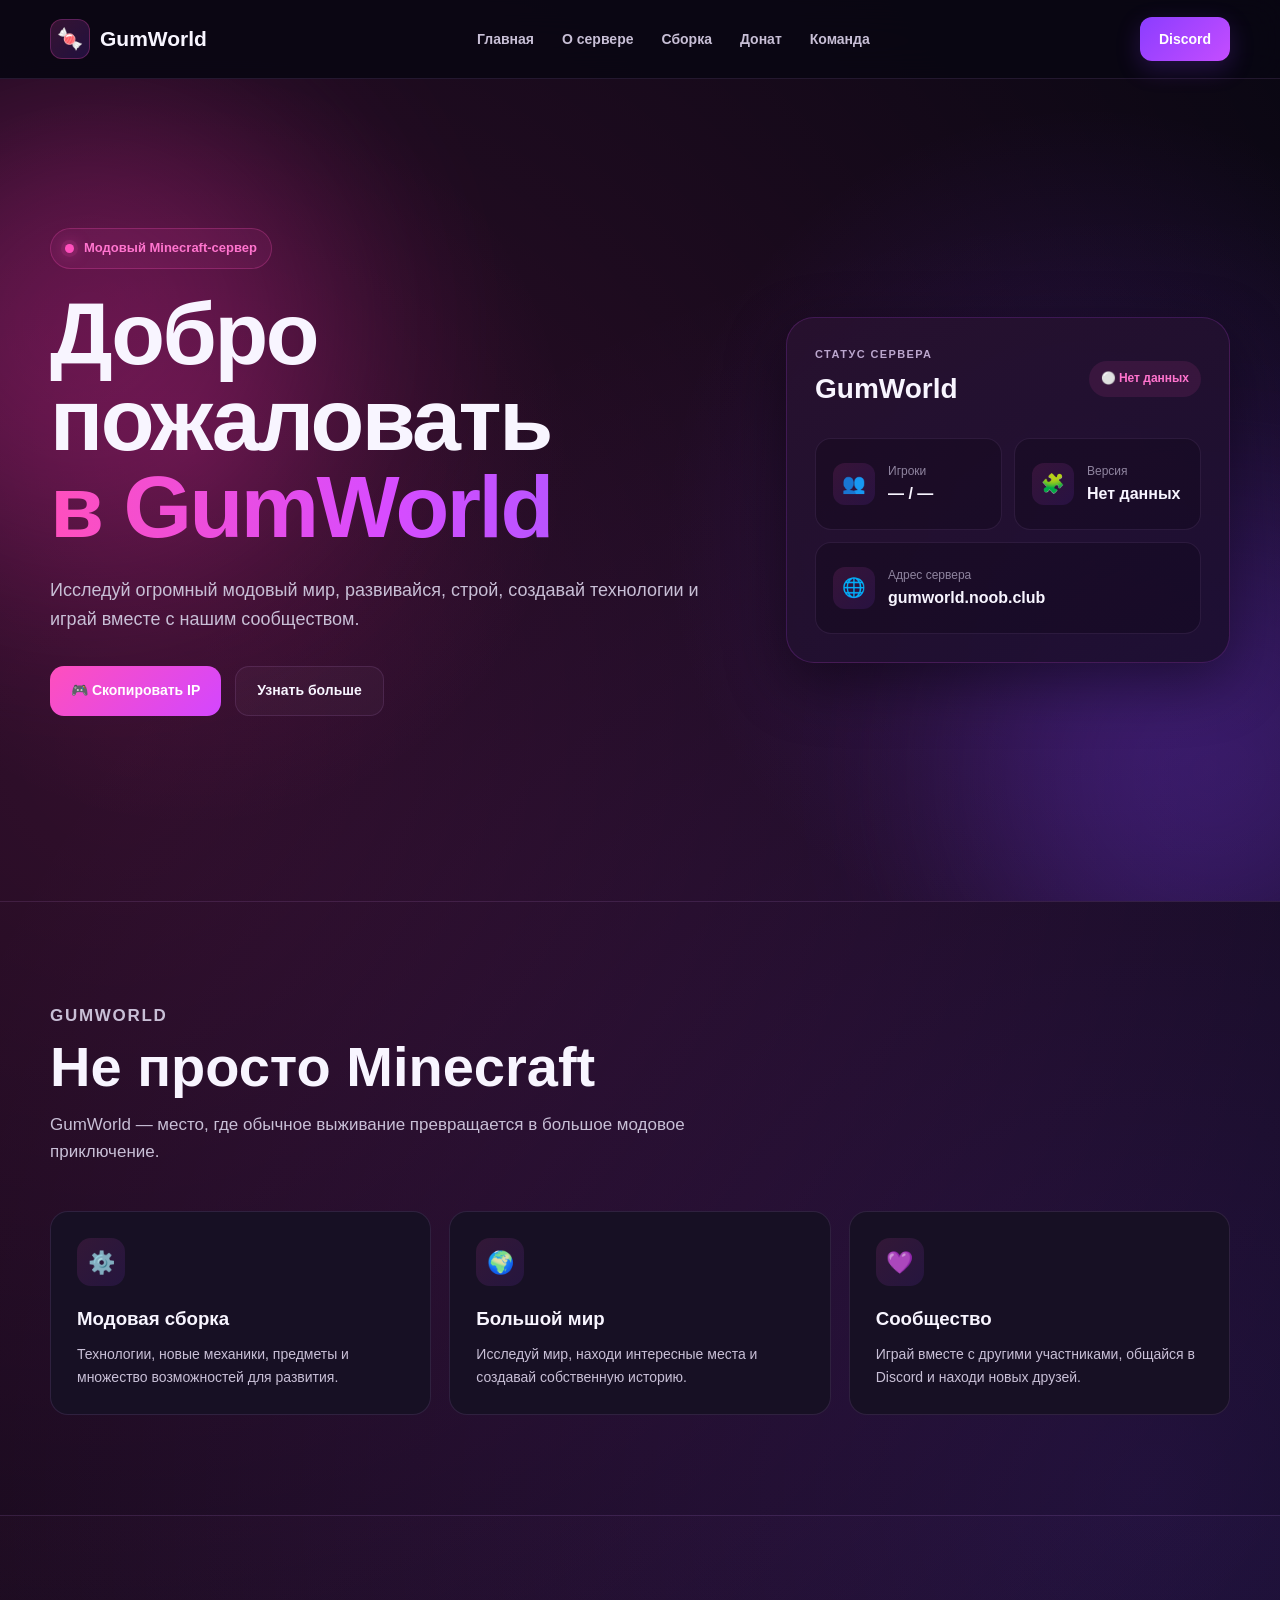
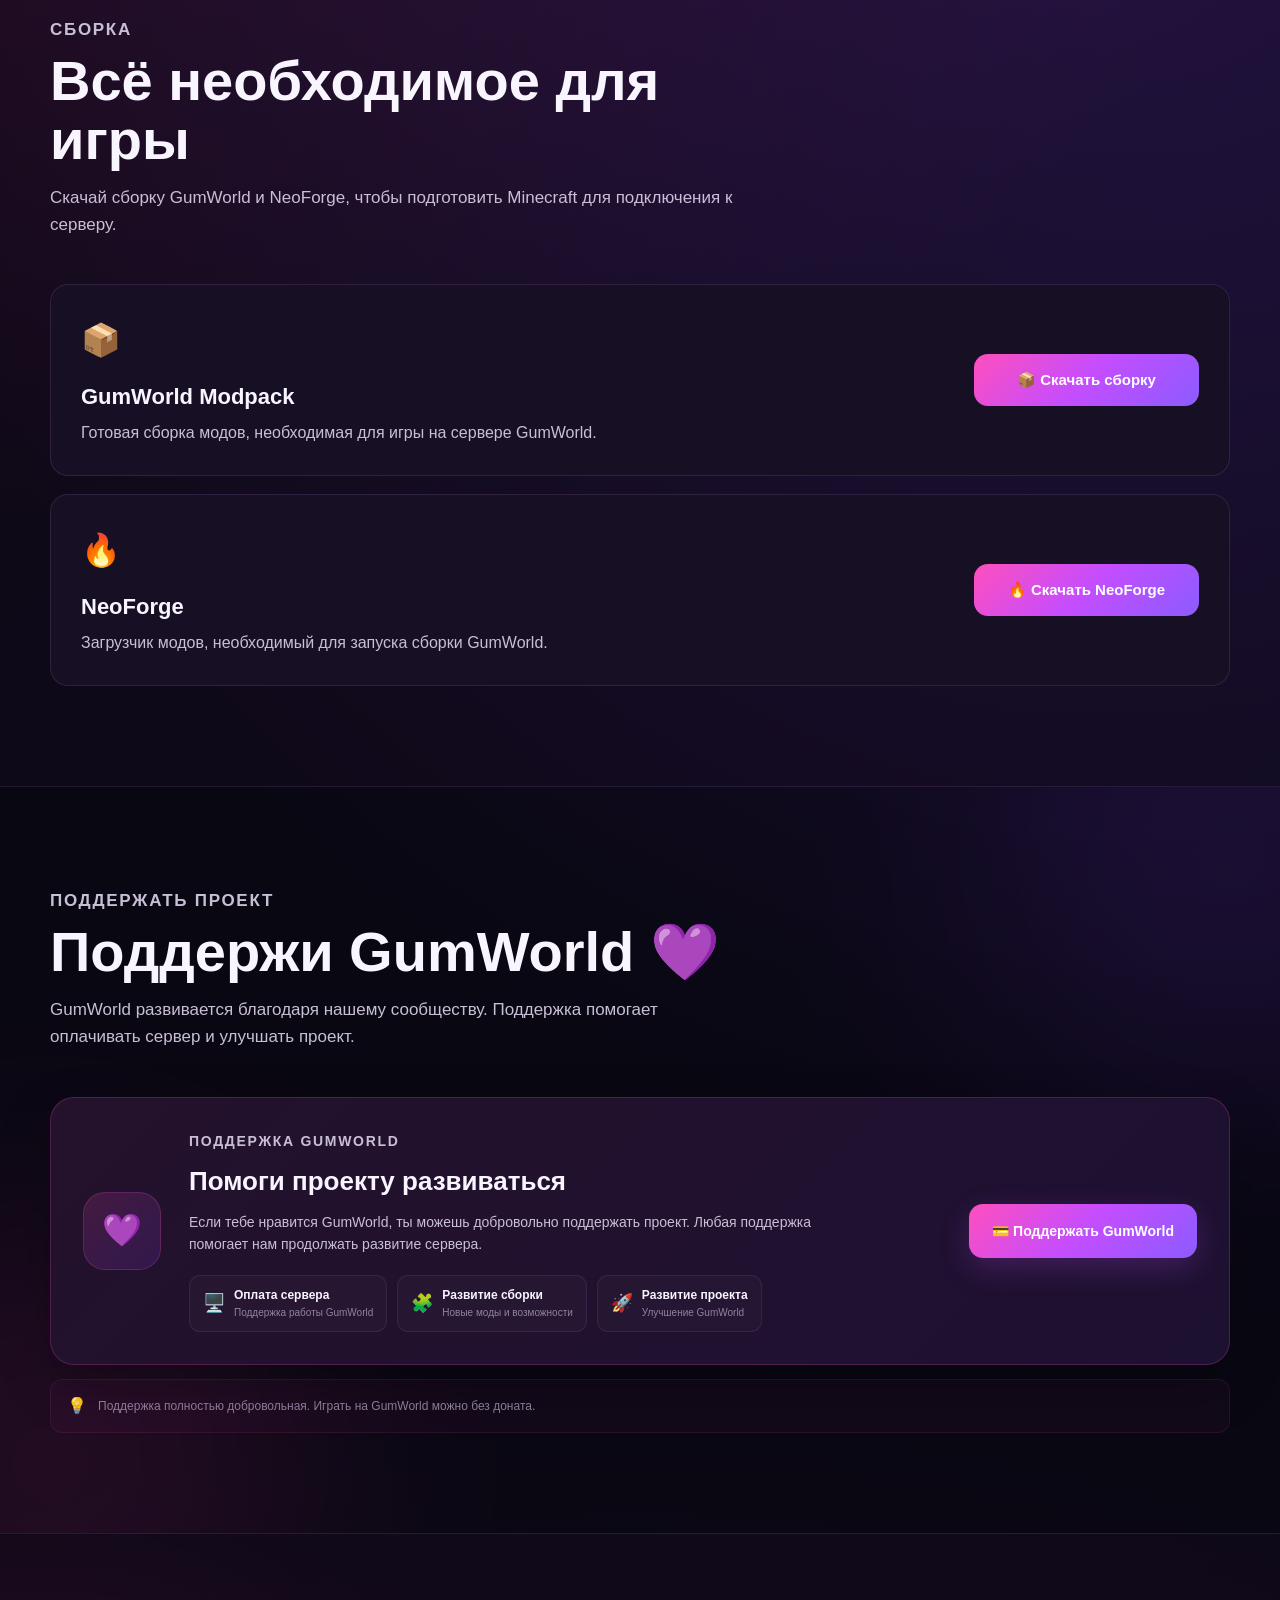
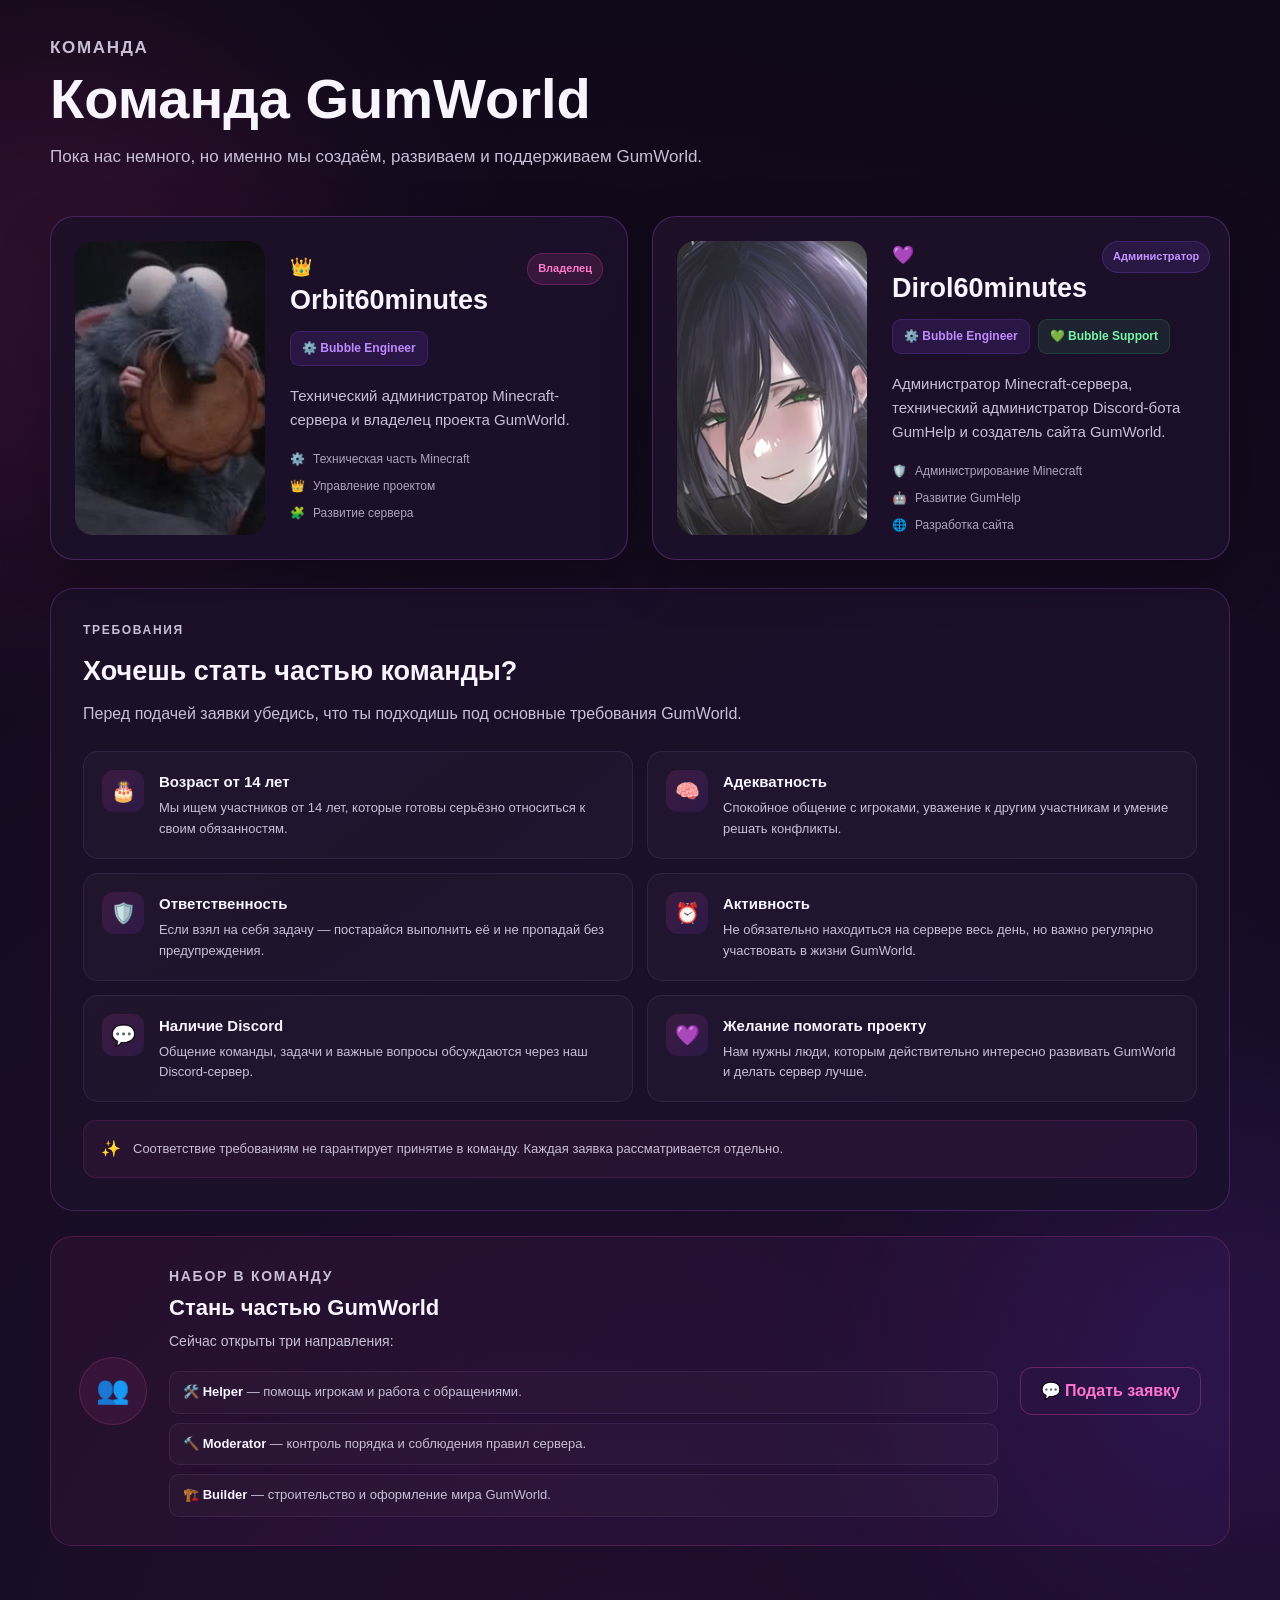
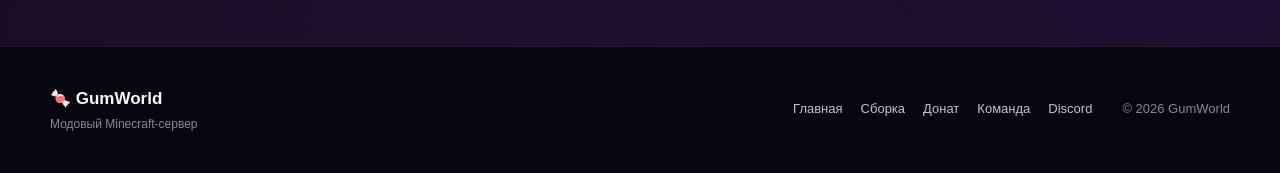
==== index.html @ 93d22e82 "Add files via upload" ====
<!DOCTYPE html>
<html lang="ru">

<head>
    <meta charset="UTF-8">

    <meta
        name="viewport"
        content="width=device-width, initial-scale=1.0"
    >

    <meta
        name="description"
        content="GumWorld — модовый Minecraft-сервер."
    >

    <title>GumWorld — Minecraft Server</title>

    <link
        rel="stylesheet"
        href="style.css"
    >
</head>


<body>

    <!-- ==========================================
         HEADER
    =========================================== -->

    <header class="header">

        <div class="container header-container">

            <a
                href="#home"
                class="logo"
            >
                <span class="logo-icon">
                    🍬
                </span>

                <span>
                    GumWorld
                </span>
            </a>


            <nav class="navigation">

                <a href="#home">
                    Главная
                </a>

                <a href="#about">
                    О сервере
                </a>

                <a href="#mods">
                    Сборка
                </a>

                <a href="#donate">
                    Донат
                </a>

                <a href="#team">
                    Команда
                </a>

            </nav>


            <a
                class="discord-button"
                href="#"
                id="discordButton"
            >
                Discord
            </a>

        </div>

    </header>


    <main>

        <!-- ==========================================
             ГЛАВНАЯ
        =========================================== -->

        <section
            class="hero"
            id="home"
        >

            <div class="hero-glow hero-glow-one"></div>

            <div class="hero-glow hero-glow-two"></div>


            <div class="container hero-container">


                <div class="hero-content">

                    <div class="server-badge">

                        <span class="status-dot"></span>

                        Модовый Minecraft-сервер

                    </div>


                    <h1>

                        Добро пожаловать

                        <span>
                            в GumWorld
                        </span>

                    </h1>


                    <p class="hero-description">

                        Исследуй огромный модовый мир,
                        развивайся, строй, создавай технологии
                        и играй вместе с нашим сообществом.

                    </p>


                    <div class="hero-buttons">

                        <button
                            class="primary-button"
                            id="copyIpButton"
                            type="button"
                        >
                            🎮 Скопировать IP
                        </button>


                        <a
                            href="#about"
                            class="secondary-button"
                        >
                            Узнать больше
                        </a>

                    </div>


                    <p
                        class="copy-message"
                        id="copyMessage"
                    ></p>

                </div>


                <!-- ==========================================
                     СТАТУС СЕРВЕРА
                =========================================== -->

                <div class="server-card">

                    <div class="server-card-header">

                        <div>

                            <p class="small-label">
                                СТАТУС СЕРВЕРА
                            </p>

                            <h2>
                                GumWorld
                            </h2>

                        </div>


                        <div
                            class="server-status"
                            id="serverStatus"
                        >

                            <span class="status-dot"></span>

                            Онлайн

                        </div>

                    </div>


                    <div class="server-info-grid">

                        <div class="server-info">

                            <span class="info-icon">
                                👥
                            </span>

                            <div>

                                <p>
                                    Игроки
                                </p>

                                <strong id="playerCount">
                                    — / —
                                </strong>

                            </div>

                        </div>


                        <div class="server-info">

                            <span class="info-icon">
                                🧩
                            </span>

                            <div>

                                <p>
                                    Версия
                                </p>

                                <strong id="serverVersion">
                                    Загрузка...
                                </strong>

                            </div>

                        </div>


                        <div class="server-info full-width">

                            <span class="info-icon">
                                🌐
                            </span>

                            <div>

                                <p>
                                    Адрес сервера
                                </p>

                                <strong id="serverAddress">
                                    gumworld.noob.club
                                </strong>

                            </div>

                        </div>

                    </div>

                </div>

            </div>

        </section>


        <!-- ==========================================
             О СЕРВЕРЕ
        =========================================== -->

        <section
            class="section"
            id="about"
        >

            <div class="container">

                <div class="section-heading">

                    <p class="section-label">
                        GUMWORLD
                    </p>

                    <h2>
                        Не просто Minecraft
                    </h2>

                    <p>

                        GumWorld — место, где обычное
                        выживание превращается в большое
                        модовое приключение.

                    </p>

                </div>


                <div class="features">

                    <article class="feature-card">

                        <div class="feature-icon">
                            ⚙️
                        </div>

                        <h3>
                            Модовая сборка
                        </h3>

                        <p>

                            Технологии, новые механики,
                            предметы и множество возможностей
                            для развития.

                        </p>

                    </article>


                    <article class="feature-card">

                        <div class="feature-icon">
                            🌍
                        </div>

                        <h3>
                            Большой мир
                        </h3>

                        <p>

                            Исследуй мир, находи интересные
                            места и создавай собственную
                            историю.

                        </p>

                    </article>


                    <article class="feature-card">

                        <div class="feature-icon">
                            💜
                        </div>

                        <h3>
                            Сообщество
                        </h3>

                        <p>

                            Играй вместе с другими участниками,
                            общайся в Discord и находи
                            новых друзей.

                        </p>

                    </article>

                </div>

            </div>

        </section>


        <!-- ==========================================
             СБОРКА
        =========================================== -->

        <section
            class="section section-dark"
            id="mods"
        >

            <div class="container">

                <div class="section-heading">

                    <p class="section-label">
                        СБОРКА
                    </p>

                    <h2>
                        Всё необходимое для игры
                    </h2>

                    <p>

                        Скачай сборку GumWorld и NeoForge,
                        чтобы подготовить Minecraft
                        для подключения к серверу.

                    </p>

                </div>


                <div class="download-card">

                    <div>

                        <span class="download-icon">
                            📦
                        </span>

                        <h3>
                            GumWorld Modpack
                        </h3>

                        <p>

                            Готовая сборка модов,
                            необходимая для игры
                            на сервере GumWorld.

                        </p>

                    </div>


                    <a
                        class="modpack-download-button"
                        href="https://drive.google.com/drive/folders/1flrdGt2AJrT5dBTFUce9heENGvHTJhRK"
                        target="_blank"
                        rel="noopener noreferrer"
                    >
                        📦 Скачать сборку
                    </a>

                </div>


                <div class="download-space"></div>


                <div class="download-card">

                    <div>

                        <span class="download-icon">
                            🔥
                        </span>

                        <h3>
                            NeoForge
                        </h3>

                        <p>

                            Загрузчик модов,
                            необходимый для запуска
                            сборки GumWorld.

                        </p>

                    </div>


                    <a
                        class="modpack-download-button"
                        href="https://neoforged.net/"
                        target="_blank"
                        rel="noopener noreferrer"
                    >
                        🔥 Скачать NeoForge
                    </a>

                </div>

            </div>

        </section>


        <!-- ==========================================
             ДОНАТ
        =========================================== -->

        <section
            class="section donate-section"
            id="donate"
        >

            <div class="donate-glow donate-glow-left"></div>
            <div class="donate-glow donate-glow-right"></div>


            <div class="container">

                <div class="section-heading">

                    <p class="section-label">
                        ПОДДЕРЖАТЬ ПРОЕКТ
                    </p>

                    <h2>
                        Поддержи GumWorld 💜
                    </h2>

                    <p>

                        GumWorld развивается благодаря
                        нашему сообществу. Поддержка помогает
                        оплачивать сервер и улучшать проект.

                    </p>

                </div>


                <div class="donate-card">


                    <div class="donate-icon">
                        💜
                    </div>


                    <div class="donate-content">

                        <p class="section-label">
                            ПОДДЕРЖКА GUMWORLD
                        </p>


                        <h3>
                            Помоги проекту развиваться
                        </h3>


                        <p>

                            Если тебе нравится GumWorld,
                            ты можешь добровольно поддержать проект.
                            Любая поддержка помогает нам
                            продолжать развитие сервера.

                        </p>


                        <div class="donate-info">


                            <div class="donate-info-item">

                                <span>
                                    🖥️
                                </span>

                                <div>

                                    <strong>
                                        Оплата сервера
                                    </strong>

                                    <p>
                                        Поддержка работы GumWorld
                                    </p>

                                </div>

                            </div>


                            <div class="donate-info-item">

                                <span>
                                    🧩
                                </span>

                                <div>

                                    <strong>
                                        Развитие сборки
                                    </strong>

                                    <p>
                                        Новые моды и возможности
                                    </p>

                                </div>

                            </div>


                            <div class="donate-info-item">

                                <span>
                                    🚀
                                </span>

                                <div>

                                    <strong>
                                        Развитие проекта
                                    </strong>

                                    <p>
                                        Улучшение GumWorld
                                    </p>

                                </div>

                            </div>


                        </div>

                    </div>


                    <a
                        class="donate-button"
                        href="https://send.monobank.ua/jar/4XhfESqEkd"
                        target="_blank"
                        rel="noopener noreferrer"
                    >
                        💳 Поддержать GumWorld
                    </a>

                </div>


                <div class="donate-warning">

                    <span>
                        💡
                    </span>

                    <p>

                        Поддержка полностью добровольная.
                        Играть на GumWorld можно без доната.

                    </p>

                </div>

            </div>

        </section>


        <!-- ==========================================
             КОМАНДА
        =========================================== -->

        <section
            class="section section-dark team-section"
            id="team"
        >

            <div class="team-glow team-glow-left"></div>
            <div class="team-glow team-glow-right"></div>


            <div class="container team-container">

                <div class="section-heading team-heading">

                    <p class="section-label">
                        КОМАНДА
                    </p>

                    <h2>
                        Команда GumWorld
                    </h2>

                    <p>

                        Пока нас немного, но именно мы
                        создаём, развиваем и поддерживаем GumWorld.

                    </p>

                </div>


                <div class="team-grid">


                    <!-- ==========================================
                         ORBIT
                    =========================================== -->

                    <article class="member-card">

                        <div class="member-avatar">

                            <img
                                src="assets/orbit.jpg"
                                alt="Orbit60minutes"
                            >

                        </div>


                        <div class="member-content">

                            <div class="member-name-row">

                                <div>

                                    <span class="member-crown">
                                        👑
                                    </span>

                                    <h3>
                                        Orbit60minutes
                                    </h3>

                                </div>


                                <span class="member-owner-badge">
                                    Владелец
                                </span>

                            </div>


                            <div class="member-roles">

                                <span class="role role-engineer">
                                    ⚙️ Bubble Engineer
                                </span>

                            </div>


                            <p class="member-description">

                                Технический администратор
                                Minecraft-сервера и владелец
                                проекта GumWorld.

                            </p>


                            <div class="member-duties">

                                <div>
                                    <span>⚙️</span>
                                    Техническая часть Minecraft
                                </div>

                                <div>
                                    <span>👑</span>
                                    Управление проектом
                                </div>

                                <div>
                                    <span>🧩</span>
                                    Развитие сервера
                                </div>

                            </div>

                        </div>

                    </article>


                    <!-- ==========================================
                         DIROL
                    =========================================== -->

                    <article class="member-card">

                        <div class="member-avatar dirol-avatar">

                            <img
                                src="assets/dirol.png"
                                alt="Dirol60minutes"
                            >

                        </div>


                        <div class="member-content">

                            <div class="member-name-row">

                                <div>

                                    <span class="member-crown">
                                        💜
                                    </span>

                                    <h3>
                                        Dirol60minutes
                                    </h3>

                                </div>


                                <span class="member-admin-badge">
                                    Администратор
                                </span>

                            </div>


                            <div class="member-roles">

                                <span class="role role-engineer">
                                    ⚙️ Bubble Engineer
                                </span>

                                <span class="role role-support">
                                    💚 Bubble Support
                                </span>

                            </div>


                            <p class="member-description">

                                Администратор Minecraft-сервера,
                                технический администратор Discord-бота
                                GumHelp и создатель сайта GumWorld.

                            </p>


                            <div class="member-duties">

                                <div>
                                    <span>🛡️</span>
                                    Администрирование Minecraft
                                </div>

                                <div>
                                    <span>🤖</span>
                                    Развитие GumHelp
                                </div>

                                <div>
                                    <span>🌐</span>
                                    Разработка сайта
                                </div>

                            </div>

                        </div>

                    </article>

                </div>


                <!-- ==========================================
                     ТРЕБОВАНИЯ
                =========================================== -->

                <div class="requirements-card">

                    <div class="requirements-header">

                        <p class="section-label">
                            ТРЕБОВАНИЯ
                        </p>

                        <h3>
                            Хочешь стать частью команды?
                        </h3>

                        <p>

                            Перед подачей заявки убедись,
                            что ты подходишь под основные
                            требования GumWorld.

                        </p>

                    </div>


                    <div class="requirements-grid">


                        <div class="requirement-item">

                            <span class="requirement-icon">
                                🎂
                            </span>

                            <div>

                                <strong>
                                    Возраст от 14 лет
                                </strong>

                                <p>

                                    Мы ищем участников от 14 лет,
                                    которые готовы серьёзно относиться
                                    к своим обязанностям.

                                </p>

                            </div>

                        </div>


                        <div class="requirement-item">

                            <span class="requirement-icon">
                                🧠
                            </span>

                            <div>

                                <strong>
                                    Адекватность
                                </strong>

                                <p>

                                    Спокойное общение с игроками,
                                    уважение к другим участникам
                                    и умение решать конфликты.

                                </p>

                            </div>

                        </div>


                        <div class="requirement-item">

                            <span class="requirement-icon">
                                🛡️
                            </span>

                            <div>

                                <strong>
                                    Ответственность
                                </strong>

                                <p>

                                    Если взял на себя задачу —
                                    постарайся выполнить её
                                    и не пропадай без предупреждения.

                                </p>

                            </div>

                        </div>


                        <div class="requirement-item">

                            <span class="requirement-icon">
                                ⏰
                            </span>

                            <div>

                                <strong>
                                    Активность
                                </strong>

                                <p>

                                    Не обязательно находиться на сервере
                                    весь день, но важно регулярно
                                    участвовать в жизни GumWorld.

                                </p>

                            </div>

                        </div>


                        <div class="requirement-item">

                            <span class="requirement-icon">
                                💬
                            </span>

                            <div>

                                <strong>
                                    Наличие Discord
                                </strong>

                                <p>

                                    Общение команды, задачи
                                    и важные вопросы обсуждаются
                                    через наш Discord-сервер.

                                </p>

                            </div>

                        </div>


                        <div class="requirement-item">

                            <span class="requirement-icon">
                                💜
                            </span>

                            <div>

                                <strong>
                                    Желание помогать проекту
                                </strong>

                                <p>

                                    Нам нужны люди, которым действительно
                                    интересно развивать GumWorld
                                    и делать сервер лучше.

                                </p>

                            </div>

                        </div>

                    </div>


                    <div class="requirements-note">

                        <span>
                            ✨
                        </span>

                        <p>

                            Соответствие требованиям не гарантирует
                            принятие в команду. Каждая заявка
                            рассматривается отдельно.

                        </p>

                    </div>

                </div>


                <!-- ==========================================
                     НАБОР
                =========================================== -->

                <div class="recruitment-card">

                    <div class="recruitment-icon">
                        👥
                    </div>


                    <div class="recruitment-content">

                        <p class="section-label">
                            НАБОР В КОМАНДУ
                        </p>

                        <h3>
                            Стань частью GumWorld
                        </h3>

                        <p>
                            Сейчас открыты три направления:
                        </p>


                        <div class="recruitment-roles">

                            <div>

                                🛠️

                                <strong>
                                    Helper
                                </strong>

                                — помощь игрокам и работа
                                с обращениями.

                            </div>


                            <div>

                                🔨

                                <strong>
                                    Moderator
                                </strong>

                                — контроль порядка и соблюдения
                                правил сервера.

                            </div>


                            <div>

                                🏗️

                                <strong>
                                    Builder
                                </strong>

                                — строительство и оформление
                                мира GumWorld.

                            </div>

                        </div>

                    </div>


                    <a
                        href="#"
                        class="recruitment-button"
                        id="teamDiscordButton"
                    >
                        💬 Подать заявку
                    </a>

                </div>

            </div>

        </section>

    </main>


    <!-- ==========================================
         FOOTER
    =========================================== -->

    <footer class="footer">

        <div class="container footer-container">

            <div class="footer-brand">

                <div class="footer-logo">
                    🍬 GumWorld
                </div>

                <p>
                    Модовый Minecraft-сервер
                </p>

            </div>


            <div class="footer-links">

                <a href="#home">
                    Главная
                </a>

                <a href="#mods">
                    Сборка
                </a>

                <a href="#donate">
                    Донат
                </a>

                <a href="#team">
                    Команда
                </a>

                <a
                    href="https://discord.gg/zU57nHHbJE"
                    target="_blank"
                    rel="noopener noreferrer"
                >
                    Discord
                </a>

            </div>


            <p class="copyright">

                ©
                <span id="currentYear"></span>
                GumWorld

            </p>

        </div>

    </footer>


    <script src="script.js"></script>

</body>

</html>
---- style.css ----
:root {

    --bg: #090712;
    --bg-soft: #100b1c;

    --bg-card: #171024;
    --bg-card-hover: #211531;

    --pink: #ff4fbd;
    --pink-light: #ff74ce;

    --purple: #9a5cff;
    --purple-light: #c44dff;
    --purple-dark: #8b3dff;

    --text: #f8f5ff;
    --text-soft: #c8bfd6;
    --text-muted: #8f849f;

    --border:
        rgba(219, 153, 255, 0.12);

    --shadow:
        0 20px 60px
        rgba(0, 0, 0, 0.45);

    --radius-medium: 18px;
    --radius-large: 28px;

    --container: 1180px;
}


/* ==========================================
   ОСНОВА
========================================== */

* {

    margin: 0;

    padding: 0;

    box-sizing: border-box;
}


html {

    scroll-behavior: smooth;
}


body {

    font-family:
        Arial,
        Helvetica,
        sans-serif;

    background:

        radial-gradient(
            circle at 10% 15%,
            rgba(255, 54, 174, 0.16),
            transparent 32%
        ),

        radial-gradient(
            circle at 90% 30%,
            rgba(135, 65, 255, 0.17),
            transparent 35%
        ),

        radial-gradient(
            circle at 50% 100%,
            rgba(211, 63, 255, 0.10),
            transparent 40%
        ),

        var(--bg);

    color: var(--text);

    line-height: 1.6;

    overflow-x: hidden;

    -webkit-font-smoothing:
        antialiased;

    text-rendering:
        optimizeLegibility;
}


a {

    color: inherit;

    text-decoration: none;
}


button,
input,
textarea {

    font: inherit;
}


button {

    border: none;
}


.container {

    width:

        min(
            calc(100% - 40px),
            var(--container)
        );

    margin:
        0 auto;
}


/* ==========================================
   HEADER
========================================== */

.header {

    position: sticky;

    top: 0;

    z-index: 100;

    background:
        rgba(9, 7, 18, 0.84);

    backdrop-filter:
        blur(18px);

    -webkit-backdrop-filter:
        blur(18px);

    border-bottom:
        1px solid
        var(--border);
}


.header-container {

    min-height: 78px;

    display: flex;

    align-items: center;

    justify-content:
        space-between;

    gap: 30px;
}


.logo {

    display: inline-flex;

    align-items: center;

    gap: 10px;

    font-size: 21px;

    font-weight: 700;
}


.logo-icon {

    display: grid;

    place-items: center;

    width: 40px;

    height: 40px;

    background:

        linear-gradient(
            135deg,
            rgba(255, 79, 189, 0.18),
            rgba(139, 61, 255, 0.18)
        );

    border:
        1px solid
        rgba(255, 79, 189, 0.25);

    border-radius: 12px;
}


.navigation {

    display: flex;

    align-items: center;

    gap: 28px;

    color:
        var(--text-soft);

    font-size: 14px;

    font-weight: 600;
}


.navigation a {

    transition:
        color 0.2s ease,
        transform 0.2s ease;
}


.navigation a:hover {

    color:
        var(--pink-light);

    transform:
        translateY(-1px);
}


.discord-button {

    display: inline-flex;

    align-items: center;

    justify-content: center;

    min-height: 44px;

    padding:
        0 19px;

    border-radius: 12px;

    background:

        linear-gradient(
            135deg,
            var(--purple-dark),
            var(--purple-light)
        );

    color: white;

    font-size: 14px;

    font-weight: 600;

    box-shadow:

        0 8px 25px
        rgba(139, 61, 255, 0.22);

    transition:
        transform 0.2s ease,
        filter 0.2s ease;
}


.discord-button:hover {

    transform:
        translateY(-2px);

    filter:
        brightness(1.08);
}


/* ==========================================
   HERO
========================================== */

.hero {

    position: relative;

    min-height:
        calc(100vh - 78px);

    display: flex;

    align-items: center;

    padding:
        90px 0;

    overflow: hidden;

    background:

        radial-gradient(
            circle at 15% 45%,
            rgba(255, 45, 169, 0.15),
            transparent 32%
        ),

        radial-gradient(
            circle at 85% 55%,
            rgba(126, 57, 255, 0.18),
            transparent 36%
        );
}


.hero-container {

    position: relative;

    z-index: 2;

    display: grid;

    grid-template-columns:
        minmax(0, 1.2fr)
        minmax(320px, 0.8fr);

    gap: 70px;

    align-items: center;
}


.hero-glow {

    position: absolute;

    width: 460px;

    height: 460px;

    border-radius: 50%;

    filter:
        blur(100px);

    opacity: 0.25;

    pointer-events: none;
}


.hero-glow-one {

    top: 20px;

    left: -140px;

    background:
        #ff2fae;
}


.hero-glow-two {

    right: -160px;

    bottom: -100px;

    background:
        #813dff;
}


.server-badge {

    width: fit-content;

    display: inline-flex;

    align-items: center;

    gap: 10px;

    margin-bottom: 22px;

    padding:
        9px 14px;

    border:
        1px solid
        rgba(255, 79, 189, 0.25);

    border-radius: 999px;

    background:
        rgba(255, 79, 189, 0.08);

    color:
        var(--pink-light);

    font-size: 13px;

    font-weight: 600;
}


.status-dot {

    width: 9px;

    height: 9px;

    flex-shrink: 0;

    border-radius: 50%;

    background:
        var(--pink);

    box-shadow:

        0 0 0 4px
        rgba(255, 79, 189, 0.10),

        0 0 15px
        rgba(255, 79, 189, 0.65);
}


.hero h1 {

    max-width: 760px;

    margin-bottom: 26px;

    font-size:

        clamp(
            48px,
            7vw,
            88px
        );

    font-weight: 700;

    line-height: 0.98;

    letter-spacing:
        -2.5px;
}


.hero h1 span {

    display: block;

    background:

        linear-gradient(
            90deg,
            #ff4fbd,
            #d84cff,
            #9a5cff
        );

    background-clip: text;

    -webkit-background-clip: text;

    -webkit-text-fill-color:
        transparent;
}


.hero-description {

    max-width: 650px;

    margin-bottom: 32px;

    color:
        var(--text-soft);

    font-size: 18px;
}


.hero-buttons {

    display: flex;

    flex-wrap: wrap;

    gap: 14px;
}


.primary-button,
.secondary-button {

    display: inline-flex;

    align-items: center;

    justify-content: center;

    min-height: 50px;

    padding:
        0 21px;

    border-radius: 14px;

    font-size: 14px;

    font-weight: 600;

    cursor: pointer;

    transition: 0.2s;
}


.primary-button {

    background:

        linear-gradient(
            135deg,
            #ff4fbd,
            #d346ff
        );

    color: white;
}


.secondary-button {

    border:
        1px solid
        var(--border);

    background:
        rgba(255, 255, 255, 0.03);
}


.primary-button:hover,
.secondary-button:hover {

    transform:
        translateY(-2px);
}


.copy-message {

    min-height: 22px;

    margin-top: 14px;

    color:
        var(--pink-light);

    font-size: 13px;
}


/* ==========================================
   SERVER CARD
========================================== */

.server-card {

    position: relative;

    padding: 28px;

    border:
        1px solid
        rgba(211, 76, 255, 0.18);

    border-radius:
        var(--radius-large);

    background:

        linear-gradient(
            145deg,
            rgba(255, 79, 189, 0.08),
            rgba(139, 61, 255, 0.06)
        ),

        rgba(20, 13, 34, 0.92);

    box-shadow:
        var(--shadow);
}


.server-card-header {

    display: flex;

    align-items: center;

    justify-content:
        space-between;

    gap: 20px;

    margin-bottom: 26px;
}


.small-label {

    margin-bottom: 4px;

    color:
        #bca7ce;

    font-size: 11px;

    font-weight: 600;

    letter-spacing:
        1.4px;
}


.server-card h2 {

    font-size: 28px;

    font-weight: 700;
}


.server-status {

    display: inline-flex;

    align-items: center;

    gap: 8px;

    padding:
        8px 12px;

    border-radius: 999px;

    background:
        rgba(255, 79, 189, 0.10);

    color:
        var(--pink-light);

    font-size: 12px;

    font-weight: 600;
}


.server-info-grid {

    display: grid;

    grid-template-columns:

        repeat(
            2,
            minmax(0, 1fr)
        );

    gap: 12px;
}


.server-info {

    display: flex;

    align-items: center;

    gap: 13px;

    min-height: 92px;

    padding: 17px;

    border:
        1px solid
        rgba(218, 155, 255, 0.10);

    border-radius: 16px;

    background:
        rgba(5, 3, 12, 0.24);
}


.server-info.full-width {

    grid-column:
        1 / -1;
}


.info-icon {

    display: grid;

    place-items: center;

    width: 42px;

    height: 42px;

    flex-shrink: 0;

    border-radius: 12px;

    background:

        linear-gradient(
            135deg,
            rgba(255, 79, 189, 0.12),
            rgba(139, 61, 255, 0.12)
        );

    font-size: 19px;
}


.server-info p {

    color:
        var(--text-muted);

    font-size: 12px;
}


/* ==========================================
   ОБЩИЕ СЕКЦИИ
========================================== */

.section {

    position: relative;

    padding:
        100px 0;

    border-top:
        1px solid
        var(--border);
}


.section-dark {

    background:

        linear-gradient(
            135deg,
            rgba(255, 79, 189, 0.018),
            rgba(139, 61, 255, 0.028)
        );
}


.section-heading {

    max-width: 700px;

    margin-bottom: 46px;
}


.section-label {

    margin-bottom: 9px;

    color:
        var(--pink-light);

    font-size: 12px;

    font-weight: 700;

    letter-spacing:
        1.7px;
}


.section-heading h2 {

    margin-bottom: 14px;

    font-size:

        clamp(
            34px,
            5vw,
            56px
        );

    line-height: 1.05;
}


.section-heading p {

    color:
        var(--text-soft);

    font-size: 17px;
}


/* ==========================================
   FEATURES
========================================== */

.features {

    display: grid;

    grid-template-columns:

        repeat(
            3,
            minmax(0, 1fr)
        );

    gap: 18px;
}


.feature-card {

    padding: 26px;

    border:
        1px solid
        var(--border);

    border-radius:
        var(--radius-medium);

    background:
        var(--bg-card);

    transition: 0.25s;
}


.feature-card:hover {

    transform:
        translateY(-6px);

    background:
        var(--bg-card-hover);

    border-color:
        rgba(255, 79, 189, 0.28);
}


.feature-icon {

    width: 48px;

    height: 48px;

    display: grid;

    place-items: center;

    margin-bottom: 18px;

    border-radius: 14px;

    background:

        linear-gradient(
            135deg,
            rgba(255, 79, 189, 0.12),
            rgba(139, 61, 255, 0.12)
        );

    font-size: 22px;
}


.feature-card h3 {

    margin-bottom: 9px;
}


.feature-card p {

    color:
        var(--text-soft);

    font-size: 14px;
}


/* ==========================================
   DOWNLOAD
========================================== */

.download-card {

    display: flex;

    align-items: center;

    justify-content:
        space-between;

    gap: 30px;

    padding: 30px;

    border:
        1px solid
        var(--border);

    border-radius:
        var(--radius-medium);

    background:
        var(--bg-card);
}


.download-space {

    height: 18px;
}


.download-icon {

    display: block;

    margin-bottom: 13px;

    font-size: 32px;
}


.download-card h3 {

    margin-bottom: 5px;

    font-size: 22px;
}


.download-card p {

    color:
        var(--text-soft);
}


.modpack-download-button {

    display: inline-flex;

    align-items: center;

    justify-content: center;

    min-width: 225px;

    min-height: 52px;

    padding:
        0 24px;

    flex-shrink: 0;

    border-radius: 14px;

    background:

        linear-gradient(
            135deg,
            #ff4fbd,
            #c44dff,
            #8b5cff
        );

    color: white;

    font-size: 15px;

    font-weight: 600;

    transition: 0.2s;
}


.modpack-download-button:hover {

    transform:
        translateY(-2px);
}


/* ==========================================
   ДОНАТ
========================================== */

.donate-section {

    overflow: hidden;
}


.donate-glow {

    position: absolute;

    width: 500px;

    height: 500px;

    border-radius: 50%;

    filter:
        blur(130px);

    opacity: 0.11;

    pointer-events: none;
}


.donate-glow-left {

    left: -200px;

    bottom: -180px;

    background:
        #ff3eb5;
}


.donate-glow-right {

    right: -200px;

    top: -180px;

    background:
        #883cff;
}


.donate-card {

    position: relative;

    z-index: 2;

    display: grid;

    grid-template-columns:
        auto
        minmax(0, 1fr)
        auto;

    align-items: center;

    gap: 28px;

    padding: 32px;

    border:
        1px solid
        rgba(255, 79, 189, 0.22);

    border-radius: 24px;

    background:

        linear-gradient(
            135deg,
            rgba(255, 79, 189, 0.07),
            rgba(139, 61, 255, 0.08)
        ),

        #130d20;

    box-shadow:

        0 20px 50px
        rgba(0, 0, 0, 0.25);
}


.donate-icon {

    display: grid;

    place-items: center;

    width: 78px;

    height: 78px;

    border-radius: 22px;

    background:

        linear-gradient(
            135deg,
            rgba(255, 79, 189, 0.15),
            rgba(139, 61, 255, 0.15)
        );

    border:
        1px solid
        rgba(255, 79, 189, 0.20);

    font-size: 32px;
}


.donate-content {

    max-width: 650px;
}


.donate-content h3 {

    margin-bottom: 8px;

    font-size: 26px;
}


.donate-content > p {

    color:
        var(--text-soft);

    font-size: 14px;
}


.donate-info {

    display: flex;

    flex-wrap: wrap;

    gap: 10px;

    margin-top: 20px;
}


.donate-info-item {

    display: flex;

    align-items: center;

    gap: 9px;

    padding:
        10px 13px;

    border:
        1px solid
        rgba(218, 155, 255, 0.10);

    border-radius: 11px;

    background:
        rgba(255, 255, 255, 0.025);
}


.donate-info-item span {

    font-size: 18px;
}


.donate-info-item strong {

    display: block;

    font-size: 12px;
}


.donate-info-item p {

    color:
        var(--text-muted);

    font-size: 10px;
}


.donate-button {

    display: inline-flex;

    align-items: center;

    justify-content: center;

    min-height: 54px;

    padding:
        0 23px;

    border-radius: 14px;

    background:

        linear-gradient(
            135deg,
            #ff4fbd,
            #c44dff,
            #8b5cff
        );

    color: white;

    font-size: 14px;

    font-weight: 700;

    white-space: nowrap;

    box-shadow:

        0 10px 30px
        rgba(198, 72, 255, 0.22);

    transition:
        transform 0.2s ease,
        filter 0.2s ease;
}


.donate-button:hover {

    transform:
        translateY(-3px);

    filter:
        brightness(1.1);
}


.donate-warning {

    display: flex;

    align-items: center;

    gap: 11px;

    margin-top: 14px;

    padding:
        13px 16px;

    border-radius: 12px;

    background:
        rgba(255, 79, 189, 0.04);

    border:
        1px solid
        rgba(255, 79, 189, 0.10);
}


.donate-warning p {

    color:
        var(--text-muted);

    font-size: 12px;
}


/* ==========================================
   TEAM
========================================== */

.team-section {

    overflow: hidden;
}


.team-container {

    position: relative;

    z-index: 2;
}


.team-heading {

    max-width: 760px;
}


.team-glow {

    position: absolute;

    width: 500px;

    height: 500px;

    border-radius: 50%;

    filter:
        blur(130px);

    opacity: 0.13;

    pointer-events: none;
}


.team-glow-left {

    left: -200px;

    top: 100px;

    background:
        #ff3eb5;
}


.team-glow-right {

    right: -200px;

    bottom: 40px;

    background:
        #883cff;
}


.team-grid {

    display: grid;

    grid-template-columns:

        repeat(
            2,
            minmax(0, 1fr)
        );

    gap: 24px;
}


/* ==========================================
   MEMBER CARD
========================================== */

.member-card {

    display: grid;

    grid-template-columns:
        190px
        minmax(0, 1fr);

    gap: 25px;

    min-height: 340px;

    padding: 24px;

    border-radius: 24px;

    border:
        1px solid
        rgba(208, 100, 255, 0.25);

    background:

        linear-gradient(
            145deg,
            rgba(255, 79, 189, 0.045),
            rgba(139, 61, 255, 0.05)
        ),

        #130d20;

    box-shadow:

        0 18px 50px
        rgba(0, 0, 0, 0.28);

    transition: 0.25s;
}


.member-card:hover {

    transform:
        translateY(-5px);

    border-color:
        rgba(255, 93, 200, 0.42);
}


.member-avatar {

    width: 100%;

    height: 100%;

    min-height: 290px;

    overflow: hidden;

    border-radius: 18px;

    background:
        #08060d;
}


.member-avatar img {

    width: 100%;

    height: 100%;

    display: block;

    object-fit: cover;
}


.dirol-avatar img {

    transform:
        scale(1.22);

    object-position:
        center 47%;
}


.member-content {

    display: flex;

    flex-direction: column;

    justify-content: center;
}


.member-name-row {

    display: flex;

    align-items: flex-start;

    justify-content:
        space-between;

    gap: 15px;

    margin-bottom: 15px;
}


.member-crown {

    display: block;

    margin-bottom: 4px;

    font-size: 18px;
}


.member-name-row h3 {

    font-size: 27px;

    line-height: 1.1;
}


.member-owner-badge,
.member-admin-badge {

    flex-shrink: 0;

    padding:
        6px 10px;

    border-radius: 999px;

    font-size: 11px;

    font-weight: 700;
}


.member-owner-badge {

    background:
        rgba(255, 79, 189, 0.12);

    color:
        #ff7acd;

    border:
        1px solid
        rgba(255, 79, 189, 0.22);
}


.member-admin-badge {

    background:
        rgba(151, 83, 255, 0.12);

    color:
        #c392ff;

    border:
        1px solid
        rgba(151, 83, 255, 0.22);
}


.member-roles {

    display: flex;

    flex-wrap: wrap;

    gap: 8px;

    margin-bottom: 18px;
}


.role {

    padding:
        7px 11px;

    border-radius: 9px;

    font-size: 12px;

    font-weight: 600;
}


.role-engineer {

    color:
        #c08aff;

    background:
        rgba(143, 74, 255, 0.13);

    border:
        1px solid
        rgba(143, 74, 255, 0.20);
}


.role-support {

    color:
        #79f4a6;

    background:
        rgba(48, 202, 108, 0.11);

    border:
        1px solid
        rgba(48, 202, 108, 0.18);
}


.member-description {

    margin-bottom: 18px;

    color:
        var(--text-soft);

    font-size: 15px;
}


.member-duties {

    display: grid;

    gap: 8px;
}


.member-duties div {

    display: flex;

    align-items: center;

    gap: 8px;

    color:
        #aea3bc;

    font-size: 12px;
}


/* ==========================================
   ТРЕБОВАНИЯ
========================================== */

.requirements-card {

    margin-top: 28px;

    padding: 32px;

    border:
        1px solid
        rgba(205, 102, 255, 0.22);

    border-radius: 24px;

    background:

        linear-gradient(
            145deg,
            rgba(255, 79, 189, 0.04),
            rgba(139, 61, 255, 0.06)
        ),

        #130d20;
}


.requirements-header {

    max-width: 700px;

    margin-bottom: 25px;
}


.requirements-header h3 {

    margin-bottom: 8px;

    font-size: 27px;

    font-weight: 700;
}


.requirements-header p {

    color:
        var(--text-soft);
}


.requirements-grid {

    display: grid;

    grid-template-columns:

        repeat(
            2,
            minmax(0, 1fr)
        );

    gap: 14px;
}


.requirement-item {

    display: flex;

    align-items: flex-start;

    gap: 15px;

    padding: 18px;

    border:
        1px solid
        rgba(218, 155, 255, 0.10);

    border-radius: 15px;

    background:
        rgba(255, 255, 255, 0.025);

    transition: 0.2s;
}


.requirement-item:hover {

    transform:
        translateY(-2px);

    border-color:
        rgba(255, 79, 189, 0.25);

    background:
        rgba(255, 79, 189, 0.04);
}


.requirement-icon {

    display: grid;

    place-items: center;

    width: 42px;

    height: 42px;

    flex-shrink: 0;

    border-radius: 12px;

    background:

        linear-gradient(
            135deg,
            rgba(255, 79, 189, 0.12),
            rgba(139, 61, 255, 0.12)
        );

    font-size: 20px;
}


.requirement-item strong {

    display: block;

    margin-bottom: 4px;

    color:
        var(--text);

    font-size: 15px;
}


.requirement-item p {

    color:
        var(--text-soft);

    font-size: 13px;

    line-height: 1.6;
}


.requirements-note {

    display: flex;

    align-items: center;

    gap: 12px;

    margin-top: 18px;

    padding:
        15px 17px;

    border-radius: 13px;

    background:
        rgba(255, 79, 189, 0.055);

    border:
        1px solid
        rgba(255, 79, 189, 0.12);
}


.requirements-note p {

    color:
        var(--text-soft);

    font-size: 13px;
}


/* ==========================================
   НАБОР
========================================== */

.recruitment-card {

    margin-top: 25px;

    display: grid;

    grid-template-columns:
        auto
        1fr
        auto;

    align-items: center;

    gap: 22px;

    padding: 28px;

    border-radius: 22px;

    border:
        1px solid
        rgba(255, 79, 189, 0.18);

    background:

        linear-gradient(
            135deg,
            rgba(255, 79, 189, 0.055),
            rgba(139, 61, 255, 0.055)
        );
}


.recruitment-icon {

    display: grid;

    place-items: center;

    width: 68px;

    height: 68px;

    border-radius: 50%;

    background:
        rgba(255, 79, 189, 0.08);

    border:
        1px solid
        rgba(255, 79, 189, 0.18);

    font-size: 27px;
}


.recruitment-content .section-label {

    margin-bottom: 3px;
}


.recruitment-content h3 {

    margin-bottom: 5px;

    font-size: 22px;
}


.recruitment-content p {

    color:
        var(--text-soft);

    font-size: 14px;
}


.recruitment-roles {

    display: grid;

    gap: 9px;

    margin-top: 18px;
}


.recruitment-roles div {

    padding:
        10px 13px;

    border-radius: 10px;

    border:
        1px solid
        rgba(218, 155, 255, 0.10);

    background:
        rgba(255, 255, 255, 0.025);

    color:
        var(--text-soft);

    font-size: 13px;
}


.recruitment-roles strong {

    color:
        var(--text);

    font-weight: 600;
}


.recruitment-button {

    display: inline-flex;

    align-items: center;

    justify-content: center;

    min-height: 48px;

    padding:
        0 20px;

    border-radius: 12px;

    border:
        1px solid
        rgba(255, 79, 189, 0.30);

    color:
        var(--pink-light);

    font-weight: 600;

    transition: 0.2s;
}


.recruitment-button:hover {

    background:
        rgba(255, 79, 189, 0.08);

    transform:
        translateY(-2px);
}


/* ==========================================
   FOOTER
========================================== */

.footer {

    padding:
        38px 0;

    border-top:
        1px solid
        var(--border);

    background:
        #07050e;
}


.footer-container {

    display: grid;

    grid-template-columns:
        1fr
        auto
        auto;

    align-items: center;

    gap: 30px;

    color:
        var(--text-muted);

    font-size: 13px;
}


.footer-logo {

    margin-bottom: 3px;

    color:
        var(--text);

    font-size: 17px;

    font-weight: 700;
}


.footer-brand p {

    color:
        var(--text-muted);

    font-size: 12px;
}


.footer-links {

    display: flex;

    flex-wrap: wrap;

    gap: 18px;
}


.footer-links a {

    color:
        var(--text-soft);

    transition: 0.2s;
}


.footer-links a:hover {

    color:
        var(--pink-light);
}


.copyright {

    white-space: nowrap;
}


/* ==========================================
   TABLET
========================================== */

@media (max-width: 1000px) {

    .navigation {

        display: none;
    }


    .hero {

        min-height: auto;

        padding:
            70px 0;
    }


    .hero-container {

        grid-template-columns:
            1fr;

        gap: 45px;
    }


    .features {

        grid-template-columns:
            1fr;
    }


    .team-grid {

        grid-template-columns:
            1fr;
    }


    .donate-card {

        grid-template-columns:
            1fr;
    }


    .donate-icon {

        margin:
            0 auto;
    }


    .donate-button {

        width: 100%;
    }


    .footer-container {

        grid-template-columns:
            1fr;

        text-align: center;
    }


    .footer-links {

        justify-content: center;
    }

}


/* ==========================================
   MOBILE
========================================== */

@media (max-width: 700px) {

    .container {

        width:
            calc(100% - 28px);
    }


    .header-container {

        min-height: 68px;
    }


    .logo {

        font-size: 18px;
    }


    .discord-button {

        padding:
            0 14px;
    }


    .hero {

        padding:
            58px 0;
    }


    .hero h1 {

        font-size:
            clamp(
                45px,
                15vw,
                65px
            );
    }


    .hero-buttons {

        flex-direction: column;
    }


    .primary-button,
    .secondary-button {

        width: 100%;
    }


    .server-card {

        padding: 20px;
    }


    .server-card-header {

        align-items: flex-start;

        flex-direction: column;
    }


    .server-info-grid {

        grid-template-columns:
            1fr;
    }


    .server-info.full-width {

        grid-column: auto;
    }


    .section {

        padding:
            72px 0;
    }


    .download-card {

        align-items: stretch;

        flex-direction: column;
    }


    .modpack-download-button {

        width: 100%;

        min-width: 0;
    }


    .donate-card {

        padding: 22px;

        text-align: center;
    }


    .donate-info {

        flex-direction: column;
    }


    .donate-info-item {

        text-align: left;
    }


    .donate-warning {

        align-items: flex-start;
    }


    .member-card {

        grid-template-columns:
            1fr;
    }


    .member-avatar {

        height: 320px;
    }


    .member-name-row {

        flex-direction: column;
    }


    .requirements-card {

        padding: 22px;
    }


    .requirements-grid {

        grid-template-columns:
            1fr;
    }


    .recruitment-card {

        grid-template-columns:
            1fr;

        text-align: center;
    }


    .recruitment-icon {

        margin:
            0 auto;
    }


    .recruitment-button {

        width: 100%;
    }


    .footer-links {

        flex-direction: column;

        gap: 8px;
    }

}
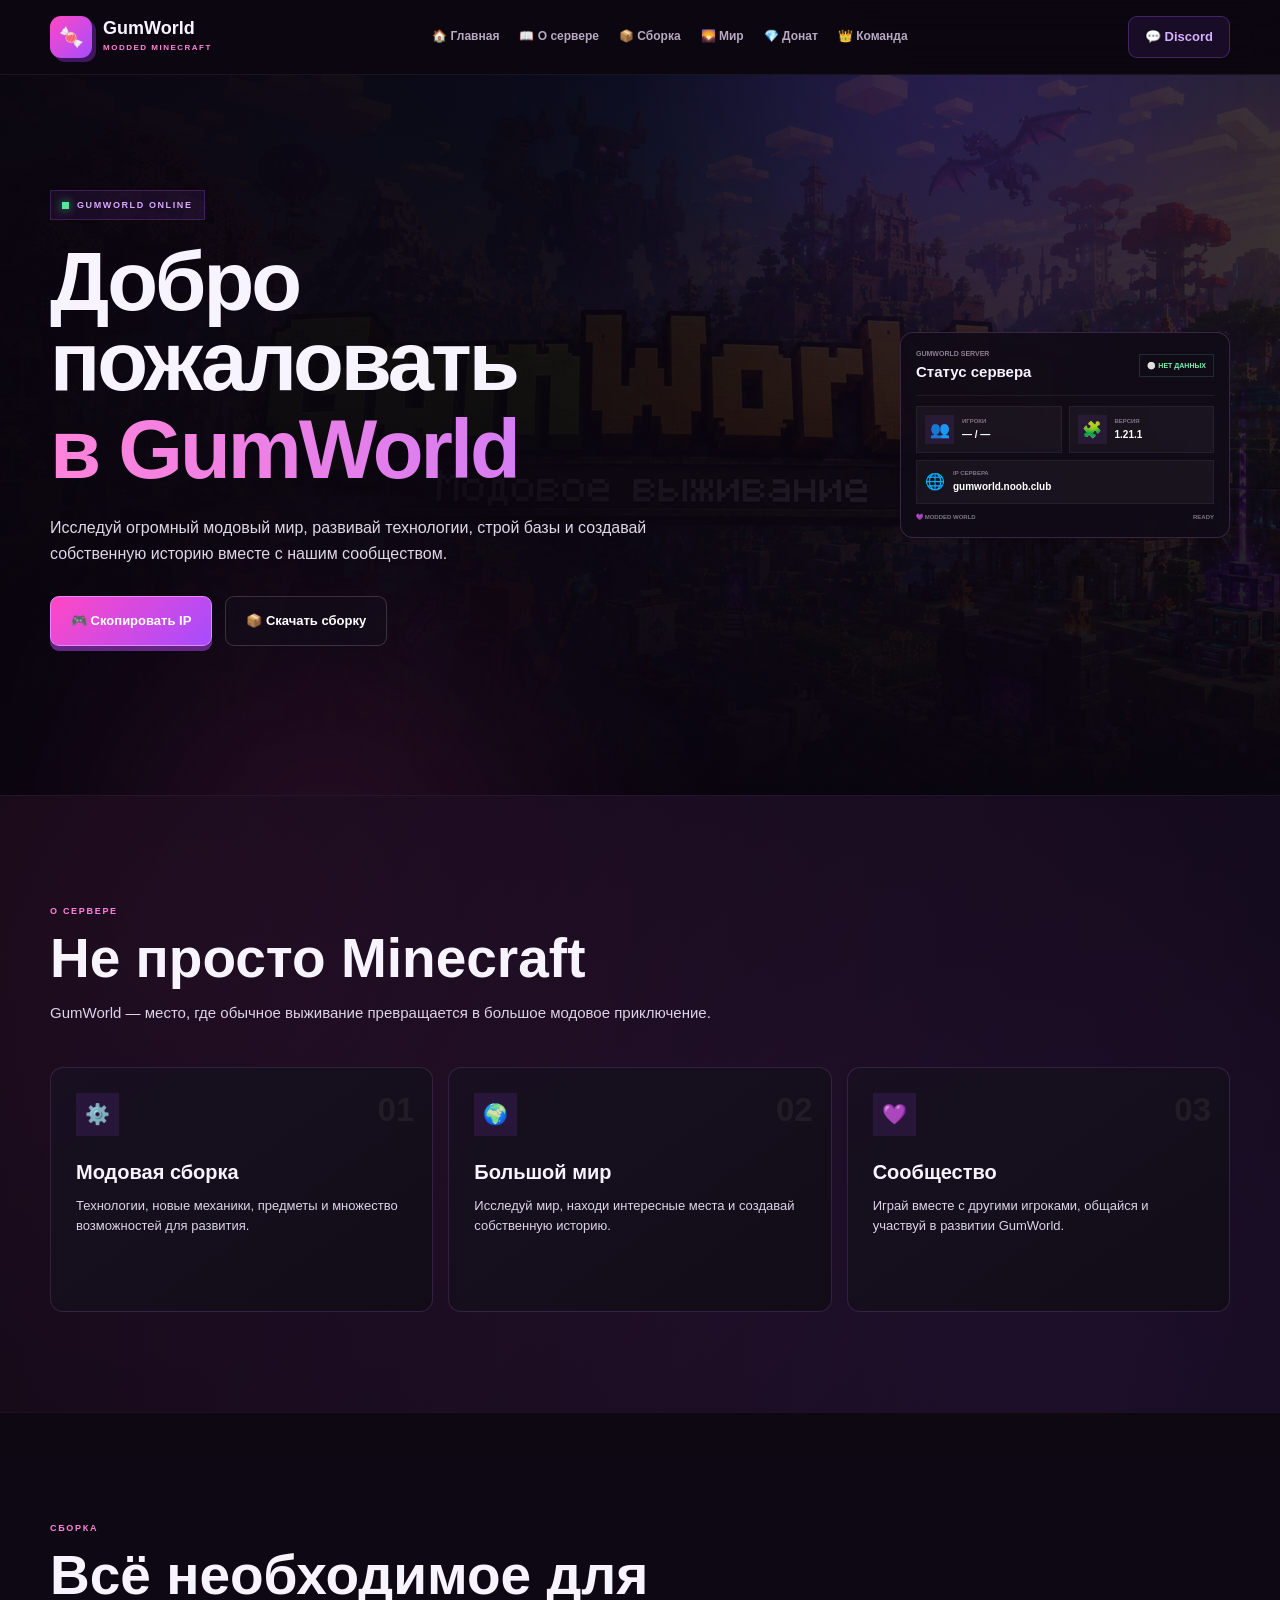
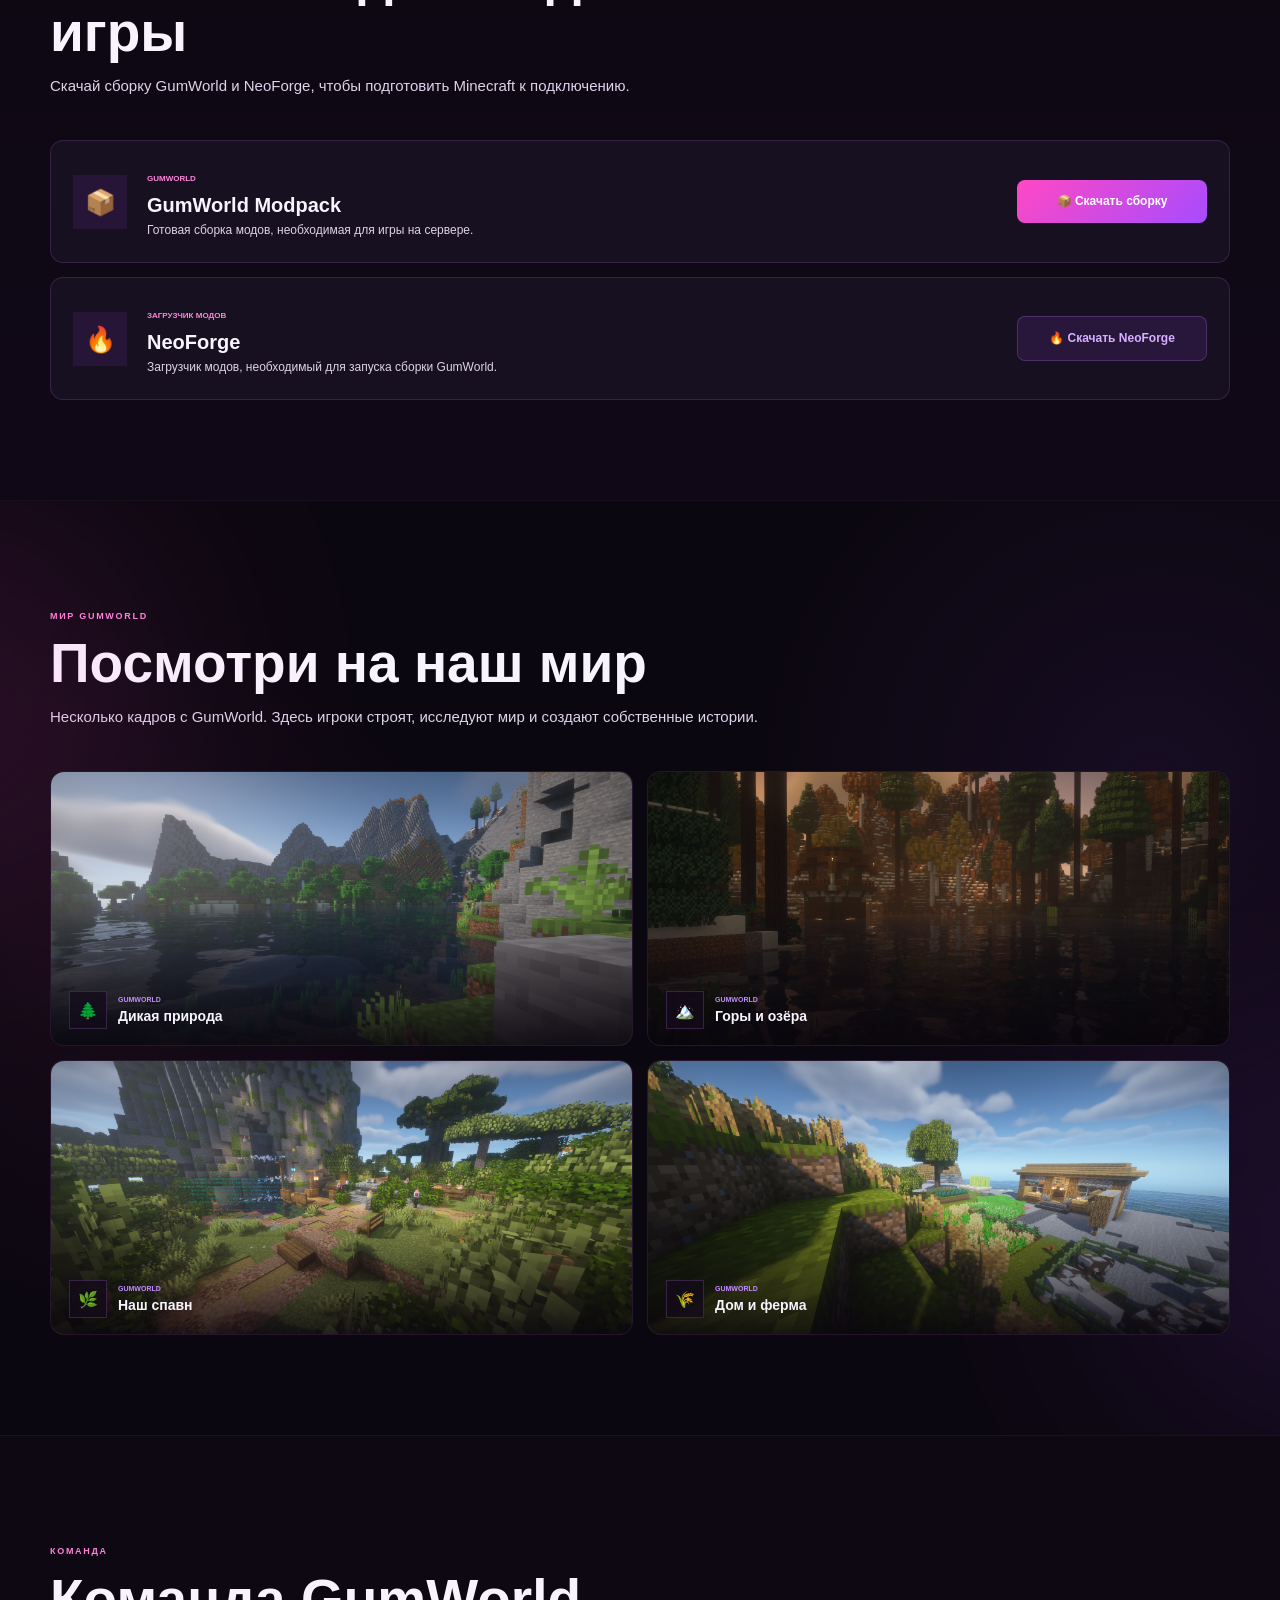
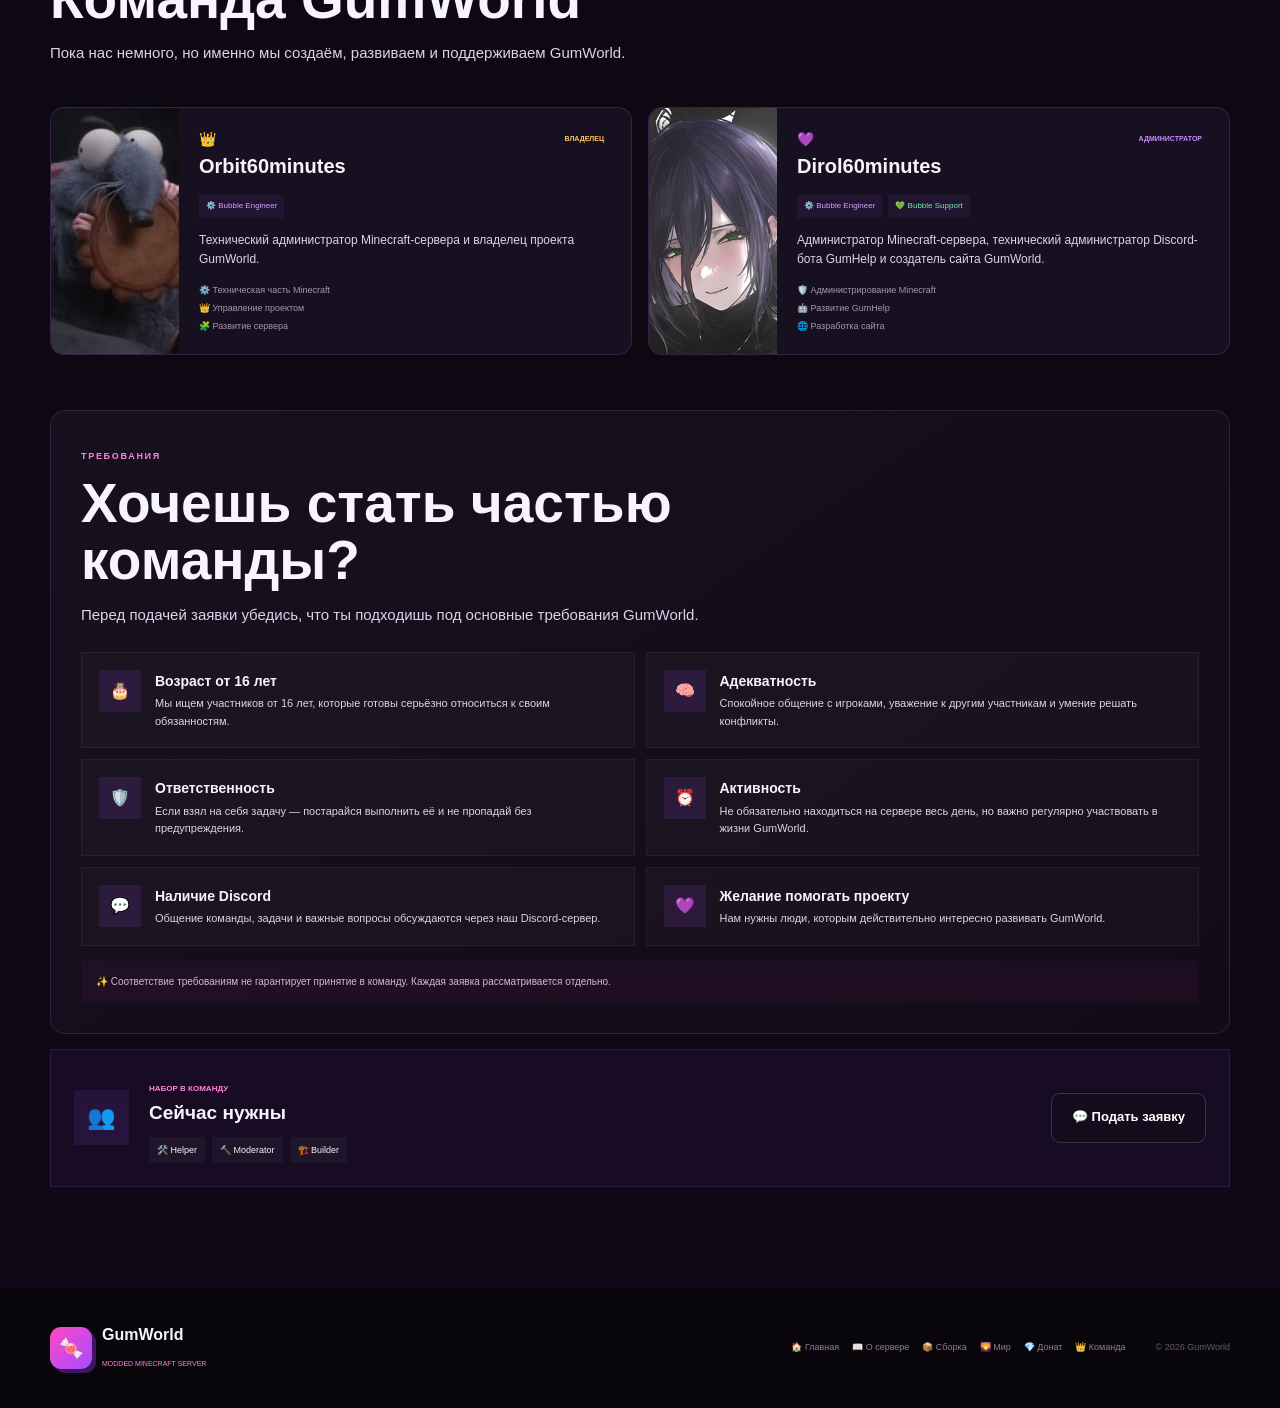
==== commit a6987292: "Add files via upload" ====
--- a/index.html
+++ b/index.html
@@ -16,1207 +16,1097 @@
 
     <title>GumWorld — Minecraft Server</title>
 
-    <link
-        rel="stylesheet"
-        href="style.css"
-    >
+    <link rel="stylesheet" href="style.css">
 </head>
 
 
 <body>
 
-    <!-- ==========================================
-         HEADER
-    =========================================== -->
-
-    <header class="header">
-
-        <div class="container header-container">
+<header class="header">
+
+    <div class="container header-inner">
+
+        <a href="#home" class="logo">
+
+            <span class="logo-icon">
+                🍬
+            </span>
+
+            <span class="logo-text">
+
+                <strong>
+                    GumWorld
+                </strong>
+
+                <small>
+                    MODDED MINECRAFT
+                </small>
+
+            </span>
+
+        </a>
+
+
+        <nav class="navigation">
+
+            <a href="#home">
+                🏠 Главная
+            </a>
+
+            <a href="#about">
+                📖 О сервере
+            </a>
+
+            <a href="#modpack">
+                📦 Сборка
+            </a>
+
+            <a href="#world">
+                🌄 Мир
+            </a>
 
             <a
-                href="#home"
-                class="logo"
+                href="https://send.monobank.ua/jar/4XhfESqEkd"
+                target="_blank"
+                rel="noopener noreferrer"
             >
-                <span class="logo-icon">
-                    🍬
+                💎 Донат
+            </a>
+
+            <a href="#team">
+                👑 Команда
+            </a>
+
+        </nav>
+
+
+        <a
+            href="https://discord.gg/zU57nHHbJE"
+            target="_blank"
+            rel="noopener noreferrer"
+            class="discord-header"
+        >
+            💬 Discord
+        </a>
+
+    </div>
+
+</header>
+
+
+<main>
+
+<section
+    class="hero"
+    id="home"
+>
+
+    <div class="hero-background"></div>
+    <div class="hero-dark"></div>
+
+    <div class="hero-glow hero-glow-one"></div>
+    <div class="hero-glow hero-glow-two"></div>
+
+
+    <div class="container hero-inner">
+
+        <div class="hero-content">
+
+            <div class="hero-label">
+
+                <span class="status-dot"></span>
+
+                GUMWORLD ONLINE
+
+            </div>
+
+
+            <h1>
+
+                Добро пожаловать
+
+                <span>
+                    в GumWorld
                 </span>
 
+            </h1>
+
+
+            <p class="hero-description">
+
+                Исследуй огромный модовый мир,
+                развивай технологии, строй базы
+                и создавай собственную историю
+                вместе с нашим сообществом.
+
+            </p>
+
+
+            <div class="hero-buttons">
+
+                <button
+                    class="button button-main"
+                    id="copyIpButton"
+                    type="button"
+                >
+                    🎮 Скопировать IP
+                </button>
+
+
+                <a
+                    href="#modpack"
+                    class="button button-secondary"
+                >
+                    📦 Скачать сборку
+                </a>
+
+            </div>
+
+
+            <p
+                class="copy-message"
+                id="copyMessage"
+            ></p>
+
+        </div>
+
+
+        <aside class="server-widget">
+
+            <div class="server-widget-header">
+
+                <div>
+
+                    <span class="server-caption">
+                        GUMWORLD SERVER
+                    </span>
+
+                    <strong>
+                        Статус сервера
+                    </strong>
+
+                </div>
+
+
+                <div
+                    class="online-badge"
+                    id="serverStatus"
+                >
+
+                    <span class="status-dot"></span>
+
+                    ONLINE
+
+                </div>
+
+            </div>
+
+
+            <div class="server-widget-info">
+
+                <div class="server-mini-stat">
+
+                    <span class="server-mini-icon">
+                        👥
+                    </span>
+
+                    <div>
+
+                        <small>
+                            ИГРОКИ
+                        </small>
+
+                        <strong id="playerCount">
+                            — / —
+                        </strong>
+
+                    </div>
+
+                </div>
+
+
+                <div class="server-mini-stat">
+
+                    <span class="server-mini-icon">
+                        🧩
+                    </span>
+
+                    <div>
+
+                        <small>
+                            ВЕРСИЯ
+                        </small>
+
+                        <strong id="serverVersion">
+                            1.21.1
+                        </strong>
+
+                    </div>
+
+                </div>
+
+            </div>
+
+
+            <button
+                class="server-address"
+                id="serverAddressButton"
+                type="button"
+            >
+
                 <span>
-                    GumWorld
+                    🌐
                 </span>
-            </a>
-
-
-            <nav class="navigation">
-
-                <a href="#home">
-                    Главная
+
+                <div>
+
+                    <small>
+                        IP СЕРВЕРА
+                    </small>
+
+                    <strong id="serverAddress">
+                        gumworld.noob.club
+                    </strong>
+
+                </div>
+
+            </button>
+
+
+            <div class="server-widget-footer">
+
+                <span>
+                    💜 MODDED WORLD
+                </span>
+
+                <span>
+                    READY
+                </span>
+
+            </div>
+
+        </aside>
+
+    </div>
+
+</section>
+
+
+<section
+    class="section"
+    id="about"
+>
+
+    <div class="container">
+
+        <div class="section-heading">
+
+            <span class="eyebrow">
+                О СЕРВЕРЕ
+            </span>
+
+            <h2>
+                Не просто Minecraft
+            </h2>
+
+            <p>
+
+                GumWorld — место, где обычное выживание
+                превращается в большое модовое приключение.
+
+            </p>
+
+        </div>
+
+
+        <div class="features">
+
+            <article class="feature">
+
+                <div class="feature-icon">
+                    ⚙️
+                </div>
+
+                <span class="feature-number">
+                    01
+                </span>
+
+                <h3>
+                    Модовая сборка
+                </h3>
+
+                <p>
+                    Технологии, новые механики,
+                    предметы и множество возможностей
+                    для развития.
+                </p>
+
+            </article>
+
+
+            <article class="feature">
+
+                <div class="feature-icon">
+                    🌍
+                </div>
+
+                <span class="feature-number">
+                    02
+                </span>
+
+                <h3>
+                    Большой мир
+                </h3>
+
+                <p>
+                    Исследуй мир, находи интересные
+                    места и создавай собственную историю.
+                </p>
+
+            </article>
+
+
+            <article class="feature">
+
+                <div class="feature-icon">
+                    💜
+                </div>
+
+                <span class="feature-number">
+                    03
+                </span>
+
+                <h3>
+                    Сообщество
+                </h3>
+
+                <p>
+                    Играй вместе с другими игроками,
+                    общайся и участвуй в развитии GumWorld.
+                </p>
+
+            </article>
+
+        </div>
+
+    </div>
+
+</section>
+
+
+<section
+    class="section section-alt"
+    id="modpack"
+>
+
+    <div class="container">
+
+        <div class="section-heading">
+
+            <span class="eyebrow">
+                СБОРКА
+            </span>
+
+            <h2>
+                Всё необходимое для игры
+            </h2>
+
+            <p>
+                Скачай сборку GumWorld и NeoForge,
+                чтобы подготовить Minecraft к подключению.
+            </p>
+
+        </div>
+
+
+        <div class="downloads">
+
+            <article class="download-card">
+
+                <div class="download-icon">
+                    📦
+                </div>
+
+
+                <div class="download-info">
+
+                    <span>
+                        GUMWORLD
+                    </span>
+
+                    <h3>
+                        GumWorld Modpack
+                    </h3>
+
+                    <p>
+                        Готовая сборка модов,
+                        необходимая для игры на сервере.
+                    </p>
+
+                </div>
+
+
+                <a
+                    href="https://drive.google.com/drive/folders/1flrdGt2AJrT5dBTFUce9heENGvHTJhRK"
+                    target="_blank"
+                    rel="noopener noreferrer"
+                    class="download-button"
+                >
+                    📦 Скачать сборку
                 </a>
 
-                <a href="#about">
-                    О сервере
+            </article>
+
+
+            <article class="download-card">
+
+                <div class="download-icon">
+                    🔥
+                </div>
+
+
+                <div class="download-info">
+
+                    <span>
+                        ЗАГРУЗЧИК МОДОВ
+                    </span>
+
+                    <h3>
+                        NeoForge
+                    </h3>
+
+                    <p>
+                        Загрузчик модов,
+                        необходимый для запуска сборки GumWorld.
+                    </p>
+
+                </div>
+
+
+                <a
+                    href="https://neoforged.net/"
+                    target="_blank"
+                    rel="noopener noreferrer"
+                    class="download-button download-button-secondary"
+                >
+                    🔥 Скачать NeoForge
                 </a>
 
-                <a href="#mods">
-                    Сборка
-                </a>
-
-                <a href="#donate">
-                    Донат
-                </a>
-
-                <a href="#team">
-                    Команда
-                </a>
-
-            </nav>
-
-
-            <a
-                class="discord-button"
-                href="#"
-                id="discordButton"
-            >
-                Discord
-            </a>
-
-        </div>
-
-    </header>
-
-
-    <main>
-
-        <!-- ==========================================
-             ГЛАВНАЯ
-        =========================================== -->
-
-        <section
-            class="hero"
-            id="home"
-        >
-
-            <div class="hero-glow hero-glow-one"></div>
-
-            <div class="hero-glow hero-glow-two"></div>
-
-
-            <div class="container hero-container">
-
-
-                <div class="hero-content">
-
-                    <div class="server-badge">
-
-                        <span class="status-dot"></span>
-
-                        Модовый Minecraft-сервер
-
-                    </div>
-
-
-                    <h1>
-
-                        Добро пожаловать
+            </article>
+
+        </div>
+
+    </div>
+
+</section>
+
+
+<!-- =========================================
+     МИР GUMWORLD — 4 КАРТИНКИ
+========================================= -->
+
+<section
+    class="section world-section"
+    id="world"
+>
+
+    <div class="world-glow world-glow-one"></div>
+    <div class="world-glow world-glow-two"></div>
+
+
+    <div class="container">
+
+        <div class="section-heading">
+
+            <span class="eyebrow">
+                МИР GUMWORLD
+            </span>
+
+            <h2>
+                Посмотри на наш мир
+            </h2>
+
+            <p>
+                Несколько кадров с GumWorld.
+                Здесь игроки строят, исследуют мир
+                и создают собственные истории.
+            </p>
+
+        </div>
+
+
+        <div class="world-gallery">
+
+
+            <article class="world-shot">
+
+                <img
+                    src="assets/world-2.png"
+                    alt="Дикая природа GumWorld"
+                >
+
+                <div class="world-shot-overlay">
+
+                    <span>🌲</span>
+
+                    <div>
+                        <small>GUMWORLD</small>
+                        <strong>Дикая природа</strong>
+                    </div>
+
+                </div>
+
+            </article>
+
+
+            <article class="world-shot">
+
+                <img
+                    src="assets/world-3.png"
+                    alt="Горы и озёра GumWorld"
+                >
+
+                <div class="world-shot-overlay">
+
+                    <span>🏔️</span>
+
+                    <div>
+                        <small>GUMWORLD</small>
+                        <strong>Горы и озёра</strong>
+                    </div>
+
+                </div>
+
+            </article>
+
+
+            <article class="world-shot">
+
+                <img
+                    src="assets/world-4.png"
+                    alt="Спавн GumWorld"
+                >
+
+                <div class="world-shot-overlay">
+
+                    <span>🌿</span>
+
+                    <div>
+                        <small>GUMWORLD</small>
+                        <strong>Наш спавн</strong>
+                    </div>
+
+                </div>
+
+            </article>
+
+
+            <article class="world-shot">
+
+                <img
+                    src="assets/world-5.png"
+                    alt="Дом и ферма GumWorld"
+                >
+
+                <div class="world-shot-overlay">
+
+                    <span>🌾</span>
+
+                    <div>
+                        <small>GUMWORLD</small>
+                        <strong>Дом и ферма</strong>
+                    </div>
+
+                </div>
+
+            </article>
+
+        </div>
+
+    </div>
+
+</section>
+
+
+<section
+    class="section section-alt"
+    id="team"
+>
+
+    <div class="container">
+
+        <div class="section-heading">
+
+            <span class="eyebrow">
+                КОМАНДА
+            </span>
+
+            <h2>
+                Команда GumWorld
+            </h2>
+
+            <p>
+                Пока нас немного,
+                но именно мы создаём,
+                развиваем и поддерживаем GumWorld.
+            </p>
+
+        </div>
+
+
+        <div class="team-grid">
+
+            <article class="member">
+
+                <div class="member-avatar">
+
+                    <img
+                        src="assets/orbit.jpg"
+                        alt="Orbit60minutes"
+                    >
+
+                </div>
+
+
+                <div class="member-content">
+
+                    <div class="member-top">
+
+                        <div>
+
+                            <span class="member-symbol">
+                                👑
+                            </span>
+
+                            <h3>
+                                Orbit60minutes
+                            </h3>
+
+                        </div>
+
+
+                        <span class="member-rank owner">
+                            ВЛАДЕЛЕЦ
+                        </span>
+
+                    </div>
+
+
+                    <div class="member-roles">
 
                         <span>
-                            в GumWorld
+                            ⚙️ Bubble Engineer
                         </span>
 
-                    </h1>
-
-
-                    <p class="hero-description">
-
-                        Исследуй огромный модовый мир,
-                        развивайся, строй, создавай технологии
-                        и играй вместе с нашим сообществом.
-
+                    </div>
+
+
+                    <p>
+                        Технический администратор Minecraft-сервера
+                        и владелец проекта GumWorld.
                     </p>
 
 
-                    <div class="hero-buttons">
-
-                        <button
-                            class="primary-button"
-                            id="copyIpButton"
-                            type="button"
-                        >
-                            🎮 Скопировать IP
-                        </button>
-
-
-                        <a
-                            href="#about"
-                            class="secondary-button"
-                        >
-                            Узнать больше
-                        </a>
-
-                    </div>
-
-
-                    <p
-                        class="copy-message"
-                        id="copyMessage"
-                    ></p>
-
-                </div>
-
-
-                <!-- ==========================================
-                     СТАТУС СЕРВЕРА
-                =========================================== -->
-
-                <div class="server-card">
-
-                    <div class="server-card-header">
+                    <div class="member-details">
+
+                        <span>
+                            ⚙️ Техническая часть Minecraft
+                        </span>
+
+                        <span>
+                            👑 Управление проектом
+                        </span>
+
+                        <span>
+                            🧩 Развитие сервера
+                        </span>
+
+                    </div>
+
+                </div>
+
+            </article>
+
+
+            <article class="member">
+
+                <div class="member-avatar">
+
+                    <img
+                        src="assets/dirol.png"
+                        alt="Dirol60minutes"
+                    >
+
+                </div>
+
+
+                <div class="member-content">
+
+                    <div class="member-top">
 
                         <div>
 
-                            <p class="small-label">
-                                СТАТУС СЕРВЕРА
-                            </p>
-
-                            <h2>
-                                GumWorld
-                            </h2>
-
-                        </div>
-
-
-                        <div
-                            class="server-status"
-                            id="serverStatus"
-                        >
-
-                            <span class="status-dot"></span>
-
-                            Онлайн
-
-                        </div>
-
-                    </div>
-
-
-                    <div class="server-info-grid">
-
-                        <div class="server-info">
-
-                            <span class="info-icon">
-                                👥
-                            </span>
-
-                            <div>
-
-                                <p>
-                                    Игроки
-                                </p>
-
-                                <strong id="playerCount">
-                                    — / —
-                                </strong>
-
-                            </div>
-
-                        </div>
-
-
-                        <div class="server-info">
-
-                            <span class="info-icon">
-                                🧩
-                            </span>
-
-                            <div>
-
-                                <p>
-                                    Версия
-                                </p>
-
-                                <strong id="serverVersion">
-                                    Загрузка...
-                                </strong>
-
-                            </div>
-
-                        </div>
-
-
-                        <div class="server-info full-width">
-
-                            <span class="info-icon">
-                                🌐
-                            </span>
-
-                            <div>
-
-                                <p>
-                                    Адрес сервера
-                                </p>
-
-                                <strong id="serverAddress">
-                                    gumworld.noob.club
-                                </strong>
-
-                            </div>
-
-                        </div>
-
-                    </div>
-
-                </div>
-
-            </div>
-
-        </section>
-
-
-        <!-- ==========================================
-             О СЕРВЕРЕ
-        =========================================== -->
-
-        <section
-            class="section"
-            id="about"
-        >
-
-            <div class="container">
-
-                <div class="section-heading">
-
-                    <p class="section-label">
-                        GUMWORLD
-                    </p>
-
-                    <h2>
-                        Не просто Minecraft
-                    </h2>
-
-                    <p>
-
-                        GumWorld — место, где обычное
-                        выживание превращается в большое
-                        модовое приключение.
-
-                    </p>
-
-                </div>
-
-
-                <div class="features">
-
-                    <article class="feature-card">
-
-                        <div class="feature-icon">
-                            ⚙️
-                        </div>
-
-                        <h3>
-                            Модовая сборка
-                        </h3>
-
-                        <p>
-
-                            Технологии, новые механики,
-                            предметы и множество возможностей
-                            для развития.
-
-                        </p>
-
-                    </article>
-
-
-                    <article class="feature-card">
-
-                        <div class="feature-icon">
-                            🌍
-                        </div>
-
-                        <h3>
-                            Большой мир
-                        </h3>
-
-                        <p>
-
-                            Исследуй мир, находи интересные
-                            места и создавай собственную
-                            историю.
-
-                        </p>
-
-                    </article>
-
-
-                    <article class="feature-card">
-
-                        <div class="feature-icon">
-                            💜
-                        </div>
-
-                        <h3>
-                            Сообщество
-                        </h3>
-
-                        <p>
-
-                            Играй вместе с другими участниками,
-                            общайся в Discord и находи
-                            новых друзей.
-
-                        </p>
-
-                    </article>
-
-                </div>
-
-            </div>
-
-        </section>
-
-
-        <!-- ==========================================
-             СБОРКА
-        =========================================== -->
-
-        <section
-            class="section section-dark"
-            id="mods"
-        >
-
-            <div class="container">
-
-                <div class="section-heading">
-
-                    <p class="section-label">
-                        СБОРКА
-                    </p>
-
-                    <h2>
-                        Всё необходимое для игры
-                    </h2>
-
-                    <p>
-
-                        Скачай сборку GumWorld и NeoForge,
-                        чтобы подготовить Minecraft
-                        для подключения к серверу.
-
-                    </p>
-
-                </div>
-
-
-                <div class="download-card">
-
-                    <div>
-
-                        <span class="download-icon">
-                            📦
-                        </span>
-
-                        <h3>
-                            GumWorld Modpack
-                        </h3>
-
-                        <p>
-
-                            Готовая сборка модов,
-                            необходимая для игры
-                            на сервере GumWorld.
-
-                        </p>
-
-                    </div>
-
-
-                    <a
-                        class="modpack-download-button"
-                        href="https://drive.google.com/drive/folders/1flrdGt2AJrT5dBTFUce9heENGvHTJhRK"
-                        target="_blank"
-                        rel="noopener noreferrer"
-                    >
-                        📦 Скачать сборку
-                    </a>
-
-                </div>
-
-
-                <div class="download-space"></div>
-
-
-                <div class="download-card">
-
-                    <div>
-
-                        <span class="download-icon">
-                            🔥
-                        </span>
-
-                        <h3>
-                            NeoForge
-                        </h3>
-
-                        <p>
-
-                            Загрузчик модов,
-                            необходимый для запуска
-                            сборки GumWorld.
-
-                        </p>
-
-                    </div>
-
-
-                    <a
-                        class="modpack-download-button"
-                        href="https://neoforged.net/"
-                        target="_blank"
-                        rel="noopener noreferrer"
-                    >
-                        🔥 Скачать NeoForge
-                    </a>
-
-                </div>
-
-            </div>
-
-        </section>
-
-
-        <!-- ==========================================
-             ДОНАТ
-        =========================================== -->
-
-        <section
-            class="section donate-section"
-            id="donate"
-        >
-
-            <div class="donate-glow donate-glow-left"></div>
-            <div class="donate-glow donate-glow-right"></div>
-
-
-            <div class="container">
-
-                <div class="section-heading">
-
-                    <p class="section-label">
-                        ПОДДЕРЖАТЬ ПРОЕКТ
-                    </p>
-
-                    <h2>
-                        Поддержи GumWorld 💜
-                    </h2>
-
-                    <p>
-
-                        GumWorld развивается благодаря
-                        нашему сообществу. Поддержка помогает
-                        оплачивать сервер и улучшать проект.
-
-                    </p>
-
-                </div>
-
-
-                <div class="donate-card">
-
-
-                    <div class="donate-icon">
-                        💜
-                    </div>
-
-
-                    <div class="donate-content">
-
-                        <p class="section-label">
-                            ПОДДЕРЖКА GUMWORLD
-                        </p>
-
-
-                        <h3>
-                            Помоги проекту развиваться
-                        </h3>
-
-
-                        <p>
-
-                            Если тебе нравится GumWorld,
-                            ты можешь добровольно поддержать проект.
-                            Любая поддержка помогает нам
-                            продолжать развитие сервера.
-
-                        </p>
-
-
-                        <div class="donate-info">
-
-
-                            <div class="donate-info-item">
-
-                                <span>
-                                    🖥️
-                                </span>
-
-                                <div>
-
-                                    <strong>
-                                        Оплата сервера
-                                    </strong>
-
-                                    <p>
-                                        Поддержка работы GumWorld
-                                    </p>
-
-                                </div>
-
-                            </div>
-
-
-                            <div class="donate-info-item">
-
-                                <span>
-                                    🧩
-                                </span>
-
-                                <div>
-
-                                    <strong>
-                                        Развитие сборки
-                                    </strong>
-
-                                    <p>
-                                        Новые моды и возможности
-                                    </p>
-
-                                </div>
-
-                            </div>
-
-
-                            <div class="donate-info-item">
-
-                                <span>
-                                    🚀
-                                </span>
-
-                                <div>
-
-                                    <strong>
-                                        Развитие проекта
-                                    </strong>
-
-                                    <p>
-                                        Улучшение GumWorld
-                                    </p>
-
-                                </div>
-
-                            </div>
-
-
-                        </div>
-
-                    </div>
-
-
-                    <a
-                        class="donate-button"
-                        href="https://send.monobank.ua/jar/4XhfESqEkd"
-                        target="_blank"
-                        rel="noopener noreferrer"
-                    >
-                        💳 Поддержать GumWorld
-                    </a>
-
-                </div>
-
-
-                <div class="donate-warning">
-
-                    <span>
-                        💡
-                    </span>
-
-                    <p>
-
-                        Поддержка полностью добровольная.
-                        Играть на GumWorld можно без доната.
-
-                    </p>
-
-                </div>
-
-            </div>
-
-        </section>
-
-
-        <!-- ==========================================
-             КОМАНДА
-        =========================================== -->
-
-        <section
-            class="section section-dark team-section"
-            id="team"
-        >
-
-            <div class="team-glow team-glow-left"></div>
-            <div class="team-glow team-glow-right"></div>
-
-
-            <div class="container team-container">
-
-                <div class="section-heading team-heading">
-
-                    <p class="section-label">
-                        КОМАНДА
-                    </p>
-
-                    <h2>
-                        Команда GumWorld
-                    </h2>
-
-                    <p>
-
-                        Пока нас немного, но именно мы
-                        создаём, развиваем и поддерживаем GumWorld.
-
-                    </p>
-
-                </div>
-
-
-                <div class="team-grid">
-
-
-                    <!-- ==========================================
-                         ORBIT
-                    =========================================== -->
-
-                    <article class="member-card">
-
-                        <div class="member-avatar">
-
-                            <img
-                                src="assets/orbit.jpg"
-                                alt="Orbit60minutes"
-                            >
-
-                        </div>
-
-
-                        <div class="member-content">
-
-                            <div class="member-name-row">
-
-                                <div>
-
-                                    <span class="member-crown">
-                                        👑
-                                    </span>
-
-                                    <h3>
-                                        Orbit60minutes
-                                    </h3>
-
-                                </div>
-
-
-                                <span class="member-owner-badge">
-                                    Владелец
-                                </span>
-
-                            </div>
-
-
-                            <div class="member-roles">
-
-                                <span class="role role-engineer">
-                                    ⚙️ Bubble Engineer
-                                </span>
-
-                            </div>
-
-
-                            <p class="member-description">
-
-                                Технический администратор
-                                Minecraft-сервера и владелец
-                                проекта GumWorld.
-
-                            </p>
-
-
-                            <div class="member-duties">
-
-                                <div>
-                                    <span>⚙️</span>
-                                    Техническая часть Minecraft
-                                </div>
-
-                                <div>
-                                    <span>👑</span>
-                                    Управление проектом
-                                </div>
-
-                                <div>
-                                    <span>🧩</span>
-                                    Развитие сервера
-                                </div>
-
-                            </div>
-
-                        </div>
-
-                    </article>
-
-
-                    <!-- ==========================================
-                         DIROL
-                    =========================================== -->
-
-                    <article class="member-card">
-
-                        <div class="member-avatar dirol-avatar">
-
-                            <img
-                                src="assets/dirol.png"
-                                alt="Dirol60minutes"
-                            >
-
-                        </div>
-
-
-                        <div class="member-content">
-
-                            <div class="member-name-row">
-
-                                <div>
-
-                                    <span class="member-crown">
-                                        💜
-                                    </span>
-
-                                    <h3>
-                                        Dirol60minutes
-                                    </h3>
-
-                                </div>
-
-
-                                <span class="member-admin-badge">
-                                    Администратор
-                                </span>
-
-                            </div>
-
-
-                            <div class="member-roles">
-
-                                <span class="role role-engineer">
-                                    ⚙️ Bubble Engineer
-                                </span>
-
-                                <span class="role role-support">
-                                    💚 Bubble Support
-                                </span>
-
-                            </div>
-
-
-                            <p class="member-description">
-
-                                Администратор Minecraft-сервера,
-                                технический администратор Discord-бота
-                                GumHelp и создатель сайта GumWorld.
-
-                            </p>
-
-
-                            <div class="member-duties">
-
-                                <div>
-                                    <span>🛡️</span>
-                                    Администрирование Minecraft
-                                </div>
-
-                                <div>
-                                    <span>🤖</span>
-                                    Развитие GumHelp
-                                </div>
-
-                                <div>
-                                    <span>🌐</span>
-                                    Разработка сайта
-                                </div>
-
-                            </div>
-
-                        </div>
-
-                    </article>
-
-                </div>
-
-
-                <!-- ==========================================
-                     ТРЕБОВАНИЯ
-                =========================================== -->
-
-                <div class="requirements-card">
-
-                    <div class="requirements-header">
-
-                        <p class="section-label">
-                            ТРЕБОВАНИЯ
-                        </p>
-
-                        <h3>
-                            Хочешь стать частью команды?
-                        </h3>
-
-                        <p>
-
-                            Перед подачей заявки убедись,
-                            что ты подходишь под основные
-                            требования GumWorld.
-
-                        </p>
-
-                    </div>
-
-
-                    <div class="requirements-grid">
-
-
-                        <div class="requirement-item">
-
-                            <span class="requirement-icon">
-                                🎂
-                            </span>
-
-                            <div>
-
-                                <strong>
-                                    Возраст от 14 лет
-                                </strong>
-
-                                <p>
-
-                                    Мы ищем участников от 14 лет,
-                                    которые готовы серьёзно относиться
-                                    к своим обязанностям.
-
-                                </p>
-
-                            </div>
-
-                        </div>
-
-
-                        <div class="requirement-item">
-
-                            <span class="requirement-icon">
-                                🧠
-                            </span>
-
-                            <div>
-
-                                <strong>
-                                    Адекватность
-                                </strong>
-
-                                <p>
-
-                                    Спокойное общение с игроками,
-                                    уважение к другим участникам
-                                    и умение решать конфликты.
-
-                                </p>
-
-                            </div>
-
-                        </div>
-
-
-                        <div class="requirement-item">
-
-                            <span class="requirement-icon">
-                                🛡️
-                            </span>
-
-                            <div>
-
-                                <strong>
-                                    Ответственность
-                                </strong>
-
-                                <p>
-
-                                    Если взял на себя задачу —
-                                    постарайся выполнить её
-                                    и не пропадай без предупреждения.
-
-                                </p>
-
-                            </div>
-
-                        </div>
-
-
-                        <div class="requirement-item">
-
-                            <span class="requirement-icon">
-                                ⏰
-                            </span>
-
-                            <div>
-
-                                <strong>
-                                    Активность
-                                </strong>
-
-                                <p>
-
-                                    Не обязательно находиться на сервере
-                                    весь день, но важно регулярно
-                                    участвовать в жизни GumWorld.
-
-                                </p>
-
-                            </div>
-
-                        </div>
-
-
-                        <div class="requirement-item">
-
-                            <span class="requirement-icon">
-                                💬
-                            </span>
-
-                            <div>
-
-                                <strong>
-                                    Наличие Discord
-                                </strong>
-
-                                <p>
-
-                                    Общение команды, задачи
-                                    и важные вопросы обсуждаются
-                                    через наш Discord-сервер.
-
-                                </p>
-
-                            </div>
-
-                        </div>
-
-
-                        <div class="requirement-item">
-
-                            <span class="requirement-icon">
+                            <span class="member-symbol">
                                 💜
                             </span>
 
-                            <div>
-
-                                <strong>
-                                    Желание помогать проекту
-                                </strong>
-
-                                <p>
-
-                                    Нам нужны люди, которым действительно
-                                    интересно развивать GumWorld
-                                    и делать сервер лучше.
-
-                                </p>
-
-                            </div>
+                            <h3>
+                                Dirol60minutes
+                            </h3>
 
                         </div>
 
-                    </div>
-
-
-                    <div class="requirements-note">
+
+                        <span class="member-rank admin">
+                            АДМИНИСТРАТОР
+                        </span>
+
+                    </div>
+
+
+                    <div class="member-roles">
 
                         <span>
-                            ✨
+                            ⚙️ Bubble Engineer
                         </span>
 
+                        <span class="support">
+                            💚 Bubble Support
+                        </span>
+
+                    </div>
+
+
+                    <p>
+                        Администратор Minecraft-сервера,
+                        технический администратор Discord-бота
+                        GumHelp и создатель сайта GumWorld.
+                    </p>
+
+
+                    <div class="member-details">
+
+                        <span>
+                            🛡️ Администрирование Minecraft
+                        </span>
+
+                        <span>
+                            🤖 Развитие GumHelp
+                        </span>
+
+                        <span>
+                            🌐 Разработка сайта
+                        </span>
+
+                    </div>
+
+                </div>
+
+            </article>
+
+        </div>
+
+
+        <div class="requirements">
+
+            <div class="requirements-heading">
+
+                <span class="eyebrow">
+                    ТРЕБОВАНИЯ
+                </span>
+
+                <h2>
+                    Хочешь стать частью команды?
+                </h2>
+
+                <p>
+                    Перед подачей заявки убедись,
+                    что ты подходишь под основные
+                    требования GumWorld.
+                </p>
+
+            </div>
+
+
+            <div class="requirements-grid">
+
+                <article class="requirement">
+
+                    <div class="requirement-icon">
+                        🎂
+                    </div>
+
+                    <div>
+
+                        <h3>
+                            Возраст от 16 лет
+                        </h3>
+
                         <p>
-
-                            Соответствие требованиям не гарантирует
-                            принятие в команду. Каждая заявка
-                            рассматривается отдельно.
-
+                            Мы ищем участников от 16 лет,
+                            которые готовы серьёзно относиться
+                            к своим обязанностям.
                         </p>
 
                     </div>
 
-                </div>
-
-
-                <!-- ==========================================
-                     НАБОР
-                =========================================== -->
-
-                <div class="recruitment-card">
-
-                    <div class="recruitment-icon">
-                        👥
-                    </div>
-
-
-                    <div class="recruitment-content">
-
-                        <p class="section-label">
-                            НАБОР В КОМАНДУ
+                </article>
+
+
+                <article class="requirement">
+
+                    <div class="requirement-icon">
+                        🧠
+                    </div>
+
+                    <div>
+
+                        <h3>
+                            Адекватность
+                        </h3>
+
+                        <p>
+                            Спокойное общение с игроками,
+                            уважение к другим участникам
+                            и умение решать конфликты.
                         </p>
 
+                    </div>
+
+                </article>
+
+
+                <article class="requirement">
+
+                    <div class="requirement-icon">
+                        🛡️
+                    </div>
+
+                    <div>
+
                         <h3>
-                            Стань частью GumWorld
+                            Ответственность
                         </h3>
 
                         <p>
-                            Сейчас открыты три направления:
+                            Если взял на себя задачу —
+                            постарайся выполнить её
+                            и не пропадай без предупреждения.
                         </p>
 
-
-                        <div class="recruitment-roles">
-
-                            <div>
-
-                                🛠️
-
-                                <strong>
-                                    Helper
-                                </strong>
-
-                                — помощь игрокам и работа
-                                с обращениями.
-
-                            </div>
-
-
-                            <div>
-
-                                🔨
-
-                                <strong>
-                                    Moderator
-                                </strong>
-
-                                — контроль порядка и соблюдения
-                                правил сервера.
-
-                            </div>
-
-
-                            <div>
-
-                                🏗️
-
-                                <strong>
-                                    Builder
-                                </strong>
-
-                                — строительство и оформление
-                                мира GumWorld.
-
-                            </div>
-
-                        </div>
-
-                    </div>
-
-
-                    <a
-                        href="#"
-                        class="recruitment-button"
-                        id="teamDiscordButton"
-                    >
-                        💬 Подать заявку
-                    </a>
-
-                </div>
+                    </div>
+
+                </article>
+
+
+                <article class="requirement">
+
+                    <div class="requirement-icon">
+                        ⏰
+                    </div>
+
+                    <div>
+
+                        <h3>
+                            Активность
+                        </h3>
+
+                        <p>
+                            Не обязательно находиться
+                            на сервере весь день,
+                            но важно регулярно участвовать
+                            в жизни GumWorld.
+                        </p>
+
+                    </div>
+
+                </article>
+
+
+                <article class="requirement">
+
+                    <div class="requirement-icon">
+                        💬
+                    </div>
+
+                    <div>
+
+                        <h3>
+                            Наличие Discord
+                        </h3>
+
+                        <p>
+                            Общение команды, задачи
+                            и важные вопросы обсуждаются
+                            через наш Discord-сервер.
+                        </p>
+
+                    </div>
+
+                </article>
+
+
+                <article class="requirement">
+
+                    <div class="requirement-icon">
+                        💜
+                    </div>
+
+                    <div>
+
+                        <h3>
+                            Желание помогать проекту
+                        </h3>
+
+                        <p>
+                            Нам нужны люди, которым
+                            действительно интересно
+                            развивать GumWorld.
+                        </p>
+
+                    </div>
+
+                </article>
 
             </div>
 
-        </section>
-
-    </main>
-
-
-    <!-- ==========================================
-         FOOTER
-    =========================================== -->
-
-    <footer class="footer">
-
-        <div class="container footer-container">
-
-            <div class="footer-brand">
-
-                <div class="footer-logo">
-                    🍬 GumWorld
-                </div>
-
-                <p>
-                    Модовый Minecraft-сервер
-                </p>
-
+
+            <div class="requirements-note">
+                ✨ Соответствие требованиям
+                не гарантирует принятие в команду.
+                Каждая заявка рассматривается отдельно.
             </div>
 
-
-            <div class="footer-links">
-
-                <a href="#home">
-                    Главная
-                </a>
-
-                <a href="#mods">
-                    Сборка
-                </a>
-
-                <a href="#donate">
-                    Донат
-                </a>
-
-                <a href="#team">
-                    Команда
-                </a>
-
-                <a
-                    href="https://discord.gg/zU57nHHbJE"
-                    target="_blank"
-                    rel="noopener noreferrer"
-                >
-                    Discord
-                </a>
-
+        </div>
+
+
+        <div class="recruitment">
+
+            <div class="recruitment-icon">
+                👥
             </div>
 
 
-            <p class="copyright">
-
-                ©
-                <span id="currentYear"></span>
-                GumWorld
-
-            </p>
-
-        </div>
-
-    </footer>
-
-
-    <script src="script.js"></script>
+            <div class="recruitment-text">
+
+                <span>
+                    НАБОР В КОМАНДУ
+                </span>
+
+                <h3>
+                    Сейчас нужны
+                </h3>
+
+
+                <div class="recruitment-roles">
+
+                    <span>
+                        🛠️ Helper
+                    </span>
+
+                    <span>
+                        🔨 Moderator
+                    </span>
+
+                    <span>
+                        🏗️ Builder
+                    </span>
+
+                </div>
+
+            </div>
+
+
+            <a
+                href="https://discord.gg/zU57nHHbJE"
+                target="_blank"
+                rel="noopener noreferrer"
+                class="button button-secondary recruitment-button"
+            >
+                💬 Подать заявку
+            </a>
+
+        </div>
+
+    </div>
+
+</section>
+
+</main>
+
+
+<footer class="footer">
+
+    <div class="container footer-inner">
+
+        <div class="footer-brand">
+
+            <span class="logo-icon">
+                🍬
+            </span>
+
+            <div>
+
+                <strong>
+                    GumWorld
+                </strong>
+
+                <small>
+                    MODDED MINECRAFT SERVER
+                </small>
+
+            </div>
+
+        </div>
+
+
+        <div class="footer-links">
+
+            <a href="#home">
+                🏠 Главная
+            </a>
+
+            <a href="#about">
+                📖 О сервере
+            </a>
+
+            <a href="#modpack">
+                📦 Сборка
+            </a>
+
+            <a href="#world">
+                🌄 Мир
+            </a>
+
+            <a
+                href="https://send.monobank.ua/jar/4XhfESqEkd"
+                target="_blank"
+                rel="noopener noreferrer"
+            >
+                💎 Донат
+            </a>
+
+            <a href="#team">
+                👑 Команда
+            </a>
+
+        </div>
+
+
+        <span class="footer-copy">
+
+            ©
+            <span id="currentYear"></span>
+            GumWorld
+
+        </span>
+
+    </div>
+
+</footer>
+
+
+<script src="script.js"></script>
 
 </body>
 
--- a/style.css
+++ b/style.css
@@ -1,1100 +1,823 @@
 :root {
-
-    --bg: #090712;
-    --bg-soft: #100b1c;
-
-    --bg-card: #171024;
-    --bg-card-hover: #211531;
-
-    --pink: #ff4fbd;
-    --pink-light: #ff74ce;
-
-    --purple: #9a5cff;
-    --purple-light: #c44dff;
-    --purple-dark: #8b3dff;
-
-    --text: #f8f5ff;
-    --text-soft: #c8bfd6;
-    --text-muted: #8f849f;
-
-    --border:
-        rgba(219, 153, 255, 0.12);
-
-    --shadow:
-        0 20px 60px
-        rgba(0, 0, 0, 0.45);
-
-    --radius-medium: 18px;
-    --radius-large: 28px;
+    --background: #0b0710;
+    --background-alt: #100917;
+
+    --card: #171020;
+
+    --border: rgba(205, 127, 255, 0.17);
+    --border-strong: rgba(216, 105, 255, 0.30);
+
+    --pink: #ff48c4;
+    --pink-light: #ff83da;
+
+    --purple: #a64cff;
+    --purple-light: #c27aff;
+
+    --white: #f8f4ff;
+    --text: #ded3e8;
+
+    --green: #57e59a;
 
     --container: 1180px;
 }
 
 
-/* ==========================================
-   ОСНОВА
-========================================== */
-
 * {
-
     margin: 0;
-
     padding: 0;
-
     box-sizing: border-box;
 }
 
 
 html {
-
     scroll-behavior: smooth;
 }
 
 
 body {
+    background:
+        radial-gradient(
+            circle at 15% 20%,
+            rgba(255, 72, 196, 0.08),
+            transparent 30%
+        ),
+
+        radial-gradient(
+            circle at 85% 30%,
+            rgba(166, 76, 255, 0.10),
+            transparent 35%
+        ),
+
+        var(--background);
+
+    color: var(--white);
 
     font-family:
+        Inter,
         Arial,
         Helvetica,
         sans-serif;
 
-    background:
-
-        radial-gradient(
-            circle at 10% 15%,
-            rgba(255, 54, 174, 0.16),
-            transparent 32%
-        ),
-
-        radial-gradient(
-            circle at 90% 30%,
-            rgba(135, 65, 255, 0.17),
-            transparent 35%
-        ),
-
-        radial-gradient(
-            circle at 50% 100%,
-            rgba(211, 63, 255, 0.10),
-            transparent 40%
-        ),
-
-        var(--bg);
-
-    color: var(--text);
-
     line-height: 1.6;
 
     overflow-x: hidden;
-
-    -webkit-font-smoothing:
-        antialiased;
-
-    text-rendering:
-        optimizeLegibility;
 }
 
 
 a {
-
     color: inherit;
-
     text-decoration: none;
 }
 
 
-button,
-input,
-textarea {
-
+button {
     font: inherit;
 }
 
 
-button {
-
-    border: none;
+img {
+    display: block;
+    max-width: 100%;
 }
 
 
 .container {
-
     width:
-
         min(
             calc(100% - 40px),
             var(--container)
         );
 
-    margin:
-        0 auto;
-}
-
-
-/* ==========================================
-   HEADER
-========================================== */
+    margin: 0 auto;
+}
+
+
+/* HEADER */
 
 .header {
-
     position: sticky;
-
     top: 0;
-
-    z-index: 100;
-
-    background:
-        rgba(9, 7, 18, 0.84);
+    z-index: 1000;
+
+    background:
+        rgba(11, 7, 16, 0.91);
 
     backdrop-filter:
         blur(18px);
 
-    -webkit-backdrop-filter:
-        blur(18px);
-
     border-bottom:
         1px solid
-        var(--border);
-}
-
-
-.header-container {
-
-    min-height: 78px;
-
-    display: flex;
-
+        rgba(255, 255, 255, 0.06);
+}
+
+
+.header-inner {
+    min-height: 74px;
+
+    display: flex;
     align-items: center;
-
-    justify-content:
-        space-between;
+    justify-content: space-between;
 
     gap: 30px;
 }
 
 
 .logo {
-
-    display: inline-flex;
-
+    display: flex;
     align-items: center;
-
-    gap: 10px;
-
-    font-size: 21px;
-
-    font-weight: 700;
+    gap: 11px;
 }
 
 
 .logo-icon {
-
-    display: grid;
-
+    width: 42px;
+    height: 42px;
+
+    display: grid;
     place-items: center;
 
-    width: 40px;
-
-    height: 40px;
-
-    background:
-
+    background:
         linear-gradient(
             135deg,
-            rgba(255, 79, 189, 0.18),
-            rgba(139, 61, 255, 0.18)
+            var(--pink),
+            var(--purple)
         );
 
+    border-radius: 11px;
+
+    box-shadow:
+        4px 4px 0
+        rgba(101, 34, 153, 0.60);
+
+    font-size: 20px;
+}
+
+
+.logo-text strong {
+    display: block;
+    font-size: 18px;
+    line-height: 1;
+}
+
+
+.logo-text small {
+    display: block;
+
+    margin-top: 5px;
+
+    color: var(--pink-light);
+
+    font-size: 8px;
+    font-weight: 800;
+
+    letter-spacing: 1.5px;
+}
+
+
+.navigation {
+    display: flex;
+    align-items: center;
+
+    gap: 20px;
+
+    color: #b7a9c2;
+
+    font-size: 12px;
+    font-weight: 600;
+}
+
+
+.navigation a {
+    position: relative;
+
+    padding: 8px 0;
+
+    transition:
+        color 0.2s,
+        transform 0.2s;
+}
+
+
+.navigation a::after {
+    content: "";
+
+    position: absolute;
+
+    left: 0;
+    bottom: 1px;
+
+    width: 0;
+    height: 2px;
+
+    background:
+        linear-gradient(
+            90deg,
+            var(--pink),
+            var(--purple)
+        );
+
+    transition: width 0.2s;
+}
+
+
+.navigation a:hover {
+    color: white;
+    transform: translateY(-1px);
+}
+
+
+.navigation a:hover::after {
+    width: 100%;
+}
+
+
+.discord-header {
+    padding: 10px 16px;
+
+    border-radius: 9px;
+
     border:
         1px solid
-        rgba(255, 79, 189, 0.25);
-
-    border-radius: 12px;
-}
-
-
-.navigation {
-
-    display: flex;
-
+        rgba(177, 91, 255, 0.30);
+
+    background:
+        rgba(159, 70, 255, 0.10);
+
+    color: #d7b0ff;
+
+    font-size: 13px;
+    font-weight: 700;
+
+    white-space: nowrap;
+}
+
+
+/* HERO */
+
+.hero {
+    position: relative;
+
+    min-height: 720px;
+
+    display: flex;
     align-items: center;
 
-    gap: 28px;
-
-    color:
-        var(--text-soft);
-
-    font-size: 14px;
-
-    font-weight: 600;
-}
-
-
-.navigation a {
-
-    transition:
-        color 0.2s ease,
-        transform 0.2s ease;
-}
-
-
-.navigation a:hover {
-
-    color:
-        var(--pink-light);
-
-    transform:
-        translateY(-1px);
-}
-
-
-.discord-button {
+    overflow: hidden;
+}
+
+
+.hero-background {
+    position: absolute;
+    inset: 0;
+
+    background-image:
+        url("assets/banner.png");
+
+    background-size: cover;
+    background-position: center;
+
+    opacity: 0.42;
+}
+
+
+.hero-dark {
+    position: absolute;
+    inset: 0;
+
+    background:
+        linear-gradient(
+            90deg,
+            rgba(9, 5, 14, 0.97),
+            rgba(9, 5, 14, 0.88) 38%,
+            rgba(9, 5, 14, 0.53)
+        ),
+
+        linear-gradient(
+            0deg,
+            #0b0710,
+            transparent 55%
+        );
+}
+
+
+.hero-glow {
+    position: absolute;
+
+    width: 400px;
+    height: 400px;
+
+    border-radius: 50%;
+
+    filter: blur(120px);
+}
+
+
+.hero-glow-one {
+    top: -200px;
+    right: 10%;
+
+    background:
+        rgba(166, 76, 255, 0.20);
+}
+
+
+.hero-glow-two {
+    bottom: -250px;
+    left: 10%;
+
+    background:
+        rgba(255, 72, 196, 0.13);
+}
+
+
+.hero-inner {
+    position: relative;
+    z-index: 2;
+
+    display: grid;
+
+    grid-template-columns:
+        minmax(0, 700px)
+        minmax(260px, 330px);
+
+    justify-content: space-between;
+    align-items: center;
+
+    gap: 70px;
+}
+
+
+.hero-content {
+    padding: 70px 0;
+}
+
+
+.hero-label {
+    width: fit-content;
+
+    display: flex;
+    align-items: center;
+
+    gap: 8px;
+
+    padding: 7px 11px;
+
+    margin-bottom: 22px;
+
+    background:
+        rgba(181, 78, 255, 0.09);
+
+    border:
+        1px solid
+        rgba(191, 94, 255, 0.22);
+
+    color: #d8a8ff;
+
+    font-size: 9px;
+    font-weight: 900;
+
+    letter-spacing: 1.6px;
+}
+
+
+.status-dot {
+    width: 7px;
+    height: 7px;
+
+    display: inline-block;
+
+    background: var(--green);
+
+    box-shadow:
+        0 0 10px
+        rgba(87, 229, 154, 0.70);
+}
+
+
+.hero h1 {
+    font-size:
+        clamp(
+            52px,
+            6.5vw,
+            86px
+        );
+
+    line-height: 0.96;
+
+    letter-spacing: -3px;
+}
+
+
+.hero h1 span {
+    display: block;
+
+    margin-top: 8px;
+
+    background:
+        linear-gradient(
+            90deg,
+            var(--pink-light),
+            var(--purple-light)
+        );
+
+    background-clip: text;
+    -webkit-background-clip: text;
+
+    color: transparent;
+}
+
+
+.hero-description {
+    max-width: 610px;
+
+    margin-top: 25px;
+
+    color: #e0d7e6;
+
+    font-size: 16px;
+}
+
+
+.hero-buttons {
+    display: flex;
+    flex-wrap: wrap;
+
+    gap: 13px;
+
+    margin-top: 30px;
+}
+
+
+.button {
+    min-height: 50px;
 
     display: inline-flex;
-
     align-items: center;
-
     justify-content: center;
 
-    min-height: 44px;
-
-    padding:
-        0 19px;
-
-    border-radius: 12px;
-
-    background:
-
+    padding: 0 20px;
+
+    border-radius: 9px;
+
+    cursor: pointer;
+
+    font-size: 13px;
+    font-weight: 800;
+}
+
+
+.button-main {
+    border:
+        1px solid
+        #e887ff;
+
+    background:
         linear-gradient(
             135deg,
-            var(--purple-dark),
-            var(--purple-light)
+            var(--pink),
+            var(--purple)
         );
 
     color: white;
 
-    font-size: 14px;
-
-    font-weight: 600;
-
     box-shadow:
-
-        0 8px 25px
-        rgba(139, 61, 255, 0.22);
-
-    transition:
-        transform 0.2s ease,
-        filter 0.2s ease;
-}
-
-
-.discord-button:hover {
-
-    transform:
-        translateY(-2px);
-
-    filter:
-        brightness(1.08);
-}
-
-
-/* ==========================================
-   HERO
-========================================== */
-
-.hero {
-
+        0 5px 0 #642684;
+}
+
+
+.button-secondary {
+    border:
+        1px solid
+        rgba(255, 255, 255, 0.16);
+
+    background:
+        rgba(20, 13, 27, 0.72);
+
+    color: white;
+}
+
+
+.copy-message {
+    min-height: 20px;
+
+    margin-top: 14px;
+
+    color: var(--pink-light);
+
+    font-size: 12px;
+}
+
+
+/* SERVER */
+
+.server-widget {
+    padding: 15px;
+
+    border-radius: 13px;
+
+    background:
+        rgba(17, 11, 23, 0.88);
+
+    border:
+        1px solid
+        rgba(212, 143, 255, 0.20);
+
+    backdrop-filter: blur(16px);
+}
+
+
+.server-widget-header {
+    display: flex;
+    justify-content: space-between;
+    align-items: center;
+
+    gap: 15px;
+
+    padding-bottom: 11px;
+
+    border-bottom:
+        1px solid
+        rgba(255, 255, 255, 0.07);
+}
+
+
+.server-caption {
+    display: block;
+
+    color: #8d7d97;
+
+    font-size: 7px;
+    font-weight: 900;
+}
+
+
+.server-widget-header strong {
+    font-size: 15px;
+}
+
+
+.online-badge {
+    display: flex;
+    align-items: center;
+
+    gap: 6px;
+
+    padding: 5px 7px;
+
+    border:
+        1px solid
+        rgba(87, 229, 154, 0.16);
+
+    color: #7aefae;
+
+    font-size: 7px;
+    font-weight: 900;
+}
+
+
+.server-widget-info {
+    display: grid;
+
+    grid-template-columns:
+        repeat(2, 1fr);
+
+    gap: 7px;
+
+    margin-top: 10px;
+}
+
+
+.server-mini-stat,
+.server-address {
+    display: flex;
+    align-items: center;
+
+    gap: 8px;
+
+    padding: 8px;
+
+    background:
+        rgba(255, 255, 255, 0.035);
+
+    border:
+        1px solid
+        rgba(255, 255, 255, 0.05);
+}
+
+
+.server-mini-icon {
+    width: 29px;
+    height: 29px;
+
+    display: grid;
+    place-items: center;
+
+    background:
+        rgba(166, 76, 255, 0.10);
+}
+
+
+.server-mini-stat small,
+.server-address small {
+    display: block;
+
+    color: #827489;
+
+    font-size: 6px;
+    font-weight: 900;
+}
+
+
+.server-mini-stat strong,
+.server-address strong {
+    display: block;
+
+    color: white;
+
+    font-size: 10px;
+}
+
+
+.server-address {
+    width: 100%;
+
+    margin-top: 7px;
+
+    text-align: left;
+
+    color: white;
+
+    cursor: pointer;
+}
+
+
+.server-widget-footer {
+    display: flex;
+    justify-content: space-between;
+
+    margin-top: 9px;
+
+    color: #817587;
+
+    font-size: 6px;
+    font-weight: 800;
+}
+
+
+/* SECTIONS */
+
+.section {
     position: relative;
 
-    min-height:
-        calc(100vh - 78px);
-
-    display: flex;
-
-    align-items: center;
-
-    padding:
-        90px 0;
-
-    overflow: hidden;
-
-    background:
-
-        radial-gradient(
-            circle at 15% 45%,
-            rgba(255, 45, 169, 0.15),
-            transparent 32%
-        ),
-
-        radial-gradient(
-            circle at 85% 55%,
-            rgba(126, 57, 255, 0.18),
-            transparent 36%
+    padding: 100px 0;
+
+    border-top:
+        1px solid
+        rgba(255, 255, 255, 0.04);
+}
+
+
+.section-alt {
+    background:
+        linear-gradient(
+            180deg,
+            #0d0812,
+            #100817
         );
 }
 
 
-.hero-container {
-
+.section-heading {
+    max-width: 730px;
+
+    margin-bottom: 42px;
+}
+
+
+.eyebrow {
+    display: inline-block;
+
+    margin-bottom: 12px;
+
+    color: var(--pink-light);
+
+    font-size: 9px;
+    font-weight: 900;
+
+    letter-spacing: 1.7px;
+}
+
+
+.section-heading h2,
+.requirements-heading h2 {
+    font-size:
+        clamp(
+            35px,
+            5vw,
+            55px
+        );
+
+    line-height: 1.04;
+}
+
+
+.section-heading p,
+.requirements-heading > p {
+    margin-top: 13px;
+
+    color: var(--text);
+
+    font-size: 15px;
+}
+
+
+/* FEATURES */
+
+.features {
+    display: grid;
+
+    grid-template-columns:
+        repeat(3, 1fr);
+
+    gap: 15px;
+}
+
+
+.feature {
     position: relative;
 
-    z-index: 2;
-
-    display: grid;
-
-    grid-template-columns:
-        minmax(0, 1.2fr)
-        minmax(320px, 0.8fr);
-
-    gap: 70px;
-
-    align-items: center;
-}
-
-
-.hero-glow {
-
-    position: absolute;
-
-    width: 460px;
-
-    height: 460px;
-
-    border-radius: 50%;
-
-    filter:
-        blur(100px);
-
-    opacity: 0.25;
-
-    pointer-events: none;
-}
-
-
-.hero-glow-one {
-
-    top: 20px;
-
-    left: -140px;
-
-    background:
-        #ff2fae;
-}
-
-
-.hero-glow-two {
-
-    right: -160px;
-
-    bottom: -100px;
-
-    background:
-        #813dff;
-}
-
-
-.server-badge {
-
-    width: fit-content;
-
-    display: inline-flex;
-
-    align-items: center;
-
-    gap: 10px;
-
-    margin-bottom: 22px;
-
-    padding:
-        9px 14px;
-
-    border:
-        1px solid
-        rgba(255, 79, 189, 0.25);
-
-    border-radius: 999px;
-
-    background:
-        rgba(255, 79, 189, 0.08);
-
-    color:
-        var(--pink-light);
-
-    font-size: 13px;
-
-    font-weight: 600;
-}
-
-
-.status-dot {
-
-    width: 9px;
-
-    height: 9px;
-
-    flex-shrink: 0;
-
-    border-radius: 50%;
-
-    background:
-        var(--pink);
-
-    box-shadow:
-
-        0 0 0 4px
-        rgba(255, 79, 189, 0.10),
-
-        0 0 15px
-        rgba(255, 79, 189, 0.65);
-}
-
-
-.hero h1 {
-
-    max-width: 760px;
-
-    margin-bottom: 26px;
-
-    font-size:
-
-        clamp(
-            48px,
-            7vw,
-            88px
-        );
-
-    font-weight: 700;
-
-    line-height: 0.98;
-
-    letter-spacing:
-        -2.5px;
-}
-
-
-.hero h1 span {
-
-    display: block;
-
-    background:
-
-        linear-gradient(
-            90deg,
-            #ff4fbd,
-            #d84cff,
-            #9a5cff
-        );
-
-    background-clip: text;
-
-    -webkit-background-clip: text;
-
-    -webkit-text-fill-color:
-        transparent;
-}
-
-
-.hero-description {
-
-    max-width: 650px;
-
-    margin-bottom: 32px;
-
-    color:
-        var(--text-soft);
-
-    font-size: 18px;
-}
-
-
-.hero-buttons {
-
-    display: flex;
-
-    flex-wrap: wrap;
-
-    gap: 14px;
-}
-
-
-.primary-button,
-.secondary-button {
-
-    display: inline-flex;
-
-    align-items: center;
-
-    justify-content: center;
-
-    min-height: 50px;
-
-    padding:
-        0 21px;
-
-    border-radius: 14px;
-
-    font-size: 14px;
-
-    font-weight: 600;
-
-    cursor: pointer;
-
-    transition: 0.2s;
-}
-
-
-.primary-button {
-
-    background:
-
-        linear-gradient(
-            135deg,
-            #ff4fbd,
-            #d346ff
-        );
-
-    color: white;
-}
-
-
-.secondary-button {
-
-    border:
-        1px solid
-        var(--border);
-
-    background:
-        rgba(255, 255, 255, 0.03);
-}
-
-
-.primary-button:hover,
-.secondary-button:hover {
-
-    transform:
-        translateY(-2px);
-}
-
-
-.copy-message {
-
-    min-height: 22px;
-
-    margin-top: 14px;
-
-    color:
-        var(--pink-light);
-
-    font-size: 13px;
-}
-
-
-/* ==========================================
-   SERVER CARD
-========================================== */
-
-.server-card {
-
-    position: relative;
-
-    padding: 28px;
-
-    border:
-        1px solid
-        rgba(211, 76, 255, 0.18);
-
-    border-radius:
-        var(--radius-large);
-
-    background:
-
+    min-height: 245px;
+
+    padding: 25px;
+
+    border-radius: 13px;
+
+    background:
         linear-gradient(
             145deg,
-            rgba(255, 79, 189, 0.08),
-            rgba(139, 61, 255, 0.06)
-        ),
-
-        rgba(20, 13, 34, 0.92);
-
-    box-shadow:
-        var(--shadow);
-}
-
-
-.server-card-header {
-
-    display: flex;
-
-    align-items: center;
-
-    justify-content:
-        space-between;
-
-    gap: 20px;
-
-    margin-bottom: 26px;
-}
-
-
-.small-label {
-
-    margin-bottom: 4px;
+            #181020,
+            #120c18
+        );
+
+    border:
+        1px solid
+        var(--border);
+}
+
+
+.feature-icon {
+    width: 43px;
+    height: 43px;
+
+    display: grid;
+    place-items: center;
+
+    margin-bottom: 20px;
+
+    background:
+        rgba(166, 76, 255, 0.12);
+
+    font-size: 20px;
+}
+
+
+.feature-number {
+    position: absolute;
+
+    top: 16px;
+    right: 18px;
 
     color:
-        #bca7ce;
-
-    font-size: 11px;
-
-    font-weight: 600;
-
-    letter-spacing:
-        1.4px;
-}
-
-
-.server-card h2 {
-
-    font-size: 28px;
-
-    font-weight: 700;
-}
-
-
-.server-status {
-
-    display: inline-flex;
-
-    align-items: center;
-
-    gap: 8px;
-
-    padding:
-        8px 12px;
-
-    border-radius: 999px;
-
-    background:
-        rgba(255, 79, 189, 0.10);
-
-    color:
-        var(--pink-light);
-
-    font-size: 12px;
-
-    font-weight: 600;
-}
-
-
-.server-info-grid {
-
-    display: grid;
-
-    grid-template-columns:
-
-        repeat(
-            2,
-            minmax(0, 1fr)
-        );
-
-    gap: 12px;
-}
-
-
-.server-info {
-
-    display: flex;
-
-    align-items: center;
-
-    gap: 13px;
-
-    min-height: 92px;
-
-    padding: 17px;
-
-    border:
-        1px solid
-        rgba(218, 155, 255, 0.10);
-
-    border-radius: 16px;
-
-    background:
-        rgba(5, 3, 12, 0.24);
-}
-
-
-.server-info.full-width {
-
-    grid-column:
-        1 / -1;
-}
-
-
-.info-icon {
-
-    display: grid;
-
-    place-items: center;
-
-    width: 42px;
-
-    height: 42px;
-
-    flex-shrink: 0;
-
-    border-radius: 12px;
-
-    background:
-
-        linear-gradient(
-            135deg,
-            rgba(255, 79, 189, 0.12),
-            rgba(139, 61, 255, 0.12)
-        );
-
-    font-size: 19px;
-}
-
-
-.server-info p {
-
-    color:
-        var(--text-muted);
-
-    font-size: 12px;
-}
-
-
-/* ==========================================
-   ОБЩИЕ СЕКЦИИ
-========================================== */
-
-.section {
-
-    position: relative;
-
-    padding:
-        100px 0;
-
-    border-top:
-        1px solid
-        var(--border);
-}
-
-
-.section-dark {
-
-    background:
-
-        linear-gradient(
-            135deg,
-            rgba(255, 79, 189, 0.018),
-            rgba(139, 61, 255, 0.028)
-        );
-}
-
-
-.section-heading {
-
-    max-width: 700px;
-
-    margin-bottom: 46px;
-}
-
-
-.section-label {
-
-    margin-bottom: 9px;
-
-    color:
-        var(--pink-light);
-
-    font-size: 12px;
-
-    font-weight: 700;
-
-    letter-spacing:
-        1.7px;
-}
-
-
-.section-heading h2 {
-
-    margin-bottom: 14px;
-
-    font-size:
-
-        clamp(
-            34px,
-            5vw,
-            56px
-        );
-
-    line-height: 1.05;
-}
-
-
-.section-heading p {
-
-    color:
-        var(--text-soft);
-
-    font-size: 17px;
-}
-
-
-/* ==========================================
-   FEATURES
-========================================== */
-
-.features {
-
-    display: grid;
-
-    grid-template-columns:
-
-        repeat(
-            3,
-            minmax(0, 1fr)
-        );
-
-    gap: 18px;
-}
-
-
-.feature-card {
-
-    padding: 26px;
-
-    border:
-        1px solid
-        var(--border);
-
-    border-radius:
-        var(--radius-medium);
-
-    background:
-        var(--bg-card);
-
-    transition: 0.25s;
-}
-
-
-.feature-card:hover {
-
-    transform:
-        translateY(-6px);
-
-    background:
-        var(--bg-card-hover);
-
-    border-color:
-        rgba(255, 79, 189, 0.28);
-}
-
-
-.feature-icon {
-
-    width: 48px;
-
-    height: 48px;
-
-    display: grid;
-
-    place-items: center;
-
-    margin-bottom: 18px;
-
-    border-radius: 14px;
-
-    background:
-
-        linear-gradient(
-            135deg,
-            rgba(255, 79, 189, 0.12),
-            rgba(139, 61, 255, 0.12)
-        );
-
-    font-size: 22px;
-}
-
-
-.feature-card h3 {
-
-    margin-bottom: 9px;
-}
-
-
-.feature-card p {
-
-    color:
-        var(--text-soft);
-
-    font-size: 14px;
-}
-
-
-/* ==========================================
-   DOWNLOAD
-========================================== */
+        rgba(255, 255, 255, 0.06);
+
+    font-size: 33px;
+    font-weight: 900;
+}
+
+
+.feature h3 {
+    font-size: 20px;
+}
+
+
+.feature p {
+    margin-top: 8px;
+
+    color: var(--text);
+
+    font-size: 13px;
+}
+
+
+/* DOWNLOAD */
+
+.downloads {
+    display: grid;
+    gap: 14px;
+}
+
 
 .download-card {
-
-    display: flex;
-
-    align-items: center;
-
-    justify-content:
-        space-between;
-
-    gap: 30px;
-
-    padding: 30px;
-
-    border:
-        1px solid
-        var(--border);
-
-    border-radius:
-        var(--radius-medium);
-
-    background:
-        var(--bg-card);
-}
-
-
-.download-space {
-
-    height: 18px;
-}
-
-
-.download-icon {
-
-    display: block;
-
-    margin-bottom: 13px;
-
-    font-size: 32px;
-}
-
-
-.download-card h3 {
-
-    margin-bottom: 5px;
-
-    font-size: 22px;
-}
-
-
-.download-card p {
-
-    color:
-        var(--text-soft);
-}
-
-
-.modpack-download-button {
-
-    display: inline-flex;
-
-    align-items: center;
-
-    justify-content: center;
-
-    min-width: 225px;
-
-    min-height: 52px;
-
-    padding:
-        0 24px;
-
-    flex-shrink: 0;
-
-    border-radius: 14px;
-
-    background:
-
-        linear-gradient(
-            135deg,
-            #ff4fbd,
-            #c44dff,
-            #8b5cff
-        );
-
-    color: white;
-
-    font-size: 15px;
-
-    font-weight: 600;
-
-    transition: 0.2s;
-}
-
-
-.modpack-download-button:hover {
-
-    transform:
-        translateY(-2px);
-}
-
-
-/* ==========================================
-   ДОНАТ
-========================================== */
-
-.donate-section {
-
-    overflow: hidden;
-}
-
-
-.donate-glow {
-
-    position: absolute;
-
-    width: 500px;
-
-    height: 500px;
-
-    border-radius: 50%;
-
-    filter:
-        blur(130px);
-
-    opacity: 0.11;
-
-    pointer-events: none;
-}
-
-
-.donate-glow-left {
-
-    left: -200px;
-
-    bottom: -180px;
-
-    background:
-        #ff3eb5;
-}
-
-
-.donate-glow-right {
-
-    right: -200px;
-
-    top: -180px;
-
-    background:
-        #883cff;
-}
-
-
-.donate-card {
-
-    position: relative;
-
-    z-index: 2;
-
     display: grid;
 
     grid-template-columns:
@@ -1104,768 +827,513 @@
 
     align-items: center;
 
-    gap: 28px;
-
-    padding: 32px;
+    gap: 20px;
+
+    padding: 22px;
+
+    border-radius: 13px;
+
+    background: var(--card);
 
     border:
         1px solid
-        rgba(255, 79, 189, 0.22);
-
-    border-radius: 24px;
-
-    background:
-
+        var(--border);
+}
+
+
+.download-icon {
+    width: 54px;
+    height: 54px;
+
+    display: grid;
+    place-items: center;
+
+    background:
+        rgba(167, 73, 255, 0.10);
+
+    font-size: 25px;
+}
+
+
+.download-info > span {
+    color: var(--pink-light);
+
+    font-size: 8px;
+    font-weight: 900;
+}
+
+
+.download-info h3 {
+    font-size: 20px;
+}
+
+
+.download-info p {
+    color: var(--text);
+
+    font-size: 12px;
+}
+
+
+.download-button {
+    min-width: 190px;
+
+    padding: 12px 16px;
+
+    text-align: center;
+
+    border-radius: 8px;
+
+    background:
         linear-gradient(
             135deg,
-            rgba(255, 79, 189, 0.07),
-            rgba(139, 61, 255, 0.08)
+            var(--pink),
+            var(--purple)
+        );
+
+    color: white;
+
+    font-size: 12px;
+    font-weight: 800;
+}
+
+
+.download-button-secondary {
+    background:
+        rgba(164, 75, 255, 0.12);
+
+    border:
+        1px solid
+        rgba(193, 115, 255, 0.25);
+
+    color: #d6b0ff;
+}
+
+
+/* WORLD */
+
+.world-section {
+    overflow: hidden;
+
+    background:
+        radial-gradient(
+            circle at 10% 50%,
+            rgba(255, 72, 196, 0.05),
+            transparent 28%
         ),
 
-        #130d20;
-
-    box-shadow:
-
-        0 20px 50px
-        rgba(0, 0, 0, 0.25);
-}
-
-
-.donate-icon {
-
-    display: grid;
-
+        radial-gradient(
+            circle at 90% 30%,
+            rgba(166, 76, 255, 0.08),
+            transparent 30%
+        ),
+
+        #0b0710;
+}
+
+
+.world-glow {
+    position: absolute;
+
+    width: 400px;
+    height: 400px;
+
+    border-radius: 50%;
+
+    filter: blur(130px);
+
+    opacity: 0.14;
+}
+
+
+.world-glow-one {
+    left: -250px;
+    top: 0;
+
+    background: var(--pink);
+}
+
+
+.world-glow-two {
+    right: -250px;
+    bottom: 0;
+
+    background: var(--purple);
+}
+
+
+.world-gallery {
+    display: grid;
+
+    grid-template-columns:
+        repeat(2, minmax(0, 1fr));
+
+    grid-auto-rows: 275px;
+
+    gap: 14px;
+}
+
+
+/* первая большая */
+
+.world-shot-big {
+    grid-row:
+        span 2;
+}
+
+
+.world-shot {
+    position: relative;
+
+    overflow: hidden;
+
+    border-radius: 14px;
+
+    background: #08050c;
+
+    border:
+        1px solid
+        rgba(210, 126, 255, 0.14);
+
+    transition:
+        transform 0.3s,
+        border-color 0.3s;
+}
+
+
+.world-shot:hover {
+    transform:
+        translateY(-4px);
+
+    border-color:
+        rgba(231, 114, 255, 0.34);
+}
+
+
+.world-shot img {
+    width: 100%;
+    height: 100%;
+
+    object-fit: cover;
+
+    transition:
+        transform 0.5s;
+}
+
+
+.world-shot:hover img {
+    transform:
+        scale(1.035);
+}
+
+
+.world-shot::after {
+    content: "";
+
+    position: absolute;
+    inset: 0;
+
+    background:
+        linear-gradient(
+            transparent 45%,
+            rgba(8, 4, 12, 0.86)
+        );
+}
+
+
+.world-shot-overlay {
+    position: absolute;
+
+    left: 18px;
+    right: 18px;
+    bottom: 16px;
+
+    z-index: 2;
+
+    display: flex;
+    align-items: center;
+
+    gap: 11px;
+}
+
+
+.world-shot-overlay > span {
+    width: 38px;
+    height: 38px;
+
+    display: grid;
     place-items: center;
 
-    width: 78px;
-
-    height: 78px;
-
-    border-radius: 22px;
-
-    background:
-
-        linear-gradient(
-            135deg,
-            rgba(255, 79, 189, 0.15),
-            rgba(139, 61, 255, 0.15)
-        );
+    background:
+        rgba(19, 10, 26, 0.80);
 
     border:
         1px solid
-        rgba(255, 79, 189, 0.20);
-
-    font-size: 32px;
-}
-
-
-.donate-content {
-
-    max-width: 650px;
-}
-
-
-.donate-content h3 {
-
-    margin-bottom: 8px;
-
-    font-size: 26px;
-}
-
-
-.donate-content > p {
-
-    color:
-        var(--text-soft);
+        rgba(213, 136, 255, 0.19);
+}
+
+
+.world-shot-overlay small {
+    display: block;
+
+    color: #c28cff;
+
+    font-size: 7px;
+    font-weight: 900;
+}
+
+
+.world-shot-overlay strong {
+    display: block;
 
     font-size: 14px;
 }
 
 
-.donate-info {
-
-    display: flex;
-
+/* TEAM */
+
+.team-grid {
+    display: grid;
+
+    grid-template-columns:
+        repeat(2, 1fr);
+
+    gap: 16px;
+}
+
+
+.member {
+    display: grid;
+
+    grid-template-columns:
+        128px
+        minmax(0, 1fr);
+
+    min-height: 245px;
+
+    border-radius: 14px;
+
+    overflow: hidden;
+
+    background: var(--card);
+
+    border:
+        1px solid
+        var(--border);
+}
+
+
+.member-avatar {
+    width: 128px;
+
+    min-height: 245px;
+}
+
+
+.member-avatar img {
+    width: 100%;
+    height: 100%;
+
+    object-fit: cover;
+}
+
+
+.member-content {
+    padding: 20px;
+
+    display: flex;
+    flex-direction: column;
+    justify-content: center;
+}
+
+
+.member-top {
+    display: flex;
+    justify-content: space-between;
+
+    gap: 12px;
+}
+
+
+.member-symbol {
+    display: block;
+
+    font-size: 14px;
+}
+
+
+.member-top h3 {
+    font-size: 20px;
+}
+
+
+.member-rank {
+    padding: 5px 7px;
+
+    font-size: 7px;
+    font-weight: 900;
+}
+
+
+.member-rank.owner {
+    color: #ffc65c;
+}
+
+
+.member-rank.admin {
+    color: #c78aff;
+}
+
+
+.member-roles {
+    display: flex;
     flex-wrap: wrap;
 
-    gap: 10px;
-
-    margin-top: 20px;
-}
-
-
-.donate-info-item {
-
-    display: flex;
-
-    align-items: center;
-
-    gap: 9px;
-
-    padding:
-        10px 13px;
-
-    border:
-        1px solid
-        rgba(218, 155, 255, 0.10);
-
-    border-radius: 11px;
-
-    background:
-        rgba(255, 255, 255, 0.025);
-}
-
-
-.donate-info-item span {
-
-    font-size: 18px;
-}
-
-
-.donate-info-item strong {
-
-    display: block;
+    gap: 6px;
+
+    margin-top: 13px;
+}
+
+
+.member-roles span {
+    padding: 5px 7px;
+
+    background:
+        rgba(166, 76, 255, 0.08);
+
+    color: #cda4ff;
+
+    font-size: 8px;
+}
+
+
+.member-roles .support {
+    color: #78e7aa;
+}
+
+
+.member-content > p {
+    margin-top: 13px;
+
+    color: var(--text);
 
     font-size: 12px;
 }
 
 
-.donate-info-item p {
-
-    color:
-        var(--text-muted);
-
-    font-size: 10px;
-}
-
-
-.donate-button {
-
-    display: inline-flex;
-
-    align-items: center;
-
-    justify-content: center;
-
-    min-height: 54px;
-
-    padding:
-        0 23px;
-
-    border-radius: 14px;
-
-    background:
-
-        linear-gradient(
-            135deg,
-            #ff4fbd,
-            #c44dff,
-            #8b5cff
-        );
-
-    color: white;
-
-    font-size: 14px;
-
-    font-weight: 700;
-
-    white-space: nowrap;
-
-    box-shadow:
-
-        0 10px 30px
-        rgba(198, 72, 255, 0.22);
-
-    transition:
-        transform 0.2s ease,
-        filter 0.2s ease;
-}
-
-
-.donate-button:hover {
-
-    transform:
-        translateY(-3px);
-
-    filter:
-        brightness(1.1);
-}
-
-
-.donate-warning {
-
-    display: flex;
-
-    align-items: center;
-
-    gap: 11px;
-
-    margin-top: 14px;
-
-    padding:
-        13px 16px;
-
-    border-radius: 12px;
-
-    background:
-        rgba(255, 79, 189, 0.04);
-
-    border:
-        1px solid
-        rgba(255, 79, 189, 0.10);
-}
-
-
-.donate-warning p {
-
-    color:
-        var(--text-muted);
-
-    font-size: 12px;
-}
-
-
-/* ==========================================
-   TEAM
-========================================== */
-
-.team-section {
-
-    overflow: hidden;
-}
-
-
-.team-container {
-
-    position: relative;
-
-    z-index: 2;
-}
-
-
-.team-heading {
-
-    max-width: 760px;
-}
-
-
-.team-glow {
-
-    position: absolute;
-
-    width: 500px;
-
-    height: 500px;
-
-    border-radius: 50%;
-
-    filter:
-        blur(130px);
-
-    opacity: 0.13;
-
-    pointer-events: none;
-}
-
-
-.team-glow-left {
-
-    left: -200px;
-
-    top: 100px;
-
-    background:
-        #ff3eb5;
-}
-
-
-.team-glow-right {
-
-    right: -200px;
-
-    bottom: 40px;
-
-    background:
-        #883cff;
-}
-
-
-.team-grid {
-
-    display: grid;
-
-    grid-template-columns:
-
-        repeat(
-            2,
-            minmax(0, 1fr)
-        );
-
-    gap: 24px;
-}
-
-
-/* ==========================================
-   MEMBER CARD
-========================================== */
-
-.member-card {
-
-    display: grid;
-
-    grid-template-columns:
-        190px
-        minmax(0, 1fr);
-
-    gap: 25px;
-
-    min-height: 340px;
-
-    padding: 24px;
-
-    border-radius: 24px;
-
-    border:
-        1px solid
-        rgba(208, 100, 255, 0.25);
-
-    background:
-
+.member-details {
+    display: grid;
+
+    gap: 4px;
+
+    margin-top: 13px;
+
+    color: #a696b1;
+
+    font-size: 9px;
+}
+
+
+/* REQUIREMENTS */
+
+.requirements {
+    margin-top: 55px;
+
+    padding: 30px;
+
+    border-radius: 15px;
+
+    background:
         linear-gradient(
             145deg,
-            rgba(255, 79, 189, 0.045),
-            rgba(139, 61, 255, 0.05)
-        ),
-
-        #130d20;
-
-    box-shadow:
-
-        0 18px 50px
-        rgba(0, 0, 0, 0.28);
-
-    transition: 0.25s;
-}
-
-
-.member-card:hover {
-
-    transform:
-        translateY(-5px);
-
-    border-color:
-        rgba(255, 93, 200, 0.42);
-}
-
-
-.member-avatar {
-
-    width: 100%;
-
-    height: 100%;
-
-    min-height: 290px;
-
-    overflow: hidden;
-
-    border-radius: 18px;
-
-    background:
-        #08060d;
-}
-
-
-.member-avatar img {
-
-    width: 100%;
-
-    height: 100%;
-
-    display: block;
-
-    object-fit: cover;
-}
-
-
-.dirol-avatar img {
-
-    transform:
-        scale(1.22);
-
-    object-position:
-        center 47%;
-}
-
-
-.member-content {
-
-    display: flex;
-
-    flex-direction: column;
-
-    justify-content: center;
-}
-
-
-.member-name-row {
-
-    display: flex;
-
-    align-items: flex-start;
-
-    justify-content:
-        space-between;
-
-    gap: 15px;
-
-    margin-bottom: 15px;
-}
-
-
-.member-crown {
-
-    display: block;
-
-    margin-bottom: 4px;
-
-    font-size: 18px;
-}
-
-
-.member-name-row h3 {
-
-    font-size: 27px;
-
-    line-height: 1.1;
-}
-
-
-.member-owner-badge,
-.member-admin-badge {
+            #17101f,
+            #120b18
+        );
+
+    border:
+        1px solid
+        var(--border);
+}
+
+
+.requirements-heading {
+    max-width: 760px;
+}
+
+
+.requirements-grid {
+    display: grid;
+
+    grid-template-columns:
+        repeat(2, 1fr);
+
+    gap: 11px;
+
+    margin-top: 25px;
+}
+
+
+.requirement {
+    display: flex;
+
+    gap: 14px;
+
+    padding: 17px;
+
+    background:
+        rgba(255, 255, 255, 0.025);
+
+    border:
+        1px solid
+        rgba(255, 255, 255, 0.055);
+}
+
+
+.requirement-icon {
+    width: 42px;
+    height: 42px;
 
     flex-shrink: 0;
 
-    padding:
-        6px 10px;
-
-    border-radius: 999px;
+    display: grid;
+    place-items: center;
+
+    background:
+        rgba(166, 76, 255, 0.12);
+}
+
+
+.requirement h3 {
+    font-size: 14px;
+}
+
+
+.requirement p {
+    margin-top: 3px;
+
+    color: var(--text);
 
     font-size: 11px;
-
-    font-weight: 700;
-}
-
-
-.member-owner-badge {
-
-    background:
-        rgba(255, 79, 189, 0.12);
-
-    color:
-        #ff7acd;
-
-    border:
-        1px solid
-        rgba(255, 79, 189, 0.22);
-}
-
-
-.member-admin-badge {
-
-    background:
-        rgba(151, 83, 255, 0.12);
-
-    color:
-        #c392ff;
-
-    border:
-        1px solid
-        rgba(151, 83, 255, 0.22);
-}
-
-
-.member-roles {
-
-    display: flex;
-
-    flex-wrap: wrap;
-
-    gap: 8px;
-
-    margin-bottom: 18px;
-}
-
-
-.role {
-
-    padding:
-        7px 11px;
-
-    border-radius: 9px;
-
-    font-size: 12px;
-
-    font-weight: 600;
-}
-
-
-.role-engineer {
-
-    color:
-        #c08aff;
-
-    background:
-        rgba(143, 74, 255, 0.13);
-
-    border:
-        1px solid
-        rgba(143, 74, 255, 0.20);
-}
-
-
-.role-support {
-
-    color:
-        #79f4a6;
-
-    background:
-        rgba(48, 202, 108, 0.11);
-
-    border:
-        1px solid
-        rgba(48, 202, 108, 0.18);
-}
-
-
-.member-description {
-
-    margin-bottom: 18px;
-
-    color:
-        var(--text-soft);
-
-    font-size: 15px;
-}
-
-
-.member-duties {
-
-    display: grid;
-
-    gap: 8px;
-}
-
-
-.member-duties div {
-
-    display: flex;
-
-    align-items: center;
-
-    gap: 8px;
-
-    color:
-        #aea3bc;
-
-    font-size: 12px;
-}
-
-
-/* ==========================================
-   ТРЕБОВАНИЯ
-========================================== */
-
-.requirements-card {
-
-    margin-top: 28px;
-
-    padding: 32px;
-
-    border:
-        1px solid
-        rgba(205, 102, 255, 0.22);
-
-    border-radius: 24px;
-
-    background:
-
-        linear-gradient(
-            145deg,
-            rgba(255, 79, 189, 0.04),
-            rgba(139, 61, 255, 0.06)
-        ),
-
-        #130d20;
-}
-
-
-.requirements-header {
-
-    max-width: 700px;
-
-    margin-bottom: 25px;
-}
-
-
-.requirements-header h3 {
-
-    margin-bottom: 8px;
-
-    font-size: 27px;
-
-    font-weight: 700;
-}
-
-
-.requirements-header p {
-
-    color:
-        var(--text-soft);
-}
-
-
-.requirements-grid {
-
-    display: grid;
-
-    grid-template-columns:
-
-        repeat(
-            2,
-            minmax(0, 1fr)
-        );
-
-    gap: 14px;
-}
-
-
-.requirement-item {
-
-    display: flex;
-
-    align-items: flex-start;
-
-    gap: 15px;
-
-    padding: 18px;
-
-    border:
-        1px solid
-        rgba(218, 155, 255, 0.10);
-
-    border-radius: 15px;
-
-    background:
-        rgba(255, 255, 255, 0.025);
-
-    transition: 0.2s;
-}
-
-
-.requirement-item:hover {
-
-    transform:
-        translateY(-2px);
-
-    border-color:
-        rgba(255, 79, 189, 0.25);
-
-    background:
-        rgba(255, 79, 189, 0.04);
-}
-
-
-.requirement-icon {
-
-    display: grid;
-
-    place-items: center;
-
-    width: 42px;
-
-    height: 42px;
-
-    flex-shrink: 0;
-
-    border-radius: 12px;
-
-    background:
-
-        linear-gradient(
-            135deg,
-            rgba(255, 79, 189, 0.12),
-            rgba(139, 61, 255, 0.12)
-        );
-
-    font-size: 20px;
-}
-
-
-.requirement-item strong {
-
-    display: block;
-
-    margin-bottom: 4px;
-
-    color:
-        var(--text);
-
-    font-size: 15px;
-}
-
-
-.requirement-item p {
-
-    color:
-        var(--text-soft);
-
-    font-size: 13px;
-
-    line-height: 1.6;
 }
 
 
 .requirements-note {
-
-    display: flex;
-
-    align-items: center;
-
-    gap: 12px;
-
-    margin-top: 18px;
-
-    padding:
-        15px 17px;
-
-    border-radius: 13px;
-
-    background:
-        rgba(255, 79, 189, 0.055);
-
-    border:
-        1px solid
-        rgba(255, 79, 189, 0.12);
-}
-
-
-.requirements-note p {
-
-    color:
-        var(--text-soft);
-
-    font-size: 13px;
-}
-
-
-/* ==========================================
-   НАБОР
-========================================== */
-
-.recruitment-card {
-
-    margin-top: 25px;
-
+    margin-top: 15px;
+
+    padding: 13px 15px;
+
+    background:
+        rgba(255, 72, 196, 0.05);
+
+    color: #cbb9d3;
+
+    font-size: 10px;
+}
+
+
+/* RECRUITMENT */
+
+.recruitment {
     display: grid;
 
     grid-template-columns:
@@ -1875,170 +1343,78 @@
 
     align-items: center;
 
-    gap: 22px;
-
-    padding: 28px;
-
-    border-radius: 22px;
+    gap: 20px;
+
+    margin-top: 15px;
+
+    padding: 23px;
+
+    background:
+        rgba(164, 74, 255, 0.055);
 
     border:
         1px solid
-        rgba(255, 79, 189, 0.18);
-
-    background:
-
-        linear-gradient(
-            135deg,
-            rgba(255, 79, 189, 0.055),
-            rgba(139, 61, 255, 0.055)
-        );
+        rgba(186, 91, 255, 0.16);
 }
 
 
 .recruitment-icon {
-
-    display: grid;
-
+    width: 55px;
+    height: 55px;
+
+    display: grid;
     place-items: center;
 
-    width: 68px;
-
-    height: 68px;
-
-    border-radius: 50%;
-
-    background:
-        rgba(255, 79, 189, 0.08);
-
-    border:
-        1px solid
-        rgba(255, 79, 189, 0.18);
-
-    font-size: 27px;
-}
-
-
-.recruitment-content .section-label {
-
-    margin-bottom: 3px;
-}
-
-
-.recruitment-content h3 {
-
-    margin-bottom: 5px;
-
-    font-size: 22px;
-}
-
-
-.recruitment-content p {
-
-    color:
-        var(--text-soft);
-
-    font-size: 14px;
+    background:
+        rgba(166, 76, 255, 0.11);
+
+    font-size: 23px;
+}
+
+
+.recruitment-text > span {
+    color: var(--pink-light);
+
+    font-size: 8px;
+    font-weight: 900;
+}
+
+
+.recruitment-text h3 {
+    font-size: 19px;
 }
 
 
 .recruitment-roles {
-
-    display: grid;
-
-    gap: 9px;
-
-    margin-top: 18px;
-}
-
-
-.recruitment-roles div {
-
-    padding:
-        10px 13px;
-
-    border-radius: 10px;
-
-    border:
-        1px solid
-        rgba(218, 155, 255, 0.10);
-
-    background:
-        rgba(255, 255, 255, 0.025);
-
-    color:
-        var(--text-soft);
-
-    font-size: 13px;
-}
-
-
-.recruitment-roles strong {
-
-    color:
-        var(--text);
-
-    font-weight: 600;
-}
-
-
-.recruitment-button {
-
-    display: inline-flex;
-
-    align-items: center;
-
-    justify-content: center;
-
-    min-height: 48px;
-
-    padding:
-        0 20px;
-
-    border-radius: 12px;
-
-    border:
-        1px solid
-        rgba(255, 79, 189, 0.30);
-
-    color:
-        var(--pink-light);
-
-    font-weight: 600;
-
-    transition: 0.2s;
-}
-
-
-.recruitment-button:hover {
-
-    background:
-        rgba(255, 79, 189, 0.08);
-
-    transform:
-        translateY(-2px);
-}
-
-
-/* ==========================================
-   FOOTER
-========================================== */
+    display: flex;
+    flex-wrap: wrap;
+
+    gap: 7px;
+
+    margin-top: 8px;
+}
+
+
+.recruitment-roles span {
+    padding: 6px 8px;
+
+    background:
+        rgba(255, 255, 255, 0.035);
+
+    font-size: 9px;
+}
+
+
+/* FOOTER */
 
 .footer {
-
-    padding:
-        38px 0;
-
-    border-top:
-        1px solid
-        var(--border);
-
-    background:
-        #07050e;
-}
-
-
-.footer-container {
-
+    padding: 35px 0;
+
+    background: #08050b;
+}
+
+
+.footer-inner {
     display: grid;
 
     grid-template-columns:
@@ -2049,347 +1425,229 @@
     align-items: center;
 
     gap: 30px;
-
-    color:
-        var(--text-muted);
-
-    font-size: 13px;
-}
-
-
-.footer-logo {
-
-    margin-bottom: 3px;
-
-    color:
-        var(--text);
-
-    font-size: 17px;
-
-    font-weight: 700;
-}
-
-
-.footer-brand p {
-
-    color:
-        var(--text-muted);
-
-    font-size: 12px;
+}
+
+
+.footer-brand {
+    display: flex;
+    align-items: center;
+
+    gap: 10px;
+}
+
+
+.footer-brand strong {
+    display: block;
+}
+
+
+.footer-brand small {
+    color: var(--pink-light);
+
+    font-size: 7px;
 }
 
 
 .footer-links {
-
-    display: flex;
-
+    display: flex;
     flex-wrap: wrap;
 
-    gap: 18px;
-}
-
-
-.footer-links a {
-
-    color:
-        var(--text-soft);
-
-    transition: 0.2s;
-}
-
-
-.footer-links a:hover {
-
-    color:
-        var(--pink-light);
-}
-
-
-.copyright {
-
-    white-space: nowrap;
-}
-
-
-/* ==========================================
-   TABLET
-========================================== */
-
-@media (max-width: 1000px) {
+    gap: 13px;
+
+    color: #8f8197;
+
+    font-size: 9px;
+}
+
+
+.footer-copy {
+    color: #665c6b;
+
+    font-size: 9px;
+}
+
+
+/* TABLET */
+
+@media (max-width: 1050px) {
 
     .navigation {
-
         display: none;
     }
 
 
     .hero {
-
         min-height: auto;
-
-        padding:
-            70px 0;
-    }
-
-
-    .hero-container {
-
+    }
+
+
+    .hero-inner {
         grid-template-columns:
             1fr;
-
-        gap: 45px;
-    }
-
-
-    .features {
-
+    }
+
+
+    .server-widget {
+        max-width: 390px;
+
+        margin-bottom: 70px;
+    }
+
+
+    .features,
+    .team-grid {
         grid-template-columns:
             1fr;
     }
 
 
-    .team-grid {
-
+    .requirements-grid {
         grid-template-columns:
             1fr;
     }
 
 
-    .donate-card {
-
+    .footer-inner {
         grid-template-columns:
             1fr;
-    }
-
-
-    .donate-icon {
-
-        margin:
-            0 auto;
-    }
-
-
-    .donate-button {
-
-        width: 100%;
-    }
-
-
-    .footer-container {
-
-        grid-template-columns:
-            1fr;
 
         text-align: center;
     }
 
 
+    .footer-brand,
     .footer-links {
-
         justify-content: center;
     }
 
 }
 
 
-/* ==========================================
-   MOBILE
-========================================== */
-
-@media (max-width: 700px) {
+/* MOBILE */
+
+@media (max-width: 650px) {
 
     .container {
-
         width:
             calc(100% - 28px);
     }
 
 
-    .header-container {
-
-        min-height: 68px;
-    }
-
-
-    .logo {
-
-        font-size: 18px;
-    }
-
-
-    .discord-button {
-
+    .hero-content {
         padding:
-            0 14px;
-    }
-
-
-    .hero {
-
-        padding:
-            58px 0;
+            65px 0 30px;
     }
 
 
     .hero h1 {
-
         font-size:
             clamp(
                 45px,
-                15vw,
-                65px
+                14vw,
+                61px
             );
     }
 
 
     .hero-buttons {
-
-        flex-direction: column;
-    }
-
-
-    .primary-button,
-    .secondary-button {
-
+        flex-direction:
+            column;
+    }
+
+
+    .hero-buttons .button {
         width: 100%;
     }
 
 
-    .server-card {
-
-        padding: 20px;
-    }
-
-
-    .server-card-header {
-
-        align-items: flex-start;
-
-        flex-direction: column;
-    }
-
-
-    .server-info-grid {
-
+    .server-widget {
+        margin-bottom:
+            55px;
+    }
+
+
+    .section {
+        padding:
+            70px 0;
+    }
+
+
+    .download-card {
         grid-template-columns:
             1fr;
     }
 
 
-    .server-info.full-width {
-
-        grid-column: auto;
-    }
-
-
-    .section {
-
-        padding:
-            72px 0;
-    }
-
-
-    .download-card {
-
-        align-items: stretch;
-
-        flex-direction: column;
-    }
-
-
-    .modpack-download-button {
-
+    .download-button {
         width: 100%;
 
         min-width: 0;
     }
 
 
-    .donate-card {
-
-        padding: 22px;
-
-        text-align: center;
-    }
-
-
-    .donate-info {
-
-        flex-direction: column;
-    }
-
-
-    .donate-info-item {
-
-        text-align: left;
-    }
-
-
-    .donate-warning {
-
-        align-items: flex-start;
-    }
-
-
-    .member-card {
-
+    .world-gallery {
         grid-template-columns:
             1fr;
+
+        grid-auto-rows:
+            240px;
+    }
+
+
+    .world-shot-big {
+        grid-row:
+            auto;
+    }
+
+
+    .member {
+        grid-template-columns:
+            96px
+            minmax(0, 1fr);
     }
 
 
     .member-avatar {
-
-        height: 320px;
-    }
-
-
-    .member-name-row {
-
-        flex-direction: column;
-    }
-
-
-    .requirements-card {
-
-        padding: 22px;
-    }
-
-
-    .requirements-grid {
-
+        width: 96px;
+    }
+
+
+    .member-details {
+        display: none;
+    }
+
+
+    .requirements {
+        padding: 20px;
+    }
+
+
+    .recruitment {
         grid-template-columns:
             1fr;
-    }
-
-
-    .recruitment-card {
-
-        grid-template-columns:
-            1fr;
 
         text-align: center;
     }
 
 
     .recruitment-icon {
-
         margin:
             0 auto;
     }
 
 
     .recruitment-button {
-
         width: 100%;
     }
 
 
+    .recruitment-roles {
+        justify-content: center;
+    }
+
+
     .footer-links {
-
-        flex-direction: column;
-
-        gap: 8px;
+        justify-content: center;
     }
 
 }
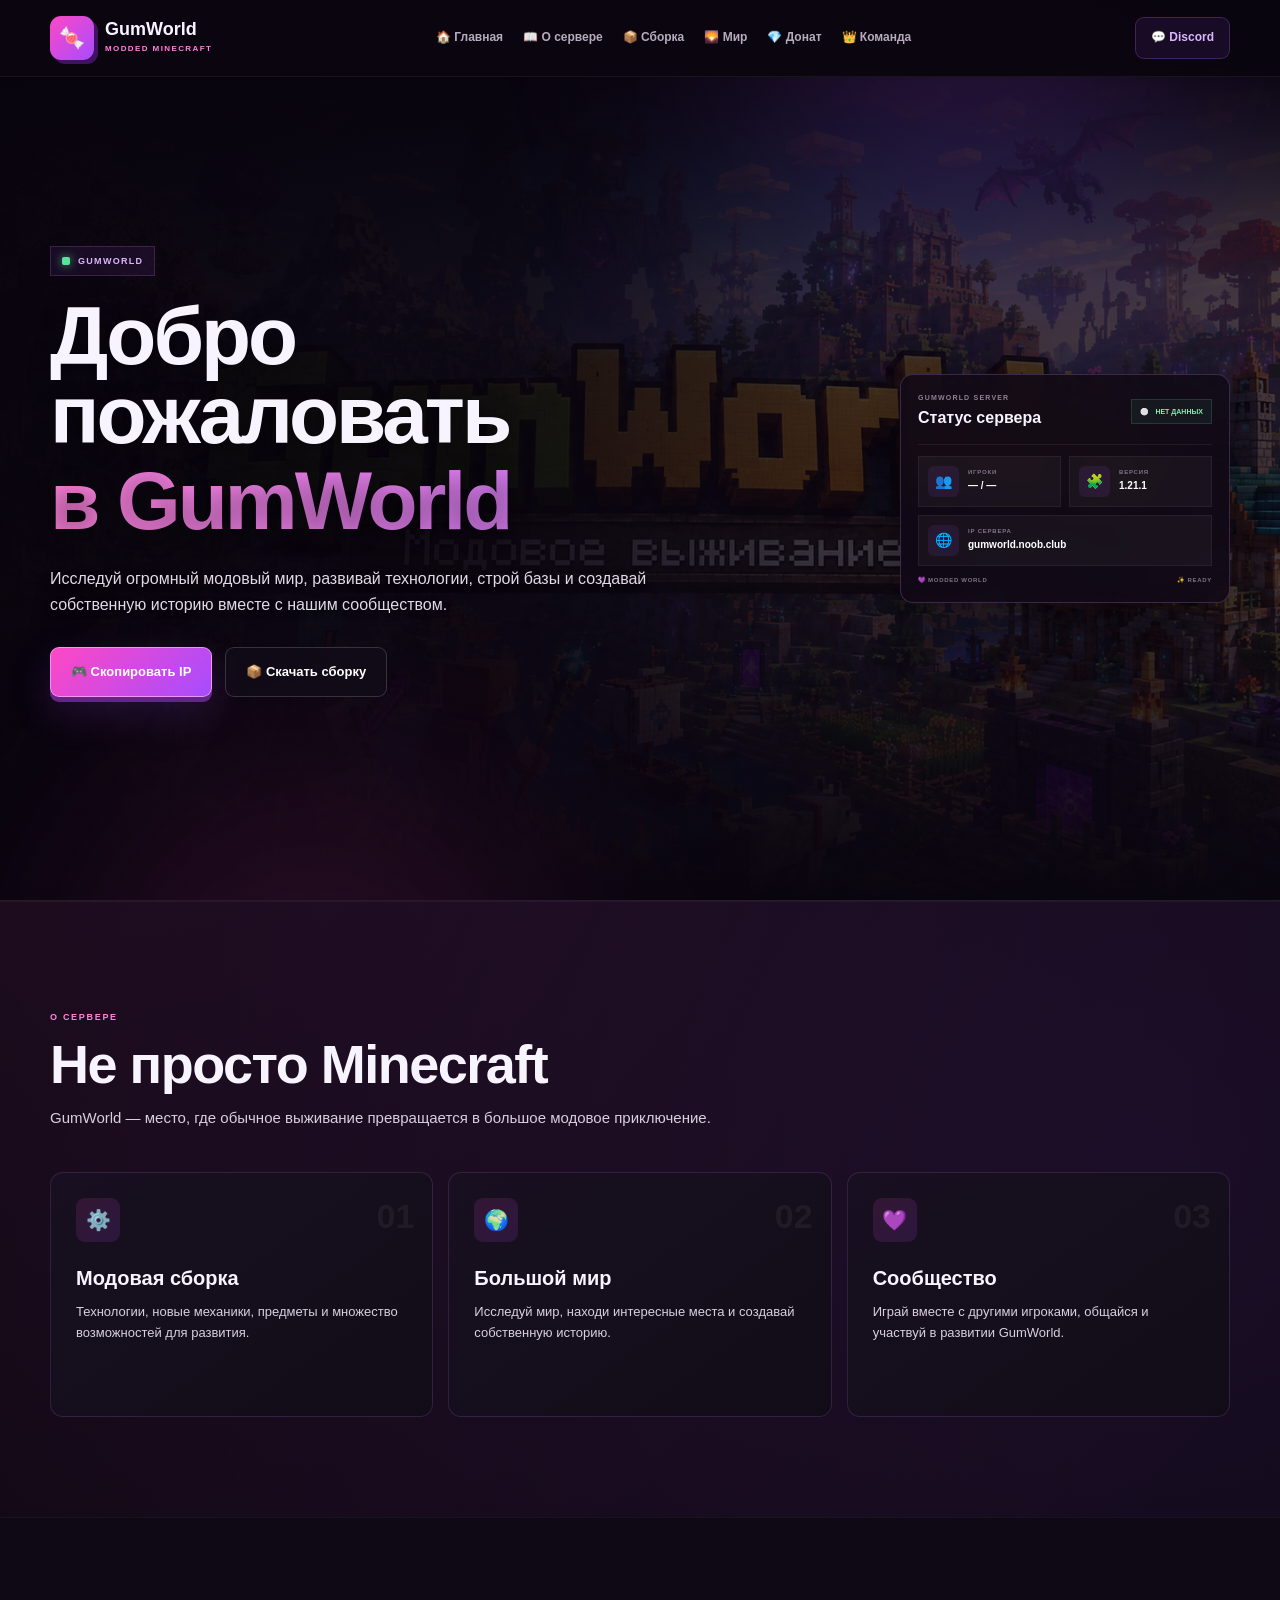
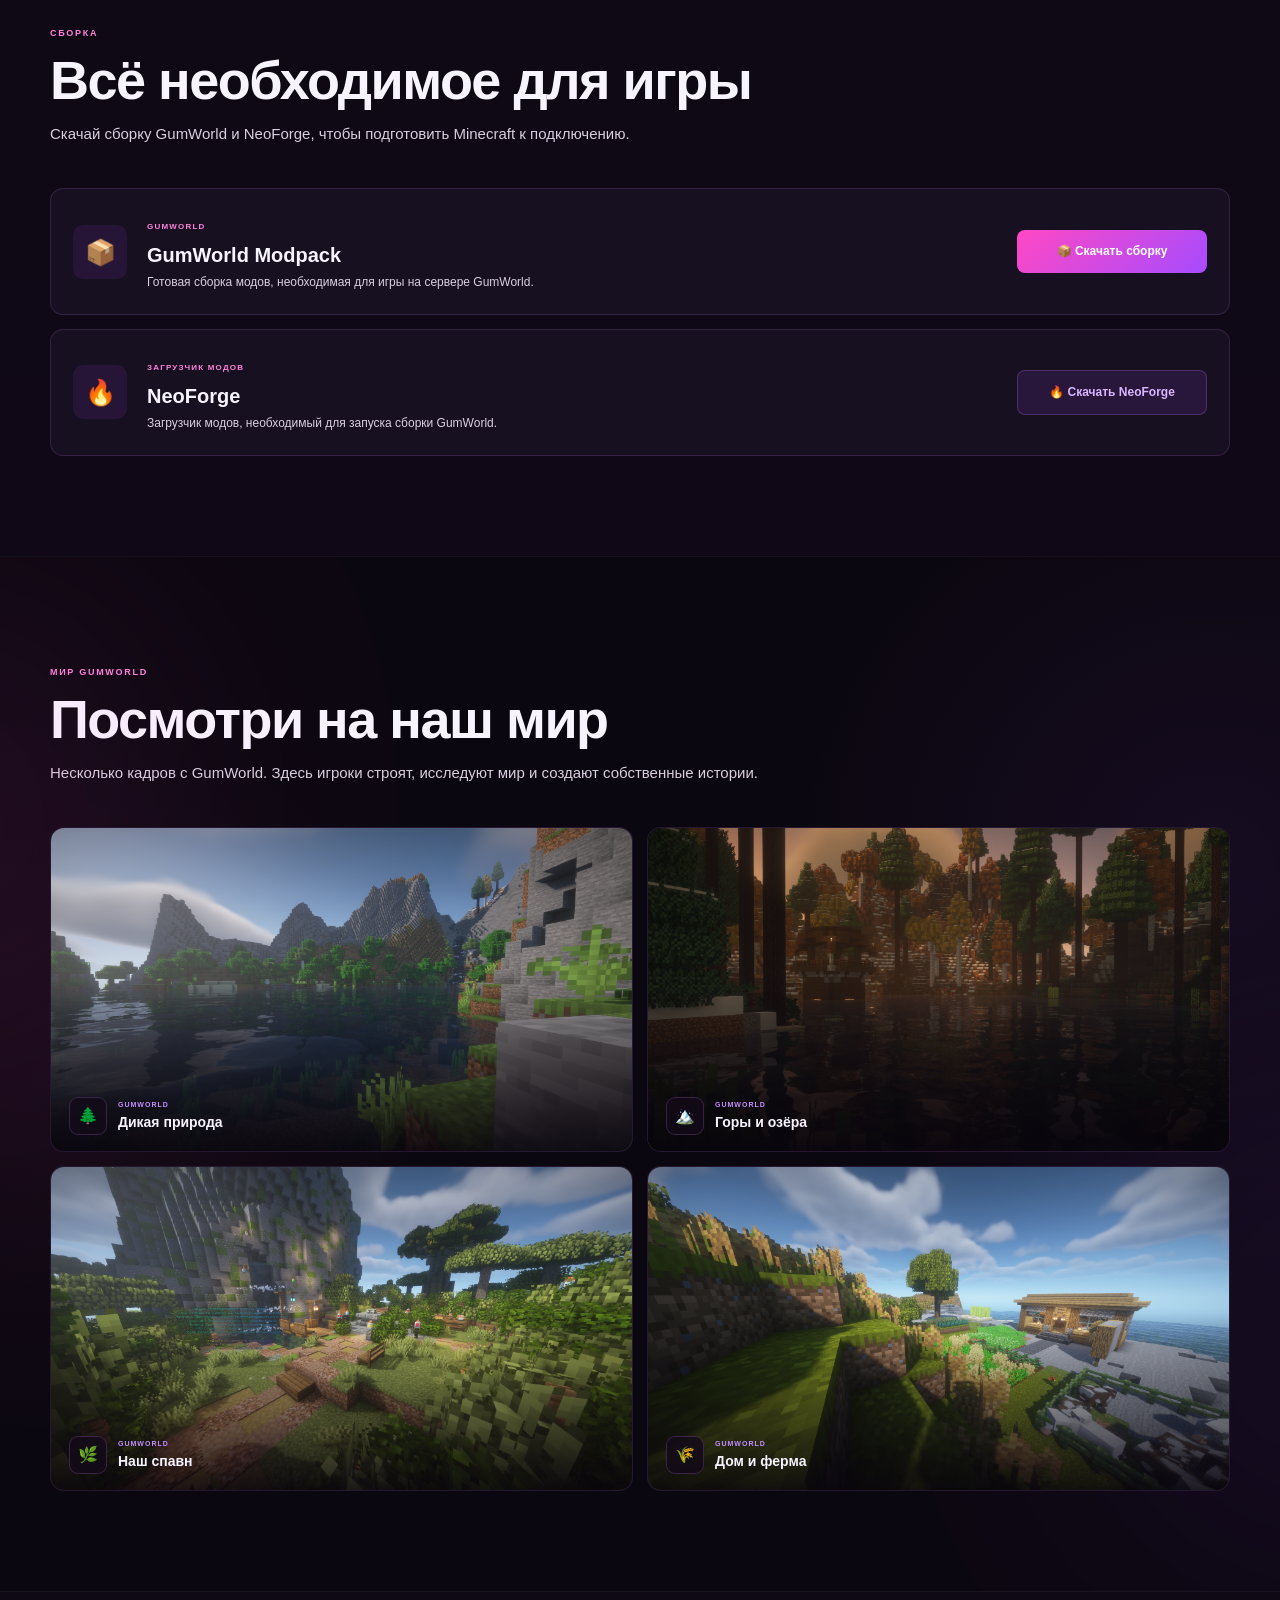
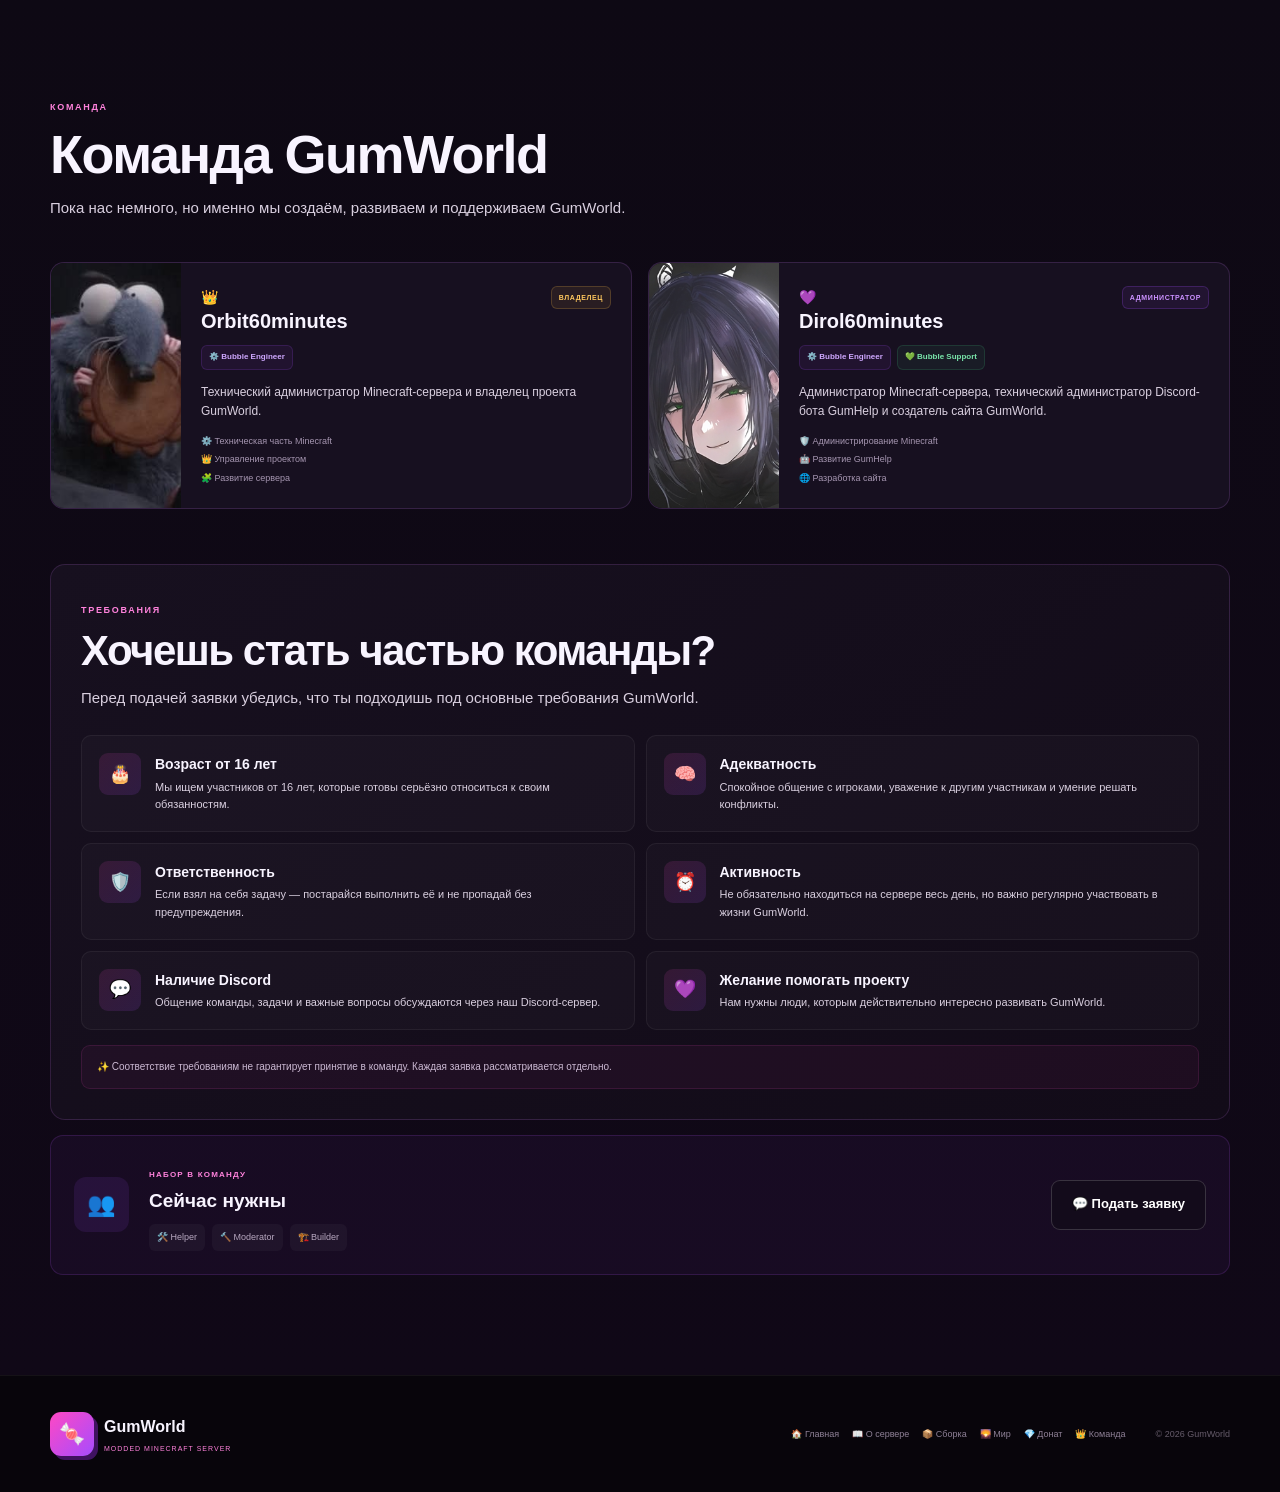
==== commit 689f44cf: "Add files via upload" ====
--- a/index.html
+++ b/index.html
@@ -22,15 +22,23 @@
 
 <body>
 
+<!-- ==========================================
+     HEADER
+========================================== -->
+
 <header class="header">
 
     <div class="container header-inner">
 
-        <a href="#home" class="logo">
+        <a
+            href="#home"
+            class="logo"
+        >
 
             <span class="logo-icon">
                 🍬
             </span>
+
 
             <span class="logo-text">
 
@@ -96,27 +104,37 @@
 
 <main>
 
+
+<!-- ==========================================
+     HERO
+========================================== -->
+
 <section
     class="hero"
     id="home"
 >
 
     <div class="hero-background"></div>
-    <div class="hero-dark"></div>
-
-    <div class="hero-glow hero-glow-one"></div>
-    <div class="hero-glow hero-glow-two"></div>
+    <div class="hero-overlay"></div>
+    <div class="hero-glow hero-glow-1"></div>
+    <div class="hero-glow hero-glow-2"></div>
 
 
     <div class="container hero-inner">
 
+
         <div class="hero-content">
 
-            <div class="hero-label">
-
-                <span class="status-dot"></span>
-
-                GUMWORLD ONLINE
+            <div class="hero-badge">
+
+                <span
+                    class="status-dot"
+                    id="heroStatusDot"
+                ></span>
+
+                <span id="heroStatusText">
+                    GUMWORLD ONLINE
+                </span>
 
             </div>
 
@@ -145,7 +163,7 @@
             <div class="hero-buttons">
 
                 <button
-                    class="button button-main"
+                    class="button button-primary"
                     id="copyIpButton"
                     type="button"
                 >
@@ -171,9 +189,11 @@
         </div>
 
 
+        <!-- SERVER WIDGET -->
+
         <aside class="server-widget">
 
-            <div class="server-widget-header">
+            <div class="server-widget-top">
 
                 <div>
 
@@ -181,34 +201,38 @@
                         GUMWORLD SERVER
                     </span>
 
-                    <strong>
+                    <h2>
                         Статус сервера
-                    </strong>
+                    </h2>
 
                 </div>
 
 
                 <div
-                    class="online-badge"
+                    class="server-status"
                     id="serverStatus"
                 >
 
                     <span class="status-dot"></span>
 
-                    ONLINE
+                    <span>
+                        ONLINE
+                    </span>
 
                 </div>
 
             </div>
 
 
-            <div class="server-widget-info">
-
-                <div class="server-mini-stat">
-
-                    <span class="server-mini-icon">
+            <div class="server-stats">
+
+
+                <div class="server-stat">
+
+                    <span class="server-stat-icon">
                         👥
                     </span>
+
 
                     <div>
 
@@ -225,11 +249,12 @@
                 </div>
 
 
-                <div class="server-mini-stat">
-
-                    <span class="server-mini-icon">
+                <div class="server-stat">
+
+                    <span class="server-stat-icon">
                         🧩
                     </span>
+
 
                     <div>
 
@@ -249,14 +274,15 @@
 
 
             <button
-                class="server-address"
+                class="server-ip"
                 id="serverAddressButton"
                 type="button"
             >
 
-                <span>
+                <span class="server-stat-icon">
                     🌐
                 </span>
+
 
                 <div>
 
@@ -273,14 +299,14 @@
             </button>
 
 
-            <div class="server-widget-footer">
+            <div class="server-widget-bottom">
 
                 <span>
                     💜 MODDED WORLD
                 </span>
 
                 <span>
-                    READY
+                    ✨ READY
                 </span>
 
             </div>
@@ -291,6 +317,10 @@
 
 </section>
 
+
+<!-- ==========================================
+     ABOUT
+========================================== -->
 
 <section
     class="section"
@@ -305,14 +335,17 @@
                 О СЕРВЕРЕ
             </span>
 
+
             <h2>
                 Не просто Minecraft
             </h2>
 
+
             <p>
 
-                GumWorld — место, где обычное выживание
-                превращается в большое модовое приключение.
+                GumWorld — место, где обычное
+                выживание превращается в большое
+                модовое приключение.
 
             </p>
 
@@ -321,68 +354,77 @@
 
         <div class="features">
 
-            <article class="feature">
-
-                <div class="feature-icon">
-                    ⚙️
-                </div>
+
+            <article class="feature-card">
 
                 <span class="feature-number">
                     01
                 </span>
 
+                <div class="feature-icon">
+                    ⚙️
+                </div>
+
                 <h3>
                     Модовая сборка
                 </h3>
 
                 <p>
+
                     Технологии, новые механики,
                     предметы и множество возможностей
                     для развития.
+
                 </p>
 
             </article>
 
 
-            <article class="feature">
-
-                <div class="feature-icon">
-                    🌍
-                </div>
+            <article class="feature-card">
 
                 <span class="feature-number">
                     02
                 </span>
 
+                <div class="feature-icon">
+                    🌍
+                </div>
+
                 <h3>
                     Большой мир
                 </h3>
 
                 <p>
+
                     Исследуй мир, находи интересные
-                    места и создавай собственную историю.
+                    места и создавай собственную
+                    историю.
+
                 </p>
 
             </article>
 
 
-            <article class="feature">
-
-                <div class="feature-icon">
-                    💜
-                </div>
+            <article class="feature-card">
 
                 <span class="feature-number">
                     03
                 </span>
 
+                <div class="feature-icon">
+                    💜
+                </div>
+
                 <h3>
                     Сообщество
                 </h3>
 
                 <p>
+
                     Играй вместе с другими игроками,
-                    общайся и участвуй в развитии GumWorld.
+                    общайся и участвуй в развитии
+                    GumWorld.
+
                 </p>
 
             </article>
@@ -393,6 +435,10 @@
 
 </section>
 
+
+<!-- ==========================================
+     MODPACK
+========================================== -->
 
 <section
     class="section section-alt"
@@ -407,19 +453,25 @@
                 СБОРКА
             </span>
 
+
             <h2>
                 Всё необходимое для игры
             </h2>
 
+
             <p>
+
                 Скачай сборку GumWorld и NeoForge,
-                чтобы подготовить Minecraft к подключению.
+                чтобы подготовить Minecraft
+                к подключению.
+
             </p>
 
         </div>
 
 
         <div class="downloads">
+
 
             <article class="download-card">
 
@@ -428,9 +480,9 @@
                 </div>
 
 
-                <div class="download-info">
-
-                    <span>
+                <div class="download-content">
+
+                    <span class="download-caption">
                         GUMWORLD
                     </span>
 
@@ -439,8 +491,11 @@
                     </h3>
 
                     <p>
+
                         Готовая сборка модов,
-                        необходимая для игры на сервере.
+                        необходимая для игры
+                        на сервере GumWorld.
+
                     </p>
 
                 </div>
@@ -465,9 +520,9 @@
                 </div>
 
 
-                <div class="download-info">
-
-                    <span>
+                <div class="download-content">
+
+                    <span class="download-caption">
                         ЗАГРУЗЧИК МОДОВ
                     </span>
 
@@ -476,8 +531,11 @@
                     </h3>
 
                     <p>
+
                         Загрузчик модов,
-                        необходимый для запуска сборки GumWorld.
+                        необходимый для запуска
+                        сборки GumWorld.
+
                     </p>
 
                 </div>
@@ -487,7 +545,7 @@
                     href="https://neoforged.net/"
                     target="_blank"
                     rel="noopener noreferrer"
-                    class="download-button download-button-secondary"
+                    class="download-button download-button-alt"
                 >
                     🔥 Скачать NeoForge
                 </a>
@@ -501,17 +559,17 @@
 </section>
 
 
-<!-- =========================================
-     МИР GUMWORLD — 4 КАРТИНКИ
-========================================= -->
+<!-- ==========================================
+     WORLD
+========================================== -->
 
 <section
     class="section world-section"
     id="world"
 >
 
-    <div class="world-glow world-glow-one"></div>
-    <div class="world-glow world-glow-two"></div>
+    <div class="world-glow world-glow-left"></div>
+    <div class="world-glow world-glow-right"></div>
 
 
     <div class="container">
@@ -522,36 +580,59 @@
                 МИР GUMWORLD
             </span>
 
+
             <h2>
                 Посмотри на наш мир
             </h2>
 
+
             <p>
+
                 Несколько кадров с GumWorld.
                 Здесь игроки строят, исследуют мир
                 и создают собственные истории.
+
             </p>
 
         </div>
 
 
+        <!--
+            WORLD-1 УБРАН.
+            ОСТАЛИСЬ ТОЛЬКО 4 КАРТИНКИ.
+        -->
+
         <div class="world-gallery">
 
 
-            <article class="world-shot">
+            <article class="world-card">
 
                 <img
                     src="assets/world-2.png"
                     alt="Дикая природа GumWorld"
                 >
 
-                <div class="world-shot-overlay">
-
-                    <span>🌲</span>
+
+                <div class="world-card-shade"></div>
+
+
+                <div class="world-card-info">
+
+                    <span class="world-card-icon">
+                        🌲
+                    </span>
+
 
                     <div>
-                        <small>GUMWORLD</small>
-                        <strong>Дикая природа</strong>
+
+                        <small>
+                            GUMWORLD
+                        </small>
+
+                        <strong>
+                            Дикая природа
+                        </strong>
+
                     </div>
 
                 </div>
@@ -559,20 +640,34 @@
             </article>
 
 
-            <article class="world-shot">
+            <article class="world-card">
 
                 <img
                     src="assets/world-3.png"
                     alt="Горы и озёра GumWorld"
                 >
 
-                <div class="world-shot-overlay">
-
-                    <span>🏔️</span>
+
+                <div class="world-card-shade"></div>
+
+
+                <div class="world-card-info">
+
+                    <span class="world-card-icon">
+                        🏔️
+                    </span>
+
 
                     <div>
-                        <small>GUMWORLD</small>
-                        <strong>Горы и озёра</strong>
+
+                        <small>
+                            GUMWORLD
+                        </small>
+
+                        <strong>
+                            Горы и озёра
+                        </strong>
+
                     </div>
 
                 </div>
@@ -580,20 +675,34 @@
             </article>
 
 
-            <article class="world-shot">
+            <article class="world-card">
 
                 <img
                     src="assets/world-4.png"
                     alt="Спавн GumWorld"
                 >
 
-                <div class="world-shot-overlay">
-
-                    <span>🌿</span>
+
+                <div class="world-card-shade"></div>
+
+
+                <div class="world-card-info">
+
+                    <span class="world-card-icon">
+                        🌿
+                    </span>
+
 
                     <div>
-                        <small>GUMWORLD</small>
-                        <strong>Наш спавн</strong>
+
+                        <small>
+                            GUMWORLD
+                        </small>
+
+                        <strong>
+                            Наш спавн
+                        </strong>
+
                     </div>
 
                 </div>
@@ -601,20 +710,34 @@
             </article>
 
 
-            <article class="world-shot">
+            <article class="world-card">
 
                 <img
                     src="assets/world-5.png"
                     alt="Дом и ферма GumWorld"
                 >
 
-                <div class="world-shot-overlay">
-
-                    <span>🌾</span>
+
+                <div class="world-card-shade"></div>
+
+
+                <div class="world-card-info">
+
+                    <span class="world-card-icon">
+                        🌾
+                    </span>
+
 
                     <div>
-                        <small>GUMWORLD</small>
-                        <strong>Дом и ферма</strong>
+
+                        <small>
+                            GUMWORLD
+                        </small>
+
+                        <strong>
+                            Дом и ферма
+                        </strong>
+
                     </div>
 
                 </div>
@@ -627,6 +750,10 @@
 
 </section>
 
+
+<!-- ==========================================
+     TEAM
+========================================== -->
 
 <section
     class="section section-alt"
@@ -641,14 +768,18 @@
                 КОМАНДА
             </span>
 
+
             <h2>
                 Команда GumWorld
             </h2>
 
+
             <p>
+
                 Пока нас немного,
                 но именно мы создаём,
                 развиваем и поддерживаем GumWorld.
+
             </p>
 
         </div>
@@ -656,7 +787,10 @@
 
         <div class="team-grid">
 
-            <article class="member">
+
+            <!-- ORBIT -->
+
+            <article class="member-card">
 
                 <div class="member-avatar">
 
@@ -670,7 +804,7 @@
 
                 <div class="member-content">
 
-                    <div class="member-top">
+                    <div class="member-title">
 
                         <div>
 
@@ -685,7 +819,7 @@
                         </div>
 
 
-                        <span class="member-rank owner">
+                        <span class="rank rank-owner">
                             ВЛАДЕЛЕЦ
                         </span>
 
@@ -702,8 +836,11 @@
 
 
                     <p>
-                        Технический администратор Minecraft-сервера
-                        и владелец проекта GumWorld.
+
+                        Технический администратор
+                        Minecraft-сервера и владелец
+                        проекта GumWorld.
+
                     </p>
 
 
@@ -728,7 +865,9 @@
             </article>
 
 
-            <article class="member">
+            <!-- DIROL -->
+
+            <article class="member-card">
 
                 <div class="member-avatar">
 
@@ -742,7 +881,7 @@
 
                 <div class="member-content">
 
-                    <div class="member-top">
+                    <div class="member-title">
 
                         <div>
 
@@ -757,7 +896,7 @@
                         </div>
 
 
-                        <span class="member-rank admin">
+                        <span class="rank rank-admin">
                             АДМИНИСТРАТОР
                         </span>
 
@@ -770,7 +909,7 @@
                             ⚙️ Bubble Engineer
                         </span>
 
-                        <span class="support">
+                        <span class="role-support">
                             💚 Bubble Support
                         </span>
 
@@ -778,9 +917,12 @@
 
 
                     <p>
+
                         Администратор Minecraft-сервера,
-                        технический администратор Discord-бота
-                        GumHelp и создатель сайта GumWorld.
+                        технический администратор
+                        Discord-бота GumHelp
+                        и создатель сайта GumWorld.
+
                     </p>
 
 
@@ -807,6 +949,10 @@
         </div>
 
 
+        <!-- ==========================================
+             REQUIREMENTS
+        =========================================== -->
+
         <div class="requirements">
 
             <div class="requirements-heading">
@@ -815,14 +961,18 @@
                     ТРЕБОВАНИЯ
                 </span>
 
+
                 <h2>
                     Хочешь стать частью команды?
                 </h2>
 
+
                 <p>
+
                     Перед подачей заявки убедись,
                     что ты подходишь под основные
                     требования GumWorld.
+
                 </p>
 
             </div>
@@ -830,11 +980,13 @@
 
             <div class="requirements-grid">
 
-                <article class="requirement">
-
-                    <div class="requirement-icon">
+
+                <article class="requirement-card">
+
+                    <span class="requirement-icon">
                         🎂
-                    </div>
+                    </span>
+
 
                     <div>
 
@@ -843,9 +995,11 @@
                         </h3>
 
                         <p>
+
                             Мы ищем участников от 16 лет,
-                            которые готовы серьёзно относиться
-                            к своим обязанностям.
+                            которые готовы серьёзно
+                            относиться к своим обязанностям.
+
                         </p>
 
                     </div>
@@ -853,11 +1007,12 @@
                 </article>
 
 
-                <article class="requirement">
-
-                    <div class="requirement-icon">
+                <article class="requirement-card">
+
+                    <span class="requirement-icon">
                         🧠
-                    </div>
+                    </span>
+
 
                     <div>
 
@@ -866,9 +1021,11 @@
                         </h3>
 
                         <p>
+
                             Спокойное общение с игроками,
                             уважение к другим участникам
                             и умение решать конфликты.
+
                         </p>
 
                     </div>
@@ -876,11 +1033,12 @@
                 </article>
 
 
-                <article class="requirement">
-
-                    <div class="requirement-icon">
+                <article class="requirement-card">
+
+                    <span class="requirement-icon">
                         🛡️
-                    </div>
+                    </span>
+
 
                     <div>
 
@@ -889,9 +1047,11 @@
                         </h3>
 
                         <p>
+
                             Если взял на себя задачу —
                             постарайся выполнить её
                             и не пропадай без предупреждения.
+
                         </p>
 
                     </div>
@@ -899,11 +1059,12 @@
                 </article>
 
 
-                <article class="requirement">
-
-                    <div class="requirement-icon">
+                <article class="requirement-card">
+
+                    <span class="requirement-icon">
                         ⏰
-                    </div>
+                    </span>
+
 
                     <div>
 
@@ -912,10 +1073,12 @@
                         </h3>
 
                         <p>
+
                             Не обязательно находиться
                             на сервере весь день,
                             но важно регулярно участвовать
                             в жизни GumWorld.
+
                         </p>
 
                     </div>
@@ -923,11 +1086,12 @@
                 </article>
 
 
-                <article class="requirement">
-
-                    <div class="requirement-icon">
+                <article class="requirement-card">
+
+                    <span class="requirement-icon">
                         💬
-                    </div>
+                    </span>
+
 
                     <div>
 
@@ -936,9 +1100,11 @@
                         </h3>
 
                         <p>
+
                             Общение команды, задачи
                             и важные вопросы обсуждаются
                             через наш Discord-сервер.
+
                         </p>
 
                     </div>
@@ -946,11 +1112,12 @@
                 </article>
 
 
-                <article class="requirement">
-
-                    <div class="requirement-icon">
+                <article class="requirement-card">
+
+                    <span class="requirement-icon">
                         💜
-                    </div>
+                    </span>
+
 
                     <div>
 
@@ -959,9 +1126,11 @@
                         </h3>
 
                         <p>
-                            Нам нужны люди, которым
-                            действительно интересно
+
+                            Нам нужны люди,
+                            которым действительно интересно
                             развивать GumWorld.
+
                         </p>
 
                     </div>
@@ -972,13 +1141,19 @@
 
 
             <div class="requirements-note">
+
                 ✨ Соответствие требованиям
                 не гарантирует принятие в команду.
                 Каждая заявка рассматривается отдельно.
+
             </div>
 
         </div>
 
+
+        <!-- ==========================================
+             RECRUITMENT
+        =========================================== -->
 
         <div class="recruitment">
 
@@ -987,7 +1162,7 @@
             </div>
 
 
-            <div class="recruitment-text">
+            <div class="recruitment-content">
 
                 <span>
                     НАБОР В КОМАНДУ
@@ -1021,7 +1196,7 @@
                 href="https://discord.gg/zU57nHHbJE"
                 target="_blank"
                 rel="noopener noreferrer"
-                class="button button-secondary recruitment-button"
+                class="button button-secondary"
             >
                 💬 Подать заявку
             </a>
@@ -1035,6 +1210,10 @@
 </main>
 
 
+<!-- ==========================================
+     FOOTER
+========================================== -->
+
 <footer class="footer">
 
     <div class="container footer-inner">
@@ -1044,6 +1223,7 @@
             <span class="logo-icon">
                 🍬
             </span>
+
 
             <div>
 
--- a/style.css
+++ b/style.css
@@ -1,26 +1,37 @@
+/* ==========================================
+   GUMWORLD
+========================================== */
+
 :root {
-    --background: #0b0710;
-    --background-alt: #100917;
+
+    --bg: #0b0710;
+    --bg-2: #100817;
 
     --card: #171020;
-
-    --border: rgba(205, 127, 255, 0.17);
-    --border-strong: rgba(216, 105, 255, 0.30);
+    --card-2: #1d1428;
 
     --pink: #ff48c4;
-    --pink-light: #ff83da;
+    --pink-light: #ff82dc;
 
     --purple: #a64cff;
-    --purple-light: #c27aff;
+    --purple-light: #c47aff;
+
+    --green: #59e49c;
 
     --white: #f8f4ff;
-    --text: #ded3e8;
-
-    --green: #57e59a;
+    --text: #d9cfdf;
+    --muted: #978a9e;
+
+    --border: rgba(213, 126, 255, 0.16);
+    --border-strong: rgba(225, 126, 255, 0.30);
 
     --container: 1180px;
 }
 
+
+/* ==========================================
+   RESET
+========================================== */
 
 * {
     margin: 0;
@@ -35,25 +46,27 @@
 
 
 body {
+
+    min-height: 100vh;
+
     background:
         radial-gradient(
-            circle at 15% 20%,
+            circle at 10% 15%,
             rgba(255, 72, 196, 0.08),
-            transparent 30%
+            transparent 32%
         ),
 
         radial-gradient(
-            circle at 85% 30%,
-            rgba(166, 76, 255, 0.10),
+            circle at 90% 25%,
+            rgba(166, 76, 255, 0.09),
             transparent 35%
         ),
 
-        var(--background);
+        var(--bg);
 
     color: var(--white);
 
     font-family:
-        Inter,
         Arial,
         Helvetica,
         sans-serif;
@@ -77,11 +90,13 @@
 
 img {
     display: block;
+
     max-width: 100%;
 }
 
 
 .container {
+
     width:
         min(
             calc(100% - 40px),
@@ -92,49 +107,74 @@
 }
 
 
-/* HEADER */
+/* ==========================================
+   HEADER
+========================================== */
 
 .header {
+
     position: sticky;
+
     top: 0;
+
     z-index: 1000;
 
     background:
-        rgba(11, 7, 16, 0.91);
-
-    backdrop-filter:
-        blur(18px);
+        rgba(10, 6, 15, 0.93);
 
     border-bottom:
         1px solid
         rgba(255, 255, 255, 0.06);
+
+    backdrop-filter:
+        blur(18px);
+
+    -webkit-backdrop-filter:
+        blur(18px);
 }
 
 
 .header-inner {
-    min-height: 74px;
+
+    min-height: 76px;
 
     display: flex;
+
     align-items: center;
+
     justify-content: space-between;
 
-    gap: 30px;
-}
-
+    gap: 28px;
+}
+
+
+/* ==========================================
+   LOGO
+========================================== */
 
 .logo {
+
     display: flex;
+
     align-items: center;
+
     gap: 11px;
+
+    flex-shrink: 0;
 }
 
 
 .logo-icon {
-    width: 42px;
-    height: 42px;
+
+    width: 44px;
+
+    height: 44px;
 
     display: grid;
+
     place-items: center;
+
+    border-radius: 11px;
 
     background:
         linear-gradient(
@@ -143,24 +183,26 @@
             var(--purple)
         );
 
-    border-radius: 11px;
-
     box-shadow:
         4px 4px 0
-        rgba(101, 34, 153, 0.60);
-
-    font-size: 20px;
+        rgba(88, 25, 133, 0.70);
+
+    font-size: 21px;
 }
 
 
 .logo-text strong {
+
     display: block;
+
     font-size: 18px;
+
     line-height: 1;
 }
 
 
 .logo-text small {
+
     display: block;
 
     margin-top: 5px;
@@ -168,46 +210,66 @@
     color: var(--pink-light);
 
     font-size: 8px;
-    font-weight: 800;
-
-    letter-spacing: 1.5px;
-}
-
+
+    font-weight: 900;
+
+    letter-spacing: 1.4px;
+}
+
+
+/* ==========================================
+   NAVIGATION
+========================================== */
 
 .navigation {
+
     display: flex;
+
     align-items: center;
 
+    justify-content: center;
+
     gap: 20px;
 
-    color: #b7a9c2;
+    color: #b8abbf;
 
     font-size: 12px;
-    font-weight: 600;
+
+    font-weight: 700;
 }
 
 
 .navigation a {
+
     position: relative;
 
-    padding: 8px 0;
+    padding: 10px 0;
+
+    white-space: nowrap;
 
     transition:
-        color 0.2s,
-        transform 0.2s;
+        color 0.2s ease,
+        transform 0.2s ease;
 }
 
 
 .navigation a::after {
+
     content: "";
 
     position: absolute;
 
     left: 0;
-    bottom: 1px;
-
-    width: 0;
+
+    right: 0;
+
+    bottom: 3px;
+
     height: 2px;
+
+    transform: scaleX(0);
+
+    transform-origin: center;
 
     background:
         linear-gradient(
@@ -216,199 +278,284 @@
             var(--purple)
         );
 
-    transition: width 0.2s;
+    transition:
+        transform 0.2s ease;
 }
 
 
 .navigation a:hover {
+
     color: white;
-    transform: translateY(-1px);
+
+    transform:
+        translateY(-1px);
 }
 
 
 .navigation a:hover::after {
-    width: 100%;
+
+    transform:
+        scaleX(1);
 }
 
 
 .discord-header {
-    padding: 10px 16px;
+
+    flex-shrink: 0;
+
+    padding:
+        10px 15px;
 
     border-radius: 9px;
+
+    background:
+        rgba(159, 70, 255, 0.10);
 
     border:
         1px solid
-        rgba(177, 91, 255, 0.30);
-
-    background:
-        rgba(159, 70, 255, 0.10);
-
-    color: #d7b0ff;
-
-    font-size: 13px;
-    font-weight: 700;
-
-    white-space: nowrap;
-}
-
-
-/* HERO */
+        rgba(188, 106, 255, 0.25);
+
+    color: #d9b6ff;
+
+    font-size: 12px;
+
+    font-weight: 800;
+
+    transition:
+        0.2s ease;
+}
+
+
+.discord-header:hover {
+
+    transform:
+        translateY(-2px);
+
+    background:
+        rgba(159, 70, 255, 0.18);
+}
+
+
+/* ==========================================
+   HERO
+========================================== */
 
 .hero {
+
     position: relative;
 
-    min-height: 720px;
+    min-height:
+        calc(100vh - 76px);
 
     display: flex;
+
     align-items: center;
 
     overflow: hidden;
+
+    border-bottom:
+        1px solid
+        rgba(255, 255, 255, 0.05);
 }
 
 
 .hero-background {
+
     position: absolute;
+
     inset: 0;
 
     background-image:
         url("assets/banner.png");
 
     background-size: cover;
+
     background-position: center;
 
-    opacity: 0.42;
-}
-
-
-.hero-dark {
+    opacity: 0.48;
+
+    transform:
+        scale(1.015);
+}
+
+
+.hero-overlay {
+
     position: absolute;
+
     inset: 0;
 
     background:
+
         linear-gradient(
             90deg,
-            rgba(9, 5, 14, 0.97),
-            rgba(9, 5, 14, 0.88) 38%,
-            rgba(9, 5, 14, 0.53)
+            rgba(8, 4, 13, 0.97) 0%,
+            rgba(8, 4, 13, 0.87) 38%,
+            rgba(8, 4, 13, 0.48) 68%,
+            rgba(8, 4, 13, 0.36) 100%
         ),
 
         linear-gradient(
             0deg,
-            #0b0710,
-            transparent 55%
+            var(--bg) 0%,
+            rgba(11, 7, 16, 0.15) 42%,
+            rgba(11, 7, 16, 0.18) 75%,
+            var(--bg) 100%
         );
 }
 
 
 .hero-glow {
+
     position: absolute;
 
-    width: 400px;
-    height: 400px;
+    width: 420px;
+
+    height: 420px;
 
     border-radius: 50%;
 
-    filter: blur(120px);
-}
-
-
-.hero-glow-one {
-    top: -200px;
-    right: 10%;
+    filter:
+        blur(130px);
+
+    pointer-events: none;
+}
+
+
+.hero-glow-1 {
+
+    top: -260px;
+
+    right: 8%;
 
     background:
         rgba(166, 76, 255, 0.20);
 }
 
 
-.hero-glow-two {
-    bottom: -250px;
-    left: 10%;
-
-    background:
-        rgba(255, 72, 196, 0.13);
+.hero-glow-2 {
+
+    bottom: -300px;
+
+    left: 8%;
+
+    background:
+        rgba(255, 72, 196, 0.15);
 }
 
 
 .hero-inner {
+
     position: relative;
+
     z-index: 2;
 
     display: grid;
 
     grid-template-columns:
-        minmax(0, 700px)
-        minmax(260px, 330px);
-
-    justify-content: space-between;
+        minmax(0, 1fr)
+        330px;
+
     align-items: center;
 
-    gap: 70px;
+    gap: 80px;
+
+    padding:
+        80px 0;
 }
 
 
 .hero-content {
-    padding: 70px 0;
-}
-
-
-.hero-label {
+
+    max-width: 720px;
+}
+
+
+.hero-badge {
+
     width: fit-content;
 
-    display: flex;
+    display: inline-flex;
+
     align-items: center;
 
     gap: 8px;
 
-    padding: 7px 11px;
-
-    margin-bottom: 22px;
-
-    background:
-        rgba(181, 78, 255, 0.09);
+    margin-bottom: 21px;
+
+    padding:
+        7px 11px;
 
     border:
         1px solid
-        rgba(191, 94, 255, 0.22);
-
-    color: #d8a8ff;
+        rgba(200, 112, 255, 0.20);
+
+    background:
+        rgba(165, 76, 255, 0.09);
+
+    color: #ddb5ff;
 
     font-size: 9px;
+
     font-weight: 900;
 
-    letter-spacing: 1.6px;
+    letter-spacing: 1.3px;
 }
 
 
 .status-dot {
-    width: 7px;
-    height: 7px;
+
+    width: 8px;
+
+    height: 8px;
 
     display: inline-block;
+
+    flex-shrink: 0;
+
+    border-radius: 2px;
 
     background: var(--green);
 
     box-shadow:
         0 0 10px
-        rgba(87, 229, 154, 0.70);
+        rgba(89, 228, 156, 0.75);
+}
+
+
+.status-dot.offline {
+
+    background: #ff5d75;
+
+    box-shadow:
+        0 0 10px
+        rgba(255, 93, 117, 0.6);
 }
 
 
 .hero h1 {
+
+    max-width: 720px;
+
     font-size:
         clamp(
-            52px,
-            6.5vw,
-            86px
+            50px,
+            6.4vw,
+            84px
         );
 
     line-height: 0.96;
 
     letter-spacing: -3px;
+
+    text-shadow:
+        0 5px 22px
+        rgba(0, 0, 0, 0.45);
 }
 
 
 .hero h1 span {
+
     display: block;
 
     margin-top: 8px;
@@ -420,26 +567,34 @@
             var(--purple-light)
         );
 
+    -webkit-background-clip: text;
+
     background-clip: text;
-    -webkit-background-clip: text;
 
     color: transparent;
 }
 
 
 .hero-description {
-    max-width: 610px;
+
+    max-width: 620px;
 
     margin-top: 25px;
 
-    color: #e0d7e6;
+    color: #e2d9e7;
 
     font-size: 16px;
+
+    text-shadow:
+        0 2px 7px
+        rgba(0, 0, 0, 0.70);
 }
 
 
 .hero-buttons {
+
     display: flex;
+
     flex-wrap: wrap;
 
     gap: 13px;
@@ -448,28 +603,49 @@
 }
 
 
+/* ==========================================
+   BUTTONS
+========================================== */
+
 .button {
+
     min-height: 50px;
 
     display: inline-flex;
+
     align-items: center;
+
     justify-content: center;
 
-    padding: 0 20px;
+    gap: 6px;
+
+    padding:
+        0 20px;
 
     border-radius: 9px;
 
+    border: 0;
+
     cursor: pointer;
 
     font-size: 13px;
-    font-weight: 800;
-}
-
-
-.button-main {
+
+    font-weight: 900;
+
+    transition:
+        transform 0.15s ease,
+        background 0.15s ease,
+        border-color 0.15s ease;
+}
+
+
+.button-primary {
+
+    color: white;
+
     border:
         1px solid
-        #e887ff;
+        rgba(247, 180, 255, 0.72);
 
     background:
         linear-gradient(
@@ -478,26 +654,57 @@
             var(--purple)
         );
 
+    box-shadow:
+        0 5px 0
+        #642684,
+        0 15px 40px
+        rgba(166, 76, 255, 0.17);
+}
+
+
+.button-primary:hover {
+
+    transform:
+        translateY(-2px);
+}
+
+
+.button-primary:active {
+
+    transform:
+        translateY(3px);
+
+    box-shadow:
+        0 2px 0
+        #642684;
+}
+
+
+.button-secondary {
+
     color: white;
 
-    box-shadow:
-        0 5px 0 #642684;
-}
-
-
-.button-secondary {
     border:
         1px solid
         rgba(255, 255, 255, 0.16);
 
     background:
-        rgba(20, 13, 27, 0.72);
-
-    color: white;
+        rgba(19, 12, 26, 0.76);
+}
+
+
+.button-secondary:hover {
+
+    transform:
+        translateY(-2px);
+
+    background:
+        rgba(36, 23, 47, 0.94);
 }
 
 
 .copy-message {
+
     min-height: 20px;
 
     margin-top: 14px;
@@ -505,35 +712,53 @@
     color: var(--pink-light);
 
     font-size: 12px;
-}
-
-
-/* SERVER */
+
+    font-weight: 700;
+}
+
+
+/* ==========================================
+   SERVER WIDGET
+========================================== */
 
 .server-widget {
-    padding: 15px;
+
+    width: 100%;
+
+    padding: 17px;
 
     border-radius: 13px;
 
     background:
-        rgba(17, 11, 23, 0.88);
+        rgba(16, 10, 22, 0.88);
 
     border:
         1px solid
-        rgba(212, 143, 255, 0.20);
-
-    backdrop-filter: blur(16px);
-}
-
-
-.server-widget-header {
+        rgba(212, 143, 255, 0.22);
+
+    backdrop-filter:
+        blur(18px);
+
+    -webkit-backdrop-filter:
+        blur(18px);
+
+    box-shadow:
+        0 24px 70px
+        rgba(0, 0, 0, 0.36);
+}
+
+
+.server-widget-top {
+
     display: flex;
+
+    align-items: center;
+
     justify-content: space-between;
-    align-items: center;
 
     gap: 15px;
 
-    padding-bottom: 11px;
+    padding-bottom: 13px;
 
     border-bottom:
         1px solid
@@ -542,134 +767,208 @@
 
 
 .server-caption {
+
     display: block;
 
-    color: #8d7d97;
+    color: #8f8197;
 
     font-size: 7px;
+
     font-weight: 900;
-}
-
-
-.server-widget-header strong {
-    font-size: 15px;
-}
-
-
-.online-badge {
+
+    letter-spacing: 1.2px;
+}
+
+
+.server-widget-top h2 {
+
+    margin-top: 2px;
+
+    font-size: 16px;
+}
+
+
+.server-status {
+
     display: flex;
+
     align-items: center;
 
     gap: 6px;
 
-    padding: 5px 7px;
+    padding:
+        6px 8px;
 
     border:
         1px solid
-        rgba(87, 229, 154, 0.16);
+        rgba(89, 228, 156, 0.17);
+
+    background:
+        rgba(89, 228, 156, 0.06);
 
     color: #7aefae;
 
     font-size: 7px;
+
     font-weight: 900;
 }
 
 
-.server-widget-info {
+.server-status.offline {
+
+    color: #ff8698;
+
+    border-color:
+        rgba(255, 93, 117, 0.18);
+
+    background:
+        rgba(255, 93, 117, 0.05);
+}
+
+
+.server-stats {
+
     display: grid;
 
     grid-template-columns:
-        repeat(2, 1fr);
-
-    gap: 7px;
-
-    margin-top: 10px;
-}
-
-
-.server-mini-stat,
-.server-address {
+        repeat(2, minmax(0, 1fr));
+
+    gap: 8px;
+
+    margin-top: 11px;
+}
+
+
+.server-stat,
+.server-ip {
+
     display: flex;
+
     align-items: center;
 
-    gap: 8px;
-
-    padding: 8px;
-
-    background:
-        rgba(255, 255, 255, 0.035);
+    gap: 9px;
+
+    min-width: 0;
+
+    padding: 9px;
 
     border:
         1px solid
-        rgba(255, 255, 255, 0.05);
-}
-
-
-.server-mini-icon {
-    width: 29px;
-    height: 29px;
+        rgba(255, 255, 255, 0.055);
+
+    background:
+        rgba(255, 255, 255, 0.035);
+
+    color: white;
+}
+
+
+.server-stat-icon {
+
+    width: 31px;
+
+    height: 31px;
 
     display: grid;
+
     place-items: center;
 
+    flex-shrink: 0;
+
+    border-radius: 6px;
+
     background:
         rgba(166, 76, 255, 0.10);
-}
-
-
-.server-mini-stat small,
-.server-address small {
+
+    font-size: 14px;
+}
+
+
+.server-stat small,
+.server-ip small {
+
     display: block;
 
-    color: #827489;
+    color: #817487;
 
     font-size: 6px;
+
     font-weight: 900;
-}
-
-
-.server-mini-stat strong,
-.server-address strong {
+
+    letter-spacing: 0.8px;
+}
+
+
+.server-stat strong,
+.server-ip strong {
+
     display: block;
 
+    margin-top: 1px;
+
+    overflow: hidden;
+
+    text-overflow: ellipsis;
+
     color: white;
 
     font-size: 10px;
-}
-
-
-.server-address {
+
+    white-space: nowrap;
+}
+
+
+.server-ip {
+
     width: 100%;
 
-    margin-top: 7px;
+    margin-top: 8px;
 
     text-align: left;
 
-    color: white;
-
     cursor: pointer;
-}
-
-
-.server-widget-footer {
+
+    font-family: inherit;
+}
+
+
+.server-ip:hover {
+
+    border-color:
+        rgba(224, 130, 255, 0.24);
+}
+
+
+.server-widget-bottom {
+
     display: flex;
+
     justify-content: space-between;
 
-    margin-top: 9px;
+    gap: 10px;
+
+    margin-top: 10px;
 
     color: #817587;
 
     font-size: 6px;
-    font-weight: 800;
-}
-
-
-/* SECTIONS */
+
+    font-weight: 900;
+
+    letter-spacing: 0.7px;
+}
+
+
+/* ==========================================
+   SECTIONS
+========================================== */
 
 .section {
+
     position: relative;
 
-    padding: 100px 0;
+    padding:
+        100px 0;
 
     border-top:
         1px solid
@@ -678,16 +977,18 @@
 
 
 .section-alt {
+
     background:
         linear-gradient(
             180deg,
-            #0d0812,
+            #0e0914,
             #100817
         );
 }
 
 
 .section-heading {
+
     max-width: 730px;
 
     margin-bottom: 42px;
@@ -695,6 +996,7 @@
 
 
 .eyebrow {
+
     display: inline-block;
 
     margin-bottom: 12px;
@@ -702,6 +1004,7 @@
     color: var(--pink-light);
 
     font-size: 9px;
+
     font-weight: 900;
 
     letter-spacing: 1.7px;
@@ -710,19 +1013,23 @@
 
 .section-heading h2,
 .requirements-heading h2 {
+
     font-size:
         clamp(
-            35px,
+            34px,
             5vw,
-            55px
+            54px
         );
 
-    line-height: 1.04;
+    line-height: 1.05;
+
+    letter-spacing: -1.5px;
 }
 
 
 .section-heading p,
 .requirements-heading > p {
+
     margin-top: 13px;
 
     color: var(--text);
@@ -731,26 +1038,36 @@
 }
 
 
-/* FEATURES */
+/* ==========================================
+   FEATURES
+========================================== */
 
 .features {
+
     display: grid;
 
     grid-template-columns:
-        repeat(3, 1fr);
+        repeat(3, minmax(0, 1fr));
 
     gap: 15px;
 }
 
 
-.feature {
+.feature-card {
+
     position: relative;
 
     min-height: 245px;
 
     padding: 25px;
 
+    overflow: hidden;
+
     border-radius: 13px;
+
+    border:
+        1px solid
+        var(--border);
 
     background:
         linear-gradient(
@@ -759,48 +1076,72 @@
             #120c18
         );
 
-    border:
-        1px solid
-        var(--border);
+    transition:
+        transform 0.2s ease,
+        border-color 0.2s ease;
+}
+
+
+.feature-card:hover {
+
+    transform:
+        translateY(-4px);
+
+    border-color:
+        var(--border-strong);
+}
+
+
+.feature-number {
+
+    position: absolute;
+
+    top: 16px;
+
+    right: 18px;
+
+    color:
+        rgba(255, 255, 255, 0.055);
+
+    font-size: 34px;
+
+    font-weight: 900;
 }
 
 
 .feature-icon {
-    width: 43px;
-    height: 43px;
+
+    width: 44px;
+
+    height: 44px;
 
     display: grid;
+
     place-items: center;
 
     margin-bottom: 20px;
 
-    background:
-        rgba(166, 76, 255, 0.12);
+    border-radius: 9px;
+
+    background:
+        linear-gradient(
+            135deg,
+            rgba(255, 72, 196, 0.12),
+            rgba(166, 76, 255, 0.14)
+        );
 
     font-size: 20px;
 }
 
 
-.feature-number {
-    position: absolute;
-
-    top: 16px;
-    right: 18px;
-
-    color:
-        rgba(255, 255, 255, 0.06);
-
-    font-size: 33px;
-    font-weight: 900;
-}
-
-
-.feature h3 {
+.feature-card h3 {
+
     font-size: 20px;
 }
 
 
-.feature p {
+.feature-card p {
+
     margin-top: 8px;
 
     color: var(--text);
@@ -809,15 +1150,20 @@
 }
 
 
-/* DOWNLOAD */
+/* ==========================================
+   DOWNLOAD
+========================================== */
 
 .downloads {
+
     display: grid;
+
     gap: 14px;
 }
 
 
 .download-card {
+
     display: grid;
 
     grid-template-columns:
@@ -842,12 +1188,17 @@
 
 
 .download-icon {
+
     width: 54px;
+
     height: 54px;
 
     display: grid;
+
     place-items: center;
 
+    border-radius: 10px;
+
     background:
         rgba(167, 73, 255, 0.10);
 
@@ -855,20 +1206,30 @@
 }
 
 
-.download-info > span {
+.download-caption {
+
     color: var(--pink-light);
 
     font-size: 8px;
+
     font-weight: 900;
-}
-
-
-.download-info h3 {
+
+    letter-spacing: 1.2px;
+}
+
+
+.download-content h3 {
+
+    margin-top: 2px;
+
     font-size: 20px;
 }
 
 
-.download-info p {
+.download-content p {
+
+    margin-top: 2px;
+
     color: var(--text);
 
     font-size: 12px;
@@ -876,13 +1237,15 @@
 
 
 .download-button {
+
     min-width: 190px;
 
-    padding: 12px 16px;
+    padding:
+        12px 16px;
+
+    border-radius: 8px;
 
     text-align: center;
-
-    border-radius: 8px;
 
     background:
         linear-gradient(
@@ -894,11 +1257,23 @@
     color: white;
 
     font-size: 12px;
-    font-weight: 800;
-}
-
-
-.download-button-secondary {
+
+    font-weight: 900;
+
+    transition:
+        transform 0.2s ease;
+}
+
+
+.download-button:hover {
+
+    transform:
+        translateY(-2px);
+}
+
+
+.download-button-alt {
+
     background:
         rgba(164, 75, 255, 0.12);
 
@@ -906,214 +1281,265 @@
         1px solid
         rgba(193, 115, 255, 0.25);
 
-    color: #d6b0ff;
-}
-
-
-/* WORLD */
+    color: #d9b5ff;
+}
+
+
+/* ==========================================
+   WORLD
+========================================== */
 
 .world-section {
+
     overflow: hidden;
 
     background:
         radial-gradient(
-            circle at 10% 50%,
+            circle at 5% 50%,
             rgba(255, 72, 196, 0.05),
             transparent 28%
         ),
 
         radial-gradient(
-            circle at 90% 30%,
-            rgba(166, 76, 255, 0.08),
+            circle at 95% 30%,
+            rgba(166, 76, 255, 0.07),
             transparent 30%
         ),
 
-        #0b0710;
+        var(--bg);
 }
 
 
 .world-glow {
+
     position: absolute;
 
-    width: 400px;
-    height: 400px;
+    width: 420px;
+
+    height: 420px;
 
     border-radius: 50%;
 
-    filter: blur(130px);
-
-    opacity: 0.14;
-}
-
-
-.world-glow-one {
-    left: -250px;
-    top: 0;
+    filter:
+        blur(140px);
+
+    opacity: 0.13;
+
+    pointer-events: none;
+}
+
+
+.world-glow-left {
+
+    left: -280px;
+
+    top: 5%;
 
     background: var(--pink);
 }
 
 
-.world-glow-two {
-    right: -250px;
-    bottom: 0;
+.world-glow-right {
+
+    right: -280px;
+
+    bottom: 5%;
 
     background: var(--purple);
 }
 
 
 .world-gallery {
+
+    position: relative;
+
+    z-index: 2;
+
     display: grid;
 
     grid-template-columns:
         repeat(2, minmax(0, 1fr));
 
-    grid-auto-rows: 275px;
-
     gap: 14px;
 }
 
 
-/* первая большая */
-
-.world-shot-big {
-    grid-row:
-        span 2;
-}
-
-
-.world-shot {
+.world-card {
+
     position: relative;
 
+    height: 325px;
+
     overflow: hidden;
 
     border-radius: 14px;
-
-    background: #08050c;
 
     border:
         1px solid
-        rgba(210, 126, 255, 0.14);
+        rgba(210, 126, 255, 0.15);
+
+    background: #08050c;
 
     transition:
-        transform 0.3s,
-        border-color 0.3s;
-}
-
-
-.world-shot:hover {
+        transform 0.3s ease,
+        border-color 0.3s ease,
+        box-shadow 0.3s ease;
+}
+
+
+.world-card:hover {
+
     transform:
         translateY(-4px);
 
     border-color:
-        rgba(231, 114, 255, 0.34);
-}
-
-
-.world-shot img {
+        rgba(231, 114, 255, 0.35);
+
+    box-shadow:
+        0 20px 55px
+        rgba(0, 0, 0, 0.30);
+}
+
+
+.world-card img {
+
     width: 100%;
+
     height: 100%;
 
     object-fit: cover;
 
     transition:
-        transform 0.5s;
-}
-
-
-.world-shot:hover img {
+        transform 0.5s ease,
+        filter 0.5s ease;
+}
+
+
+.world-card:hover img {
+
     transform:
         scale(1.035);
-}
-
-
-.world-shot::after {
-    content: "";
+
+    filter:
+        saturate(1.07);
+}
+
+
+.world-card-shade {
 
     position: absolute;
+
     inset: 0;
 
     background:
         linear-gradient(
+            180deg,
             transparent 45%,
-            rgba(8, 4, 12, 0.86)
+            rgba(7, 3, 11, 0.88) 100%
         );
-}
-
-
-.world-shot-overlay {
+
+    pointer-events: none;
+}
+
+
+.world-card-info {
+
     position: absolute;
 
     left: 18px;
+
     right: 18px;
+
     bottom: 16px;
 
     z-index: 2;
 
     display: flex;
+
     align-items: center;
 
     gap: 11px;
 }
 
 
-.world-shot-overlay > span {
+.world-card-icon {
+
     width: 38px;
+
     height: 38px;
 
     display: grid;
+
     place-items: center;
 
-    background:
-        rgba(19, 10, 26, 0.80);
+    flex-shrink: 0;
+
+    border-radius: 9px;
 
     border:
         1px solid
-        rgba(213, 136, 255, 0.19);
-}
-
-
-.world-shot-overlay small {
+        rgba(213, 136, 255, 0.20);
+
+    background:
+        rgba(19, 10, 26, 0.80);
+
+    backdrop-filter:
+        blur(8px);
+}
+
+
+.world-card-info small {
+
     display: block;
 
-    color: #c28cff;
+    color: #c48dff;
 
     font-size: 7px;
+
     font-weight: 900;
-}
-
-
-.world-shot-overlay strong {
+
+    letter-spacing: 1px;
+}
+
+
+.world-card-info strong {
+
     display: block;
 
+    margin-top: 1px;
+
     font-size: 14px;
 }
 
 
-/* TEAM */
+/* ==========================================
+   TEAM
+========================================== */
 
 .team-grid {
+
     display: grid;
 
     grid-template-columns:
-        repeat(2, 1fr);
+        repeat(2, minmax(0, 1fr));
 
     gap: 16px;
 }
 
 
-.member {
+.member-card {
+
     display: grid;
 
     grid-template-columns:
-        128px
+        130px
         minmax(0, 1fr);
 
     min-height: 245px;
 
+    overflow: hidden;
+
     border-radius: 14px;
-
-    overflow: hidden;
 
     background: var(--card);
 
@@ -1124,14 +1550,21 @@
 
 
 .member-avatar {
-    width: 128px;
+
+    width: 130px;
 
     min-height: 245px;
+
+    overflow: hidden;
+
+    background: #09060c;
 }
 
 
 .member-avatar img {
+
     width: 100%;
+
     height: 100%;
 
     object-fit: cover;
@@ -1139,16 +1572,25 @@
 
 
 .member-content {
+
+    min-width: 0;
+
     padding: 20px;
 
     display: flex;
+
     flex-direction: column;
+
     justify-content: center;
 }
 
 
-.member-top {
+.member-title {
+
     display: flex;
+
+    align-items: flex-start;
+
     justify-content: space-between;
 
     gap: 12px;
@@ -1156,37 +1598,72 @@
 
 
 .member-symbol {
+
     display: block;
 
+    margin-bottom: 2px;
+
     font-size: 14px;
 }
 
 
-.member-top h3 {
+.member-title h3 {
+
+    overflow-wrap: anywhere;
+
     font-size: 20px;
-}
-
-
-.member-rank {
-    padding: 5px 7px;
+
+    line-height: 1.1;
+}
+
+
+.rank {
+
+    flex-shrink: 0;
+
+    padding:
+        5px 7px;
+
+    border-radius: 6px;
 
     font-size: 7px;
+
     font-weight: 900;
-}
-
-
-.member-rank.owner {
-    color: #ffc65c;
-}
-
-
-.member-rank.admin {
-    color: #c78aff;
+
+    letter-spacing: 0.6px;
+}
+
+
+.rank-owner {
+
+    color: #ffc85e;
+
+    border:
+        1px solid
+        rgba(255, 190, 72, 0.20);
+
+    background:
+        rgba(255, 190, 72, 0.08);
+}
+
+
+.rank-admin {
+
+    color: #cb91ff;
+
+    border:
+        1px solid
+        rgba(166, 76, 255, 0.22);
+
+    background:
+        rgba(166, 76, 255, 0.08);
 }
 
 
 .member-roles {
+
     display: flex;
+
     flex-wrap: wrap;
 
     gap: 6px;
@@ -1196,23 +1673,41 @@
 
 
 .member-roles span {
-    padding: 5px 7px;
-
-    background:
-        rgba(166, 76, 255, 0.08);
-
-    color: #cda4ff;
+
+    padding:
+        5px 7px;
+
+    border-radius: 6px;
+
+    border:
+        1px solid
+        rgba(166, 76, 255, 0.16);
+
+    background:
+        rgba(166, 76, 255, 0.07);
+
+    color: #cfa8ff;
 
     font-size: 8px;
-}
-
-
-.member-roles .support {
-    color: #78e7aa;
+
+    font-weight: 700;
+}
+
+
+.member-roles .role-support {
+
+    color: #79e6aa;
+
+    border-color:
+        rgba(70, 218, 137, 0.15);
+
+    background:
+        rgba(70, 218, 137, 0.06);
 }
 
 
 .member-content > p {
+
     margin-top: 13px;
 
     color: var(--text);
@@ -1222,6 +1717,7 @@
 
 
 .member-details {
+
     display: grid;
 
     gap: 4px;
@@ -1234,14 +1730,21 @@
 }
 
 
-/* REQUIREMENTS */
+/* ==========================================
+   REQUIREMENTS
+========================================== */
 
 .requirements {
+
     margin-top: 55px;
 
     padding: 30px;
 
     border-radius: 15px;
+
+    border:
+        1px solid
+        var(--border);
 
     background:
         linear-gradient(
@@ -1249,23 +1752,32 @@
             #17101f,
             #120b18
         );
-
-    border:
-        1px solid
-        var(--border);
 }
 
 
 .requirements-heading {
+
     max-width: 760px;
 }
 
 
+.requirements-heading h2 {
+
+    font-size:
+        clamp(
+            30px,
+            4vw,
+            42px
+        );
+}
+
+
 .requirements-grid {
+
     display: grid;
 
     grid-template-columns:
-        repeat(2, 1fr);
+        repeat(2, minmax(0, 1fr));
 
     gap: 11px;
 
@@ -1273,42 +1785,58 @@
 }
 
 
-.requirement {
+.requirement-card {
+
     display: flex;
 
     gap: 14px;
 
     padding: 17px;
 
-    background:
-        rgba(255, 255, 255, 0.025);
+    border-radius: 10px;
 
     border:
         1px solid
         rgba(255, 255, 255, 0.055);
+
+    background:
+        rgba(255, 255, 255, 0.025);
 }
 
 
 .requirement-icon {
+
     width: 42px;
+
     height: 42px;
 
+    display: grid;
+
+    place-items: center;
+
     flex-shrink: 0;
 
-    display: grid;
-    place-items: center;
-
-    background:
-        rgba(166, 76, 255, 0.12);
-}
-
-
-.requirement h3 {
+    border-radius: 9px;
+
+    background:
+        linear-gradient(
+            135deg,
+            rgba(255, 72, 196, 0.12),
+            rgba(166, 76, 255, 0.14)
+        );
+
+    font-size: 18px;
+}
+
+
+.requirement-card h3 {
+
     font-size: 14px;
 }
 
 
-.requirement p {
+.requirement-card p {
+
     margin-top: 3px;
 
     color: var(--text);
@@ -1318,9 +1846,17 @@
 
 
 .requirements-note {
+
     margin-top: 15px;
 
-    padding: 13px 15px;
+    padding:
+        13px 15px;
+
+    border-radius: 9px;
+
+    border:
+        1px solid
+        rgba(255, 72, 196, 0.12);
 
     background:
         rgba(255, 72, 196, 0.05);
@@ -1331,14 +1867,17 @@
 }
 
 
-/* RECRUITMENT */
+/* ==========================================
+   RECRUITMENT
+========================================== */
 
 .recruitment {
+
     display: grid;
 
     grid-template-columns:
         auto
-        1fr
+        minmax(0, 1fr)
         auto;
 
     align-items: center;
@@ -1349,22 +1888,29 @@
 
     padding: 23px;
 
-    background:
-        rgba(164, 74, 255, 0.055);
+    border-radius: 13px;
 
     border:
         1px solid
         rgba(186, 91, 255, 0.16);
+
+    background:
+        rgba(164, 74, 255, 0.055);
 }
 
 
 .recruitment-icon {
+
     width: 55px;
+
     height: 55px;
 
     display: grid;
+
     place-items: center;
 
+    border-radius: 12px;
+
     background:
         rgba(166, 76, 255, 0.11);
 
@@ -1372,21 +1918,30 @@
 }
 
 
-.recruitment-text > span {
+.recruitment-content > span {
+
     color: var(--pink-light);
 
     font-size: 8px;
+
     font-weight: 900;
-}
-
-
-.recruitment-text h3 {
+
+    letter-spacing: 1.2px;
+}
+
+
+.recruitment-content h3 {
+
+    margin-top: 2px;
+
     font-size: 19px;
 }
 
 
 .recruitment-roles {
+
     display: flex;
+
     flex-wrap: wrap;
 
     gap: 7px;
@@ -1396,25 +1951,40 @@
 
 
 .recruitment-roles span {
-    padding: 6px 8px;
+
+    padding:
+        6px 8px;
+
+    border-radius: 6px;
 
     background:
         rgba(255, 255, 255, 0.035);
 
+    color: #b7a8c0;
+
     font-size: 9px;
 }
 
 
-/* FOOTER */
+/* ==========================================
+   FOOTER
+========================================== */
 
 .footer {
-    padding: 35px 0;
+
+    padding:
+        36px 0;
 
     background: #08050b;
+
+    border-top:
+        1px solid
+        rgba(255, 255, 255, 0.05);
 }
 
 
 .footer-inner {
+
     display: grid;
 
     grid-template-columns:
@@ -1429,7 +1999,9 @@
 
 
 .footer-brand {
+
     display: flex;
+
     align-items: center;
 
     gap: 10px;
@@ -1437,21 +2009,33 @@
 
 
 .footer-brand strong {
+
     display: block;
 }
 
 
 .footer-brand small {
+
+    display: block;
+
+    margin-top: 3px;
+
     color: var(--pink-light);
 
     font-size: 7px;
+
+    letter-spacing: 1px;
 }
 
 
 .footer-links {
+
     display: flex;
+
     flex-wrap: wrap;
 
+    justify-content: center;
+
     gap: 13px;
 
     color: #8f8197;
@@ -1460,14 +2044,25 @@
 }
 
 
+.footer-links a:hover {
+
+    color: var(--pink-light);
+}
+
+
 .footer-copy {
+
     color: #665c6b;
 
     font-size: 9px;
-}
-
-
-/* TABLET */
+
+    white-space: nowrap;
+}
+
+
+/* ==========================================
+   TABLET
+========================================== */
 
 @media (max-width: 1050px) {
 
@@ -1482,32 +2077,39 @@
 
 
     .hero-inner {
+
         grid-template-columns:
             1fr;
+
+        gap: 35px;
+
+        padding:
+            75px 0;
     }
 
 
     .server-widget {
-        max-width: 390px;
-
-        margin-bottom: 70px;
-    }
-
-
-    .features,
-    .team-grid {
+
+        max-width: 420px;
+    }
+
+
+    .features {
+
         grid-template-columns:
             1fr;
     }
 
 
-    .requirements-grid {
+    .team-grid {
+
         grid-template-columns:
             1fr;
     }
 
 
     .footer-inner {
+
         grid-template-columns:
             1fr;
 
@@ -1517,68 +2119,148 @@
 
     .footer-brand,
     .footer-links {
+
         justify-content: center;
     }
 
 }
 
 
-/* MOBILE */
-
-@media (max-width: 650px) {
+/* ==========================================
+   MOBILE
+========================================== */
+
+@media (max-width: 700px) {
 
     .container {
+
         width:
             calc(100% - 28px);
     }
 
 
-    .hero-content {
+    .header-inner {
+
+        min-height: 66px;
+    }
+
+
+    .logo-icon {
+
+        width: 38px;
+
+        height: 38px;
+
+        font-size: 18px;
+    }
+
+
+    .logo-text strong {
+
+        font-size: 15px;
+    }
+
+
+    .logo-text small {
+
+        font-size: 6px;
+    }
+
+
+    .discord-header {
+
         padding:
-            65px 0 30px;
+            8px 10px;
+
+        font-size: 11px;
+    }
+
+
+    .hero-background {
+
+        opacity: 0.33;
+
+        background-position:
+            center;
+    }
+
+
+    .hero-overlay {
+
+        background:
+            rgba(8, 4, 13, 0.76);
+    }
+
+
+    .hero-inner {
+
+        padding:
+            65px 0;
     }
 
 
     .hero h1 {
+
         font-size:
             clamp(
-                45px,
+                44px,
                 14vw,
-                61px
+                62px
             );
+
+        letter-spacing:
+            -2px;
+    }
+
+
+    .hero-description {
+
+        font-size: 14px;
     }
 
 
     .hero-buttons {
+
         flex-direction:
             column;
     }
 
 
     .hero-buttons .button {
+
         width: 100%;
     }
 
 
     .server-widget {
-        margin-bottom:
-            55px;
+
+        max-width: none;
+    }
+
+
+    .server-stats {
+
+        grid-template-columns:
+            1fr 1fr;
     }
 
 
     .section {
+
         padding:
             70px 0;
     }
 
 
     .download-card {
+
         grid-template-columns:
             1fr;
     }
 
 
     .download-button {
+
         width: 100%;
 
         min-width: 0;
@@ -1586,68 +2268,158 @@
 
 
     .world-gallery {
+
         grid-template-columns:
             1fr;
-
-        grid-auto-rows:
-            240px;
-    }
-
-
-    .world-shot-big {
-        grid-row:
-            auto;
-    }
-
-
-    .member {
+    }
+
+
+    .world-card {
+
+        height: 245px;
+    }
+
+
+    .member-card {
+
         grid-template-columns:
             96px
             minmax(0, 1fr);
+
+        min-height: 220px;
     }
 
 
     .member-avatar {
+
         width: 96px;
+
+        min-height: 220px;
+    }
+
+
+    .member-content {
+
+        padding: 15px;
+    }
+
+
+    .member-title {
+
+        flex-direction:
+            column;
+    }
+
+
+    .member-title h3 {
+
+        font-size: 17px;
     }
 
 
     .member-details {
+
         display: none;
     }
 
 
     .requirements {
+
         padding: 20px;
     }
 
 
-    .recruitment {
+    .requirements-grid {
+
         grid-template-columns:
             1fr;
+    }
+
+
+    .recruitment {
+
+        grid-template-columns:
+            1fr;
 
         text-align: center;
     }
 
 
     .recruitment-icon {
+
         margin:
             0 auto;
     }
 
 
-    .recruitment-button {
+    .recruitment-roles {
+
+        justify-content: center;
+    }
+
+
+    .recruitment .button {
+
         width: 100%;
     }
 
-
-    .recruitment-roles {
-        justify-content: center;
-    }
-
-
-    .footer-links {
-        justify-content: center;
+}
+
+
+/* ==========================================
+   VERY SMALL MOBILE
+========================================== */
+
+@media (max-width: 430px) {
+
+    .logo-text small {
+
+        display: none;
+    }
+
+
+    .discord-header {
+
+        font-size: 0;
+    }
+
+
+    .discord-header::after {
+
+        content: "💬";
+
+        font-size: 18px;
+    }
+
+
+    .server-stats {
+
+        grid-template-columns:
+            1fr;
+    }
+
+
+    .member-card {
+
+        grid-template-columns:
+            1fr;
+    }
+
+
+    .member-avatar {
+
+        width: 100%;
+
+        height: 260px;
+
+        min-height: 0;
+    }
+
+
+    .member-title {
+
+        flex-direction:
+            row;
     }
 
 }
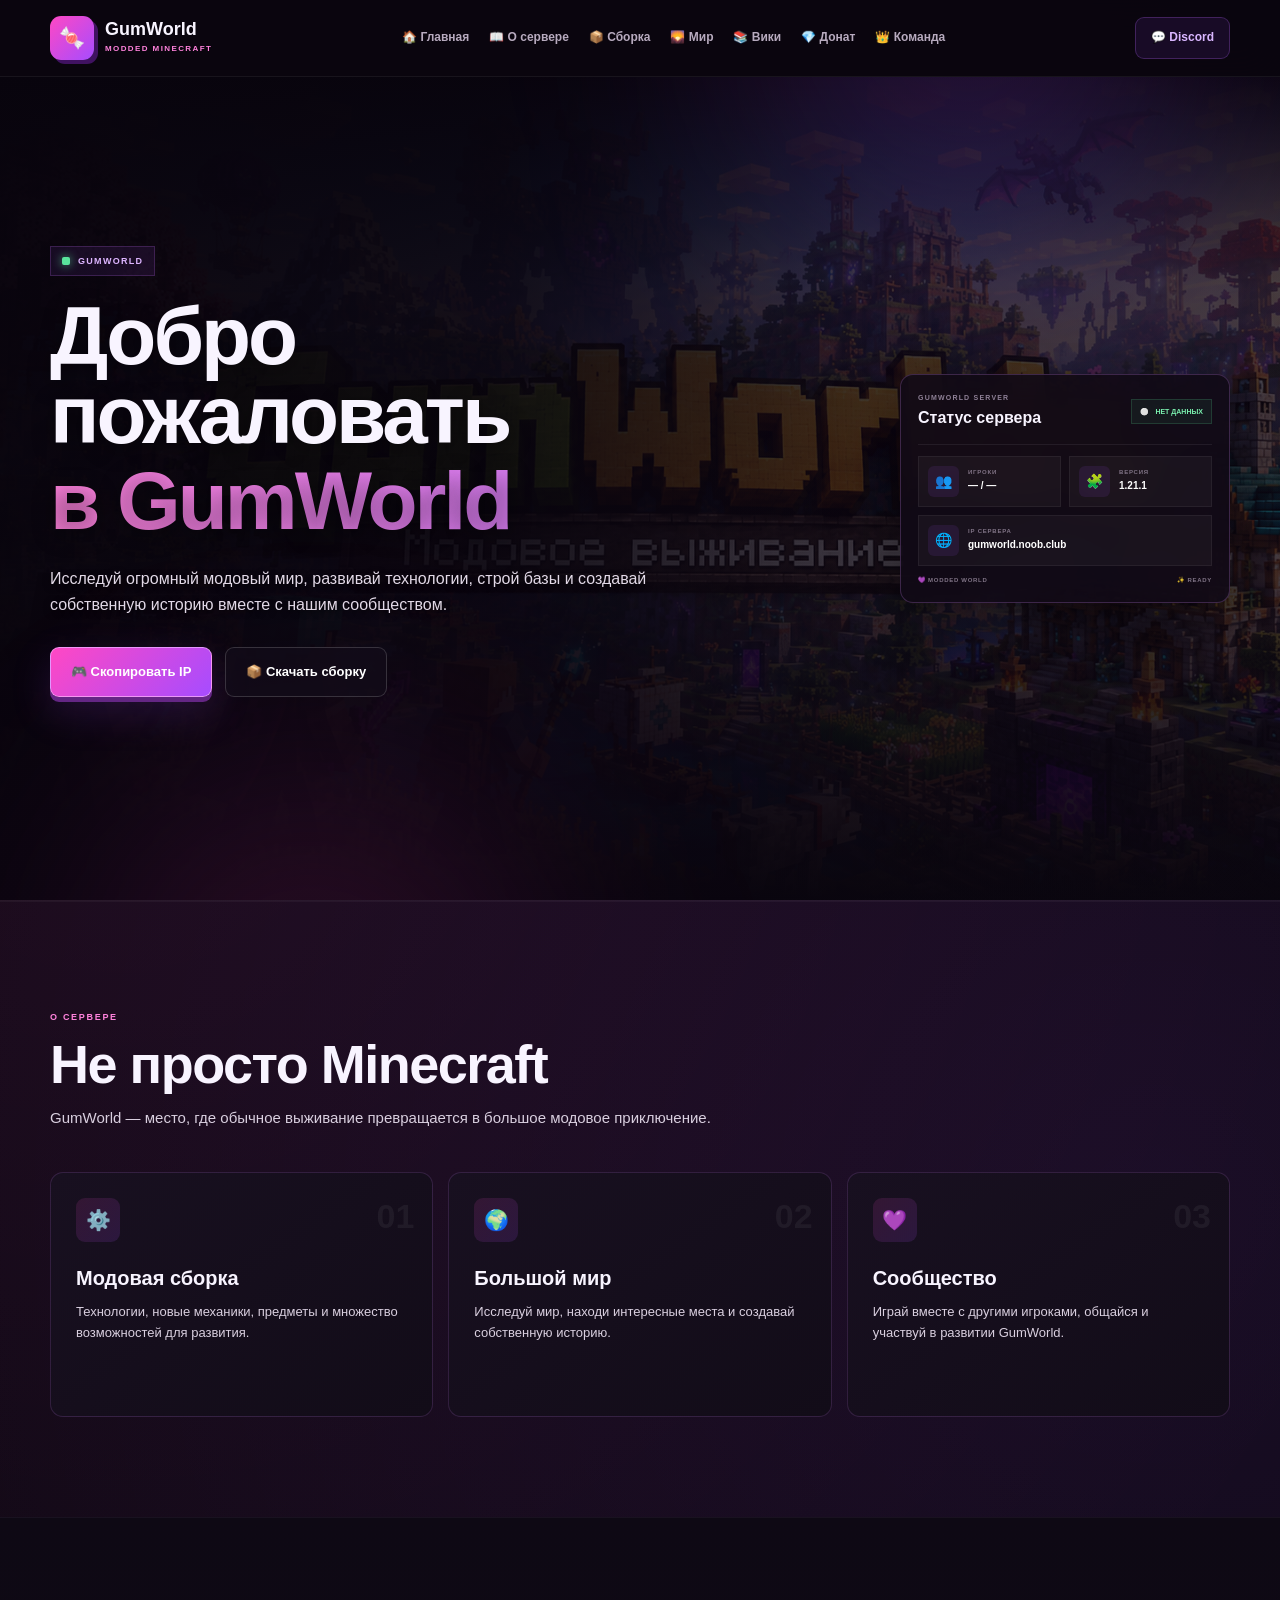
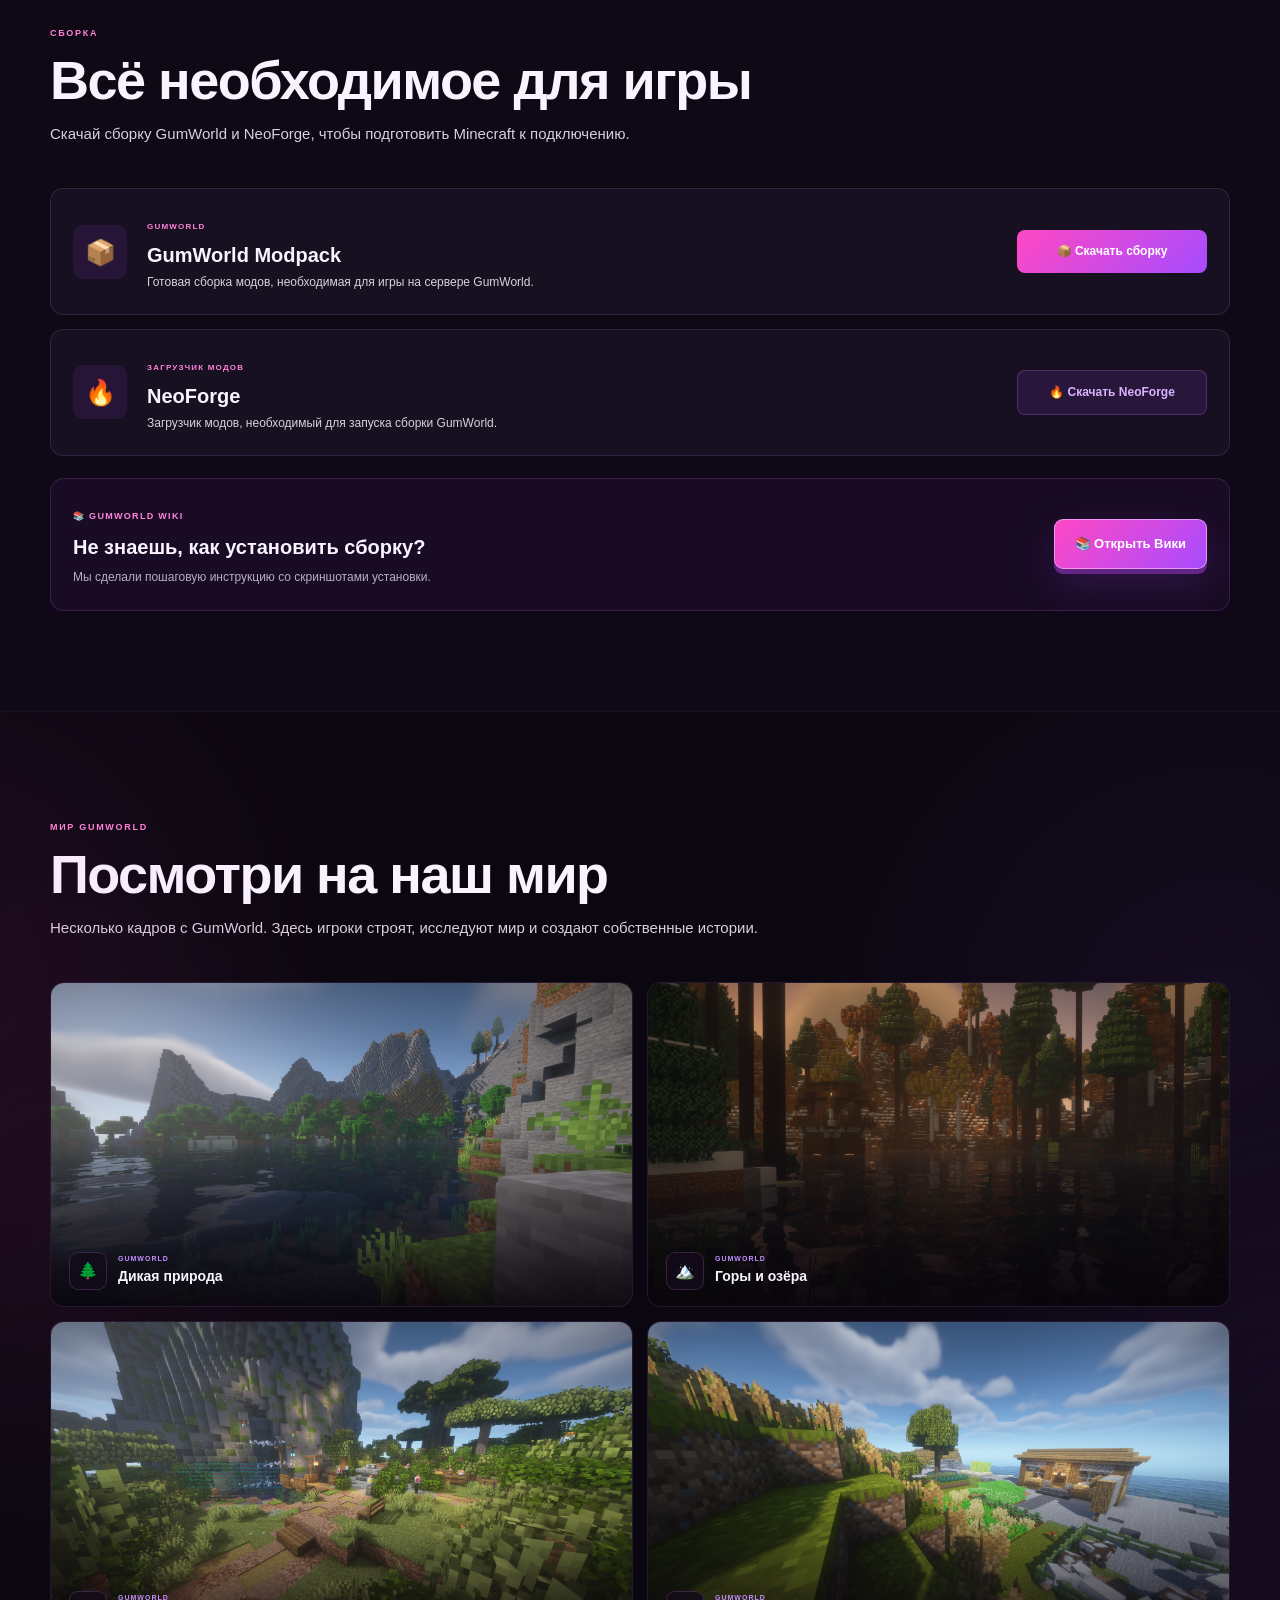
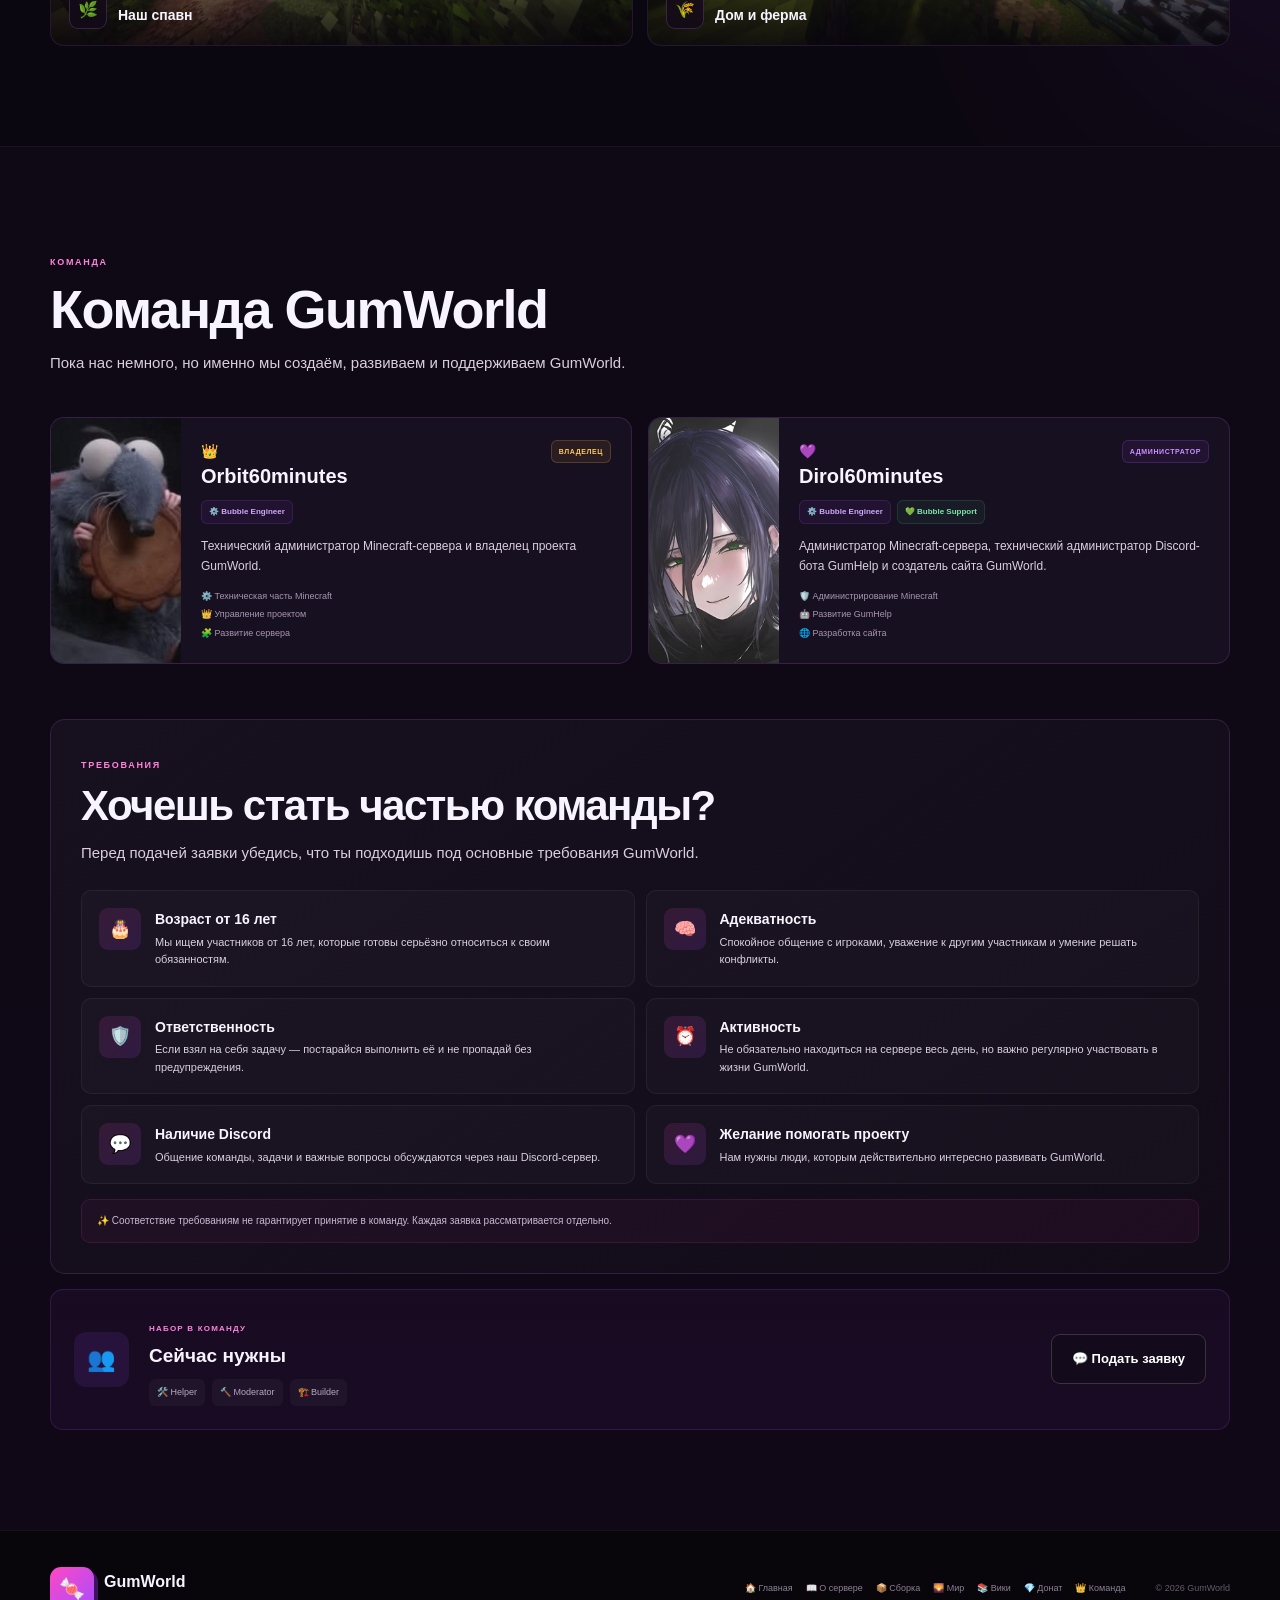
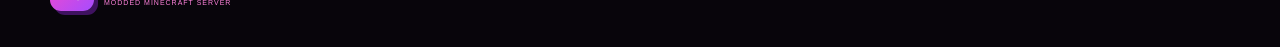
==== commit 5d49b7e3: "Add files via upload" ====
--- a/index.html
+++ b/index.html
@@ -16,7 +16,7 @@
 
     <title>GumWorld — Minecraft Server</title>
 
-    <link rel="stylesheet" href="style.css">
+    <link rel="stylesheet" href="style.css?v=5">
 </head>
 
 
@@ -39,7 +39,6 @@
                 🍬
             </span>
 
-
             <span class="logo-text">
 
                 <strong>
@@ -71,6 +70,11 @@
 
             <a href="#world">
                 🌄 Мир
+            </a>
+
+            <!-- WIKI -->
+            <a href="wiki.html">
+                📚 Вики
             </a>
 
             <a
@@ -102,6 +106,7 @@
 </header>
 
 
+
 <main>
 
 
@@ -189,6 +194,7 @@
         </div>
 
 
+
         <!-- SERVER WIDGET -->
 
         <aside class="server-widget">
@@ -233,7 +239,6 @@
                         👥
                     </span>
 
-
                     <div>
 
                         <small>
@@ -254,7 +259,6 @@
                     <span class="server-stat-icon">
                         🧩
                     </span>
-
 
                     <div>
 
@@ -283,7 +287,6 @@
                     🌐
                 </span>
 
-
                 <div>
 
                     <small>
@@ -316,6 +319,7 @@
     </div>
 
 </section>
+
 
 
 <!-- ==========================================
@@ -335,12 +339,10 @@
                 О СЕРВЕРЕ
             </span>
 
-
             <h2>
                 Не просто Minecraft
             </h2>
 
-
             <p>
 
                 GumWorld — место, где обычное
@@ -434,6 +436,7 @@
     </div>
 
 </section>
+
 
 
 <!-- ==========================================
@@ -453,11 +456,9 @@
                 СБОРКА
             </span>
 
-
             <h2>
                 Всё необходимое для игры
             </h2>
-
 
             <p>
 
@@ -554,9 +555,73 @@
 
         </div>
 
+
+        <!-- WIKI PROMO -->
+
+        <div
+            style="
+                margin-top: 22px;
+                padding: 22px;
+                border: 1px solid rgba(205,127,255,.17);
+                border-radius: 14px;
+                background: rgba(166,76,255,.06);
+                display: flex;
+                align-items: center;
+                justify-content: space-between;
+                gap: 20px;
+                flex-wrap: wrap;
+            "
+        >
+
+            <div>
+
+                <span
+                    style="
+                        color:#ff83da;
+                        font-size:9px;
+                        font-weight:900;
+                        letter-spacing:1.3px;
+                    "
+                >
+                    📚 GUMWORLD WIKI
+                </span>
+
+                <h3
+                    style="
+                        margin-top:5px;
+                        font-size:20px;
+                    "
+                >
+                    Не знаешь, как установить сборку?
+                </h3>
+
+                <p
+                    style="
+                        margin-top:5px;
+                        color:#b9adbf;
+                        font-size:12px;
+                    "
+                >
+                    Мы сделали пошаговую инструкцию
+                    со скриншотами установки.
+                </p>
+
+            </div>
+
+
+            <a
+                href="wiki.html"
+                class="button button-primary"
+            >
+                📚 Открыть Вики
+            </a>
+
+        </div>
+
     </div>
 
 </section>
+
 
 
 <!-- ==========================================
@@ -580,12 +645,10 @@
                 МИР GUMWORLD
             </span>
 
-
             <h2>
                 Посмотри на наш мир
             </h2>
 
-
             <p>
 
                 Несколько кадров с GumWorld.
@@ -596,11 +659,6 @@
 
         </div>
 
-
-        <!--
-            WORLD-1 УБРАН.
-            ОСТАЛИСЬ ТОЛЬКО 4 КАРТИНКИ.
-        -->
 
         <div class="world-gallery">
 
@@ -612,16 +670,13 @@
                     alt="Дикая природа GumWorld"
                 >
 
-
                 <div class="world-card-shade"></div>
-
 
                 <div class="world-card-info">
 
                     <span class="world-card-icon">
                         🌲
                     </span>
-
 
                     <div>
 
@@ -647,16 +702,13 @@
                     alt="Горы и озёра GumWorld"
                 >
 
-
                 <div class="world-card-shade"></div>
-
 
                 <div class="world-card-info">
 
                     <span class="world-card-icon">
                         🏔️
                     </span>
-
 
                     <div>
 
@@ -682,16 +734,13 @@
                     alt="Спавн GumWorld"
                 >
 
-
                 <div class="world-card-shade"></div>
-
 
                 <div class="world-card-info">
 
                     <span class="world-card-icon">
                         🌿
                     </span>
-
 
                     <div>
 
@@ -717,16 +766,13 @@
                     alt="Дом и ферма GumWorld"
                 >
 
-
                 <div class="world-card-shade"></div>
-
 
                 <div class="world-card-info">
 
                     <span class="world-card-icon">
                         🌾
                     </span>
-
 
                     <div>
 
@@ -749,6 +795,7 @@
     </div>
 
 </section>
+
 
 
 <!-- ==========================================
@@ -768,11 +815,9 @@
                 КОМАНДА
             </span>
 
-
             <h2>
                 Команда GumWorld
             </h2>
-
 
             <p>
 
@@ -865,6 +910,7 @@
             </article>
 
 
+
             <!-- DIROL -->
 
             <article class="member-card">
@@ -949,6 +995,7 @@
         </div>
 
 
+
         <!-- ==========================================
              REQUIREMENTS
         =========================================== -->
@@ -961,12 +1008,10 @@
                     ТРЕБОВАНИЯ
                 </span>
 
-
                 <h2>
                     Хочешь стать частью команды?
                 </h2>
 
-
                 <p>
 
                     Перед подачей заявки убедись,
@@ -987,7 +1032,6 @@
                         🎂
                     </span>
 
-
                     <div>
 
                         <h3>
@@ -1013,7 +1057,6 @@
                         🧠
                     </span>
 
-
                     <div>
 
                         <h3>
@@ -1039,7 +1082,6 @@
                         🛡️
                     </span>
 
-
                     <div>
 
                         <h3>
@@ -1064,7 +1106,6 @@
                     <span class="requirement-icon">
                         ⏰
                     </span>
-
 
                     <div>
 
@@ -1092,7 +1133,6 @@
                         💬
                     </span>
 
-
                     <div>
 
                         <h3>
@@ -1118,7 +1158,6 @@
                         💜
                     </span>
 
-
                     <div>
 
                         <h3>
@@ -1149,6 +1188,7 @@
             </div>
 
         </div>
+
 
 
         <!-- ==========================================
@@ -1207,7 +1247,9 @@
 
 </section>
 
+
 </main>
+
 
 
 <!-- ==========================================
@@ -1256,6 +1298,10 @@
 
             <a href="#world">
                 🌄 Мир
+            </a>
+
+            <a href="wiki.html">
+                📚 Вики
             </a>
 
             <a
@@ -1286,7 +1332,7 @@
 </footer>
 
 
-<script src="script.js"></script>
+<script src="script.js?v=5"></script>
 
 </body>
 
